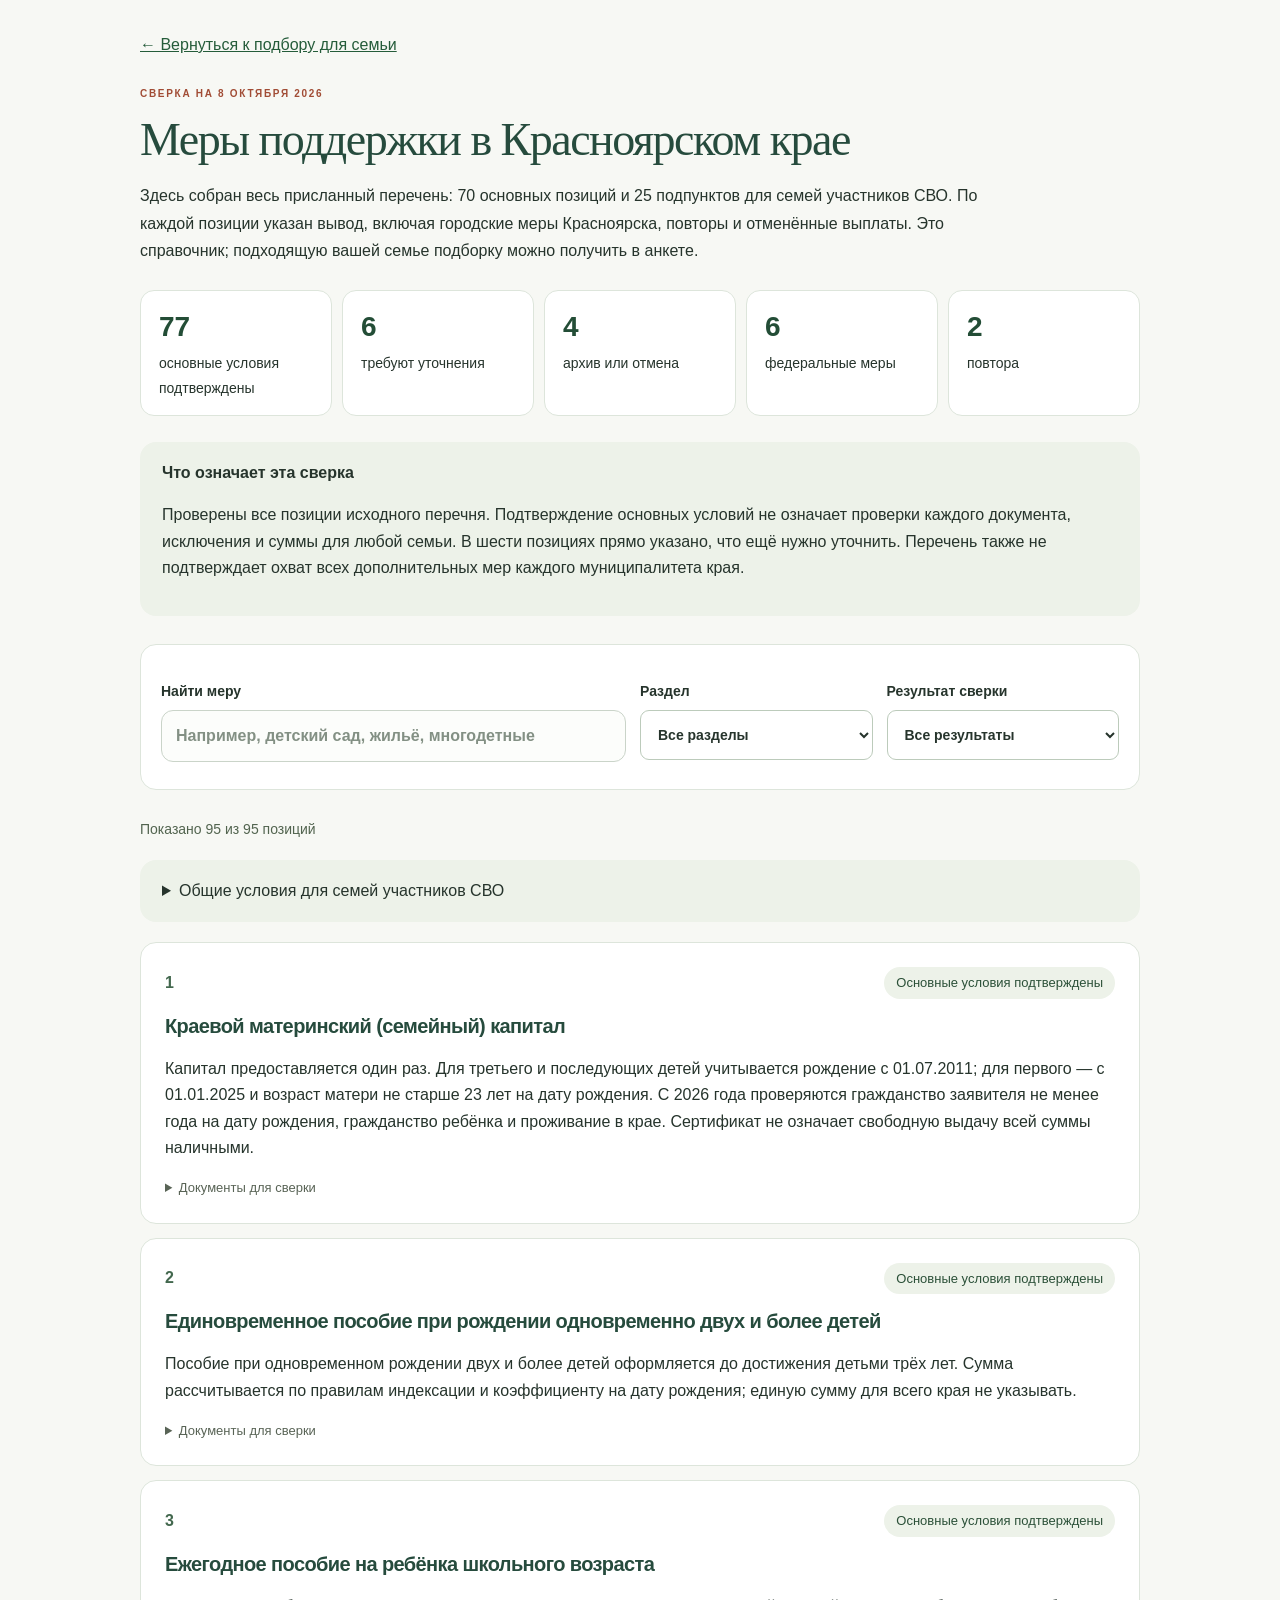
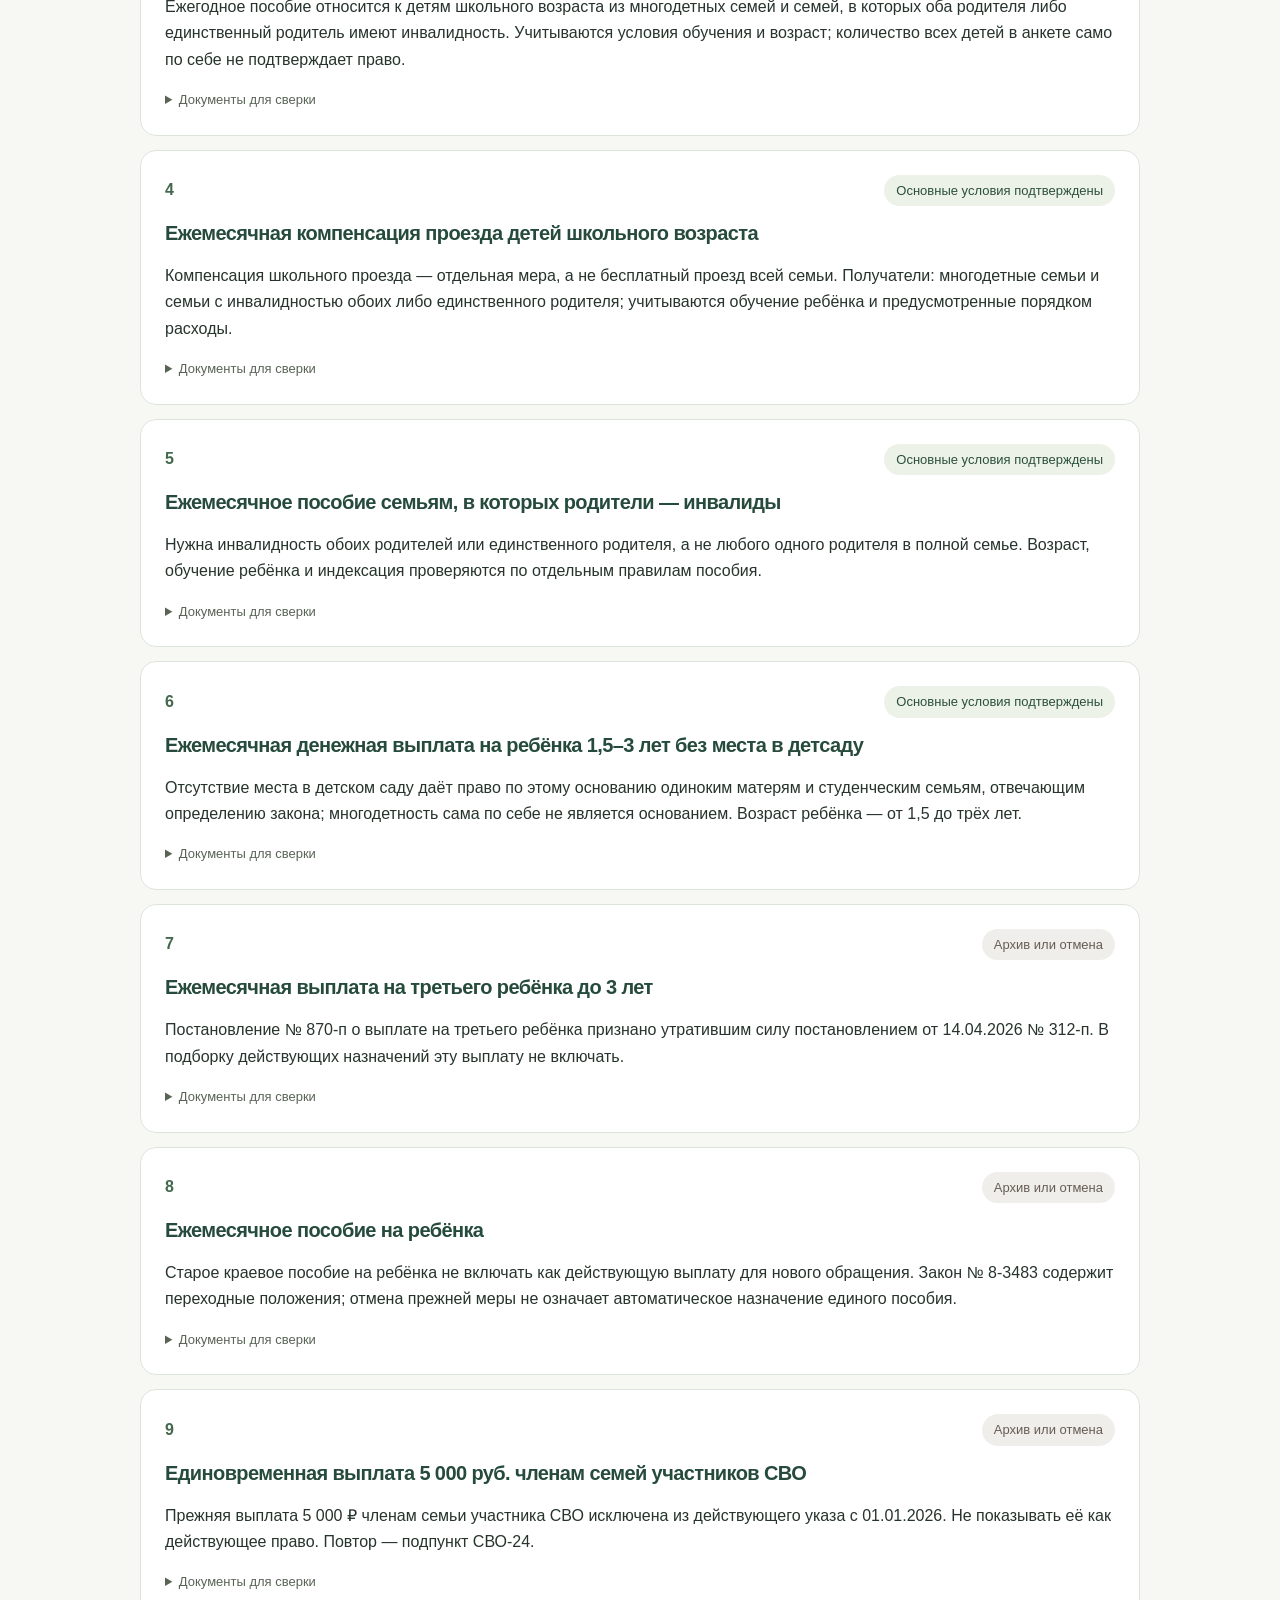
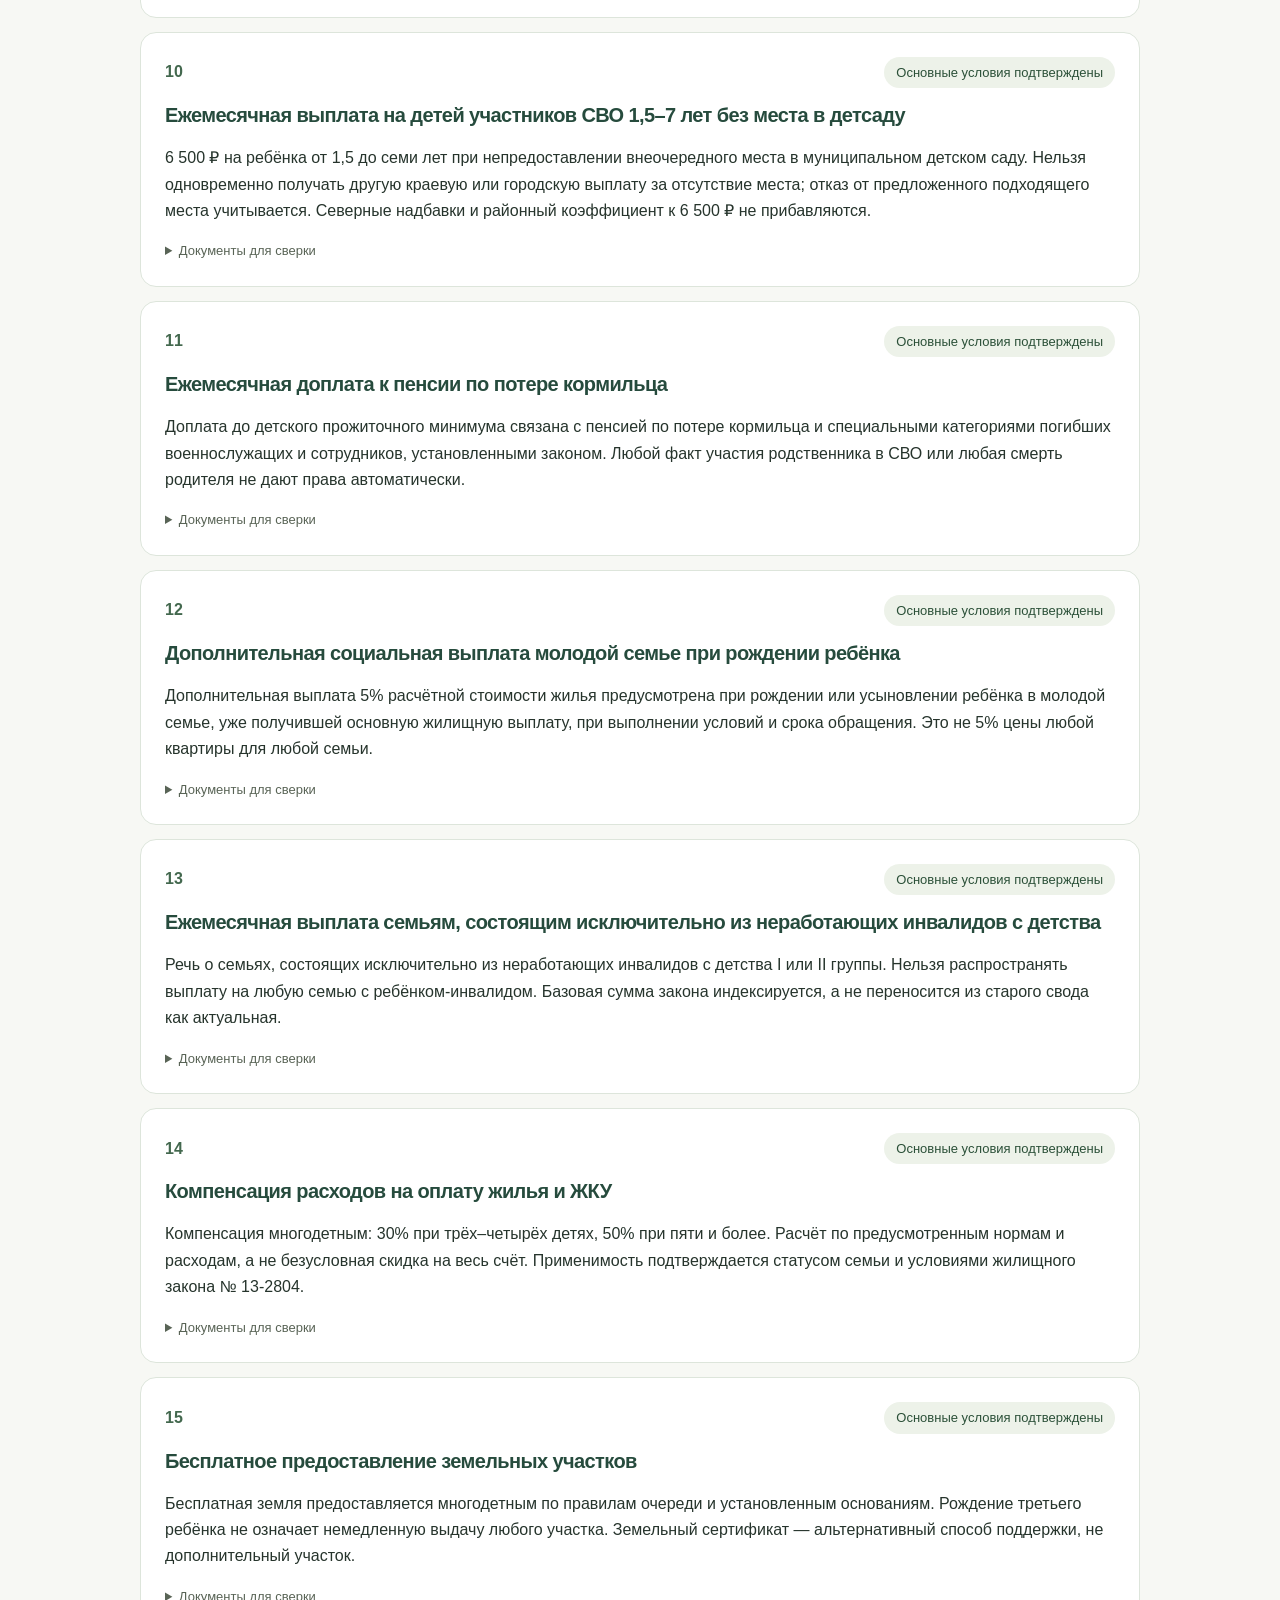
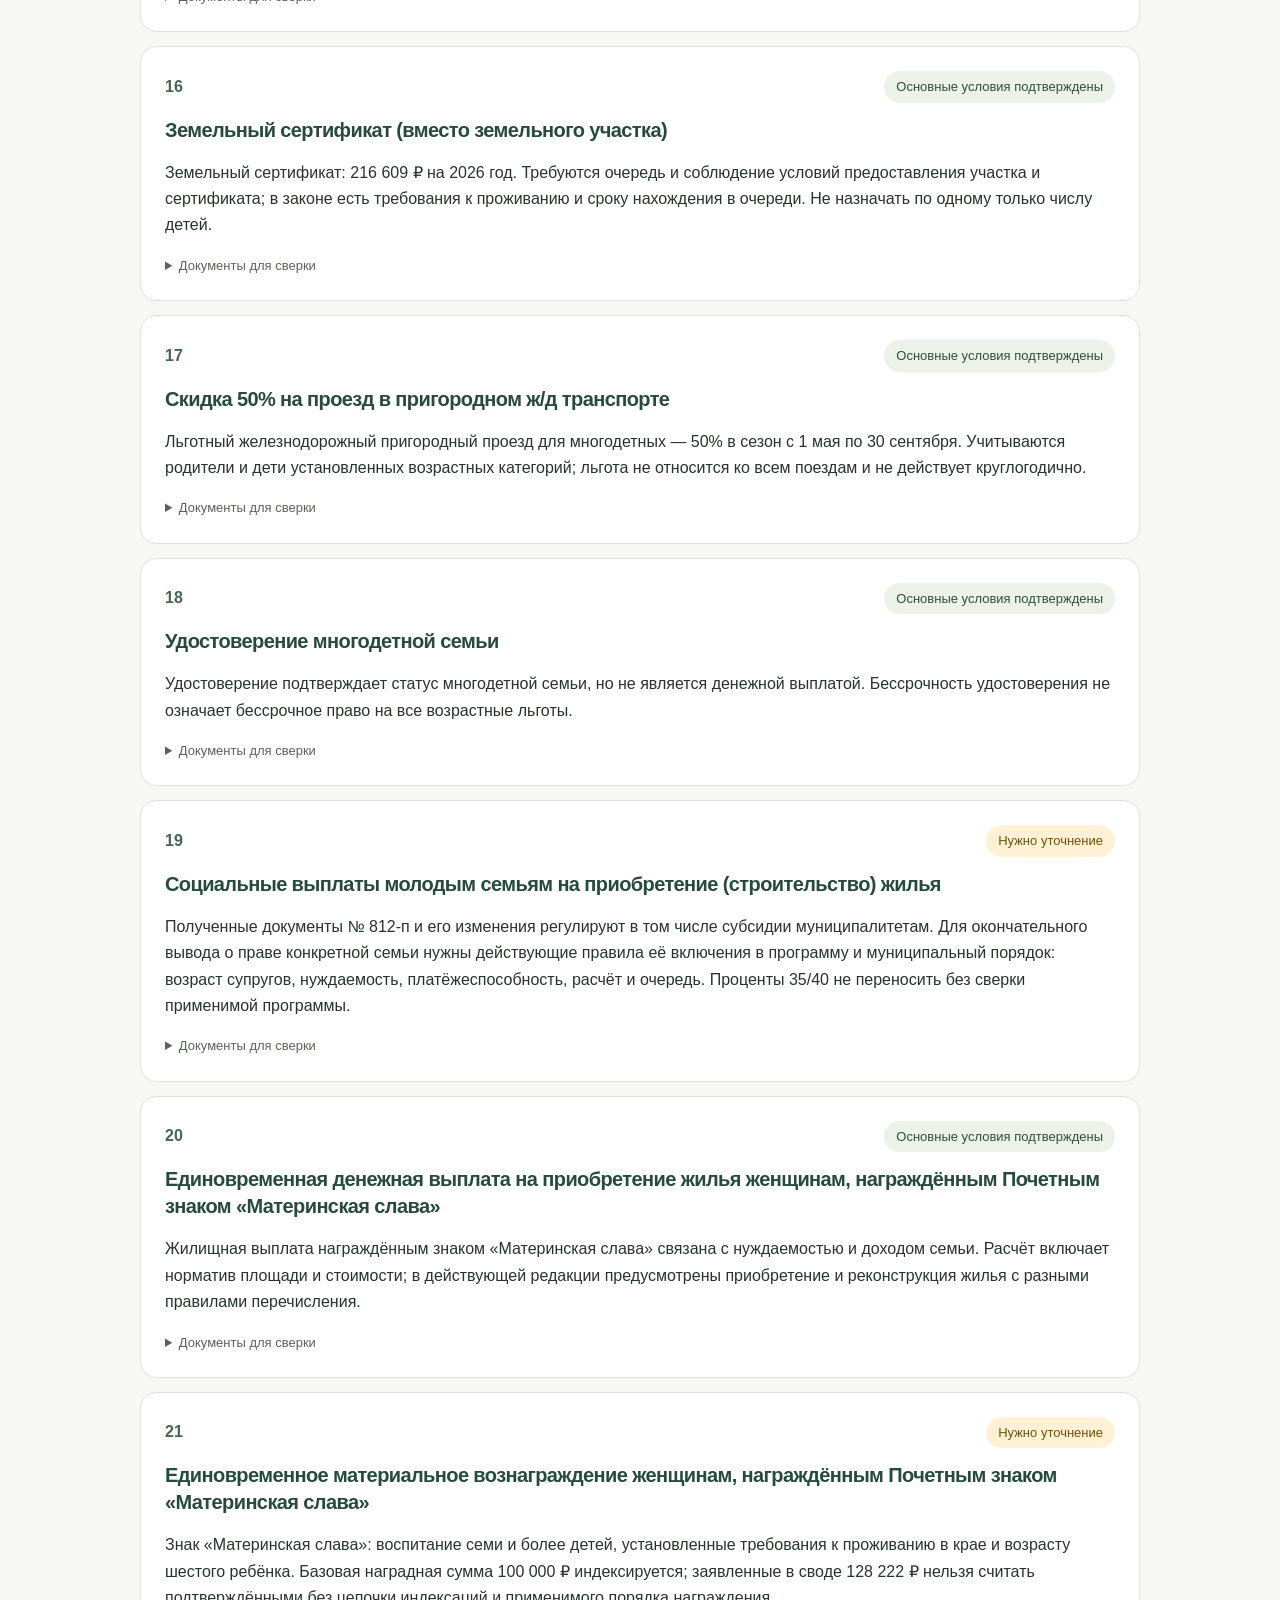
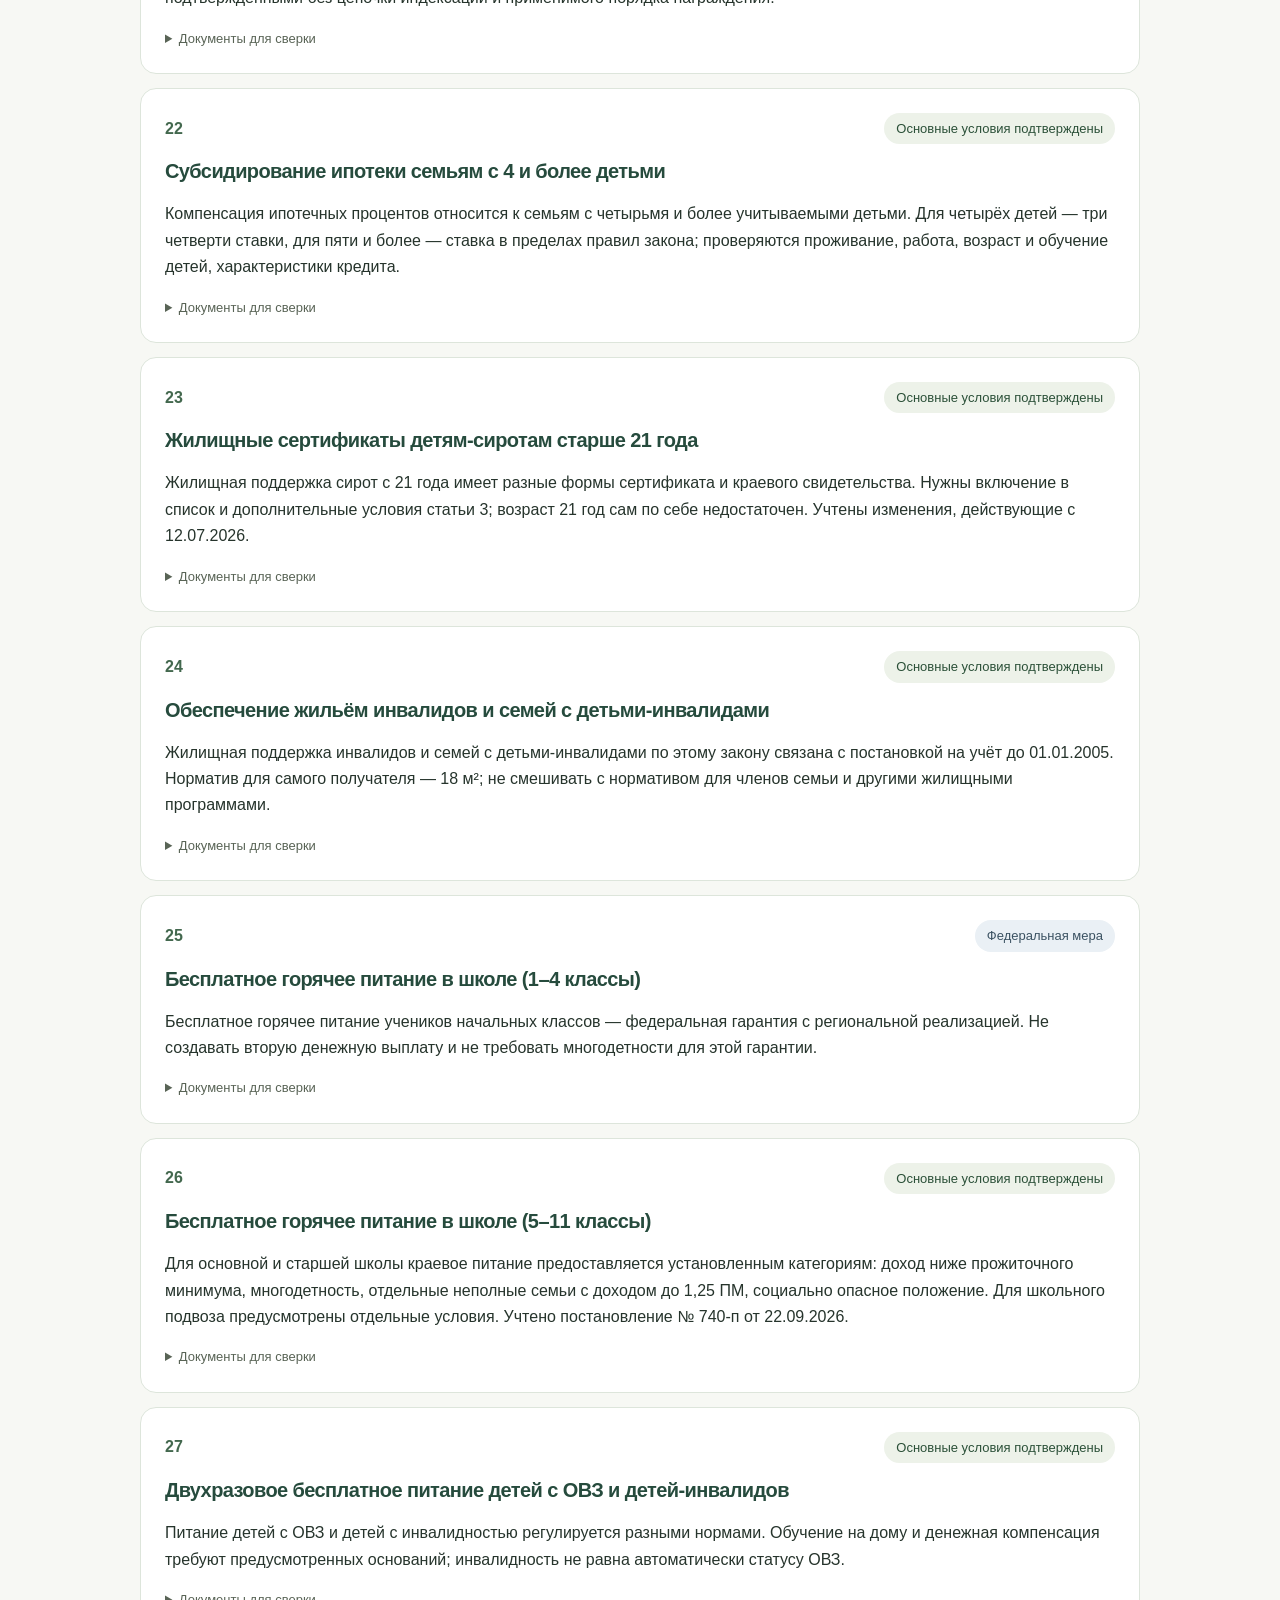
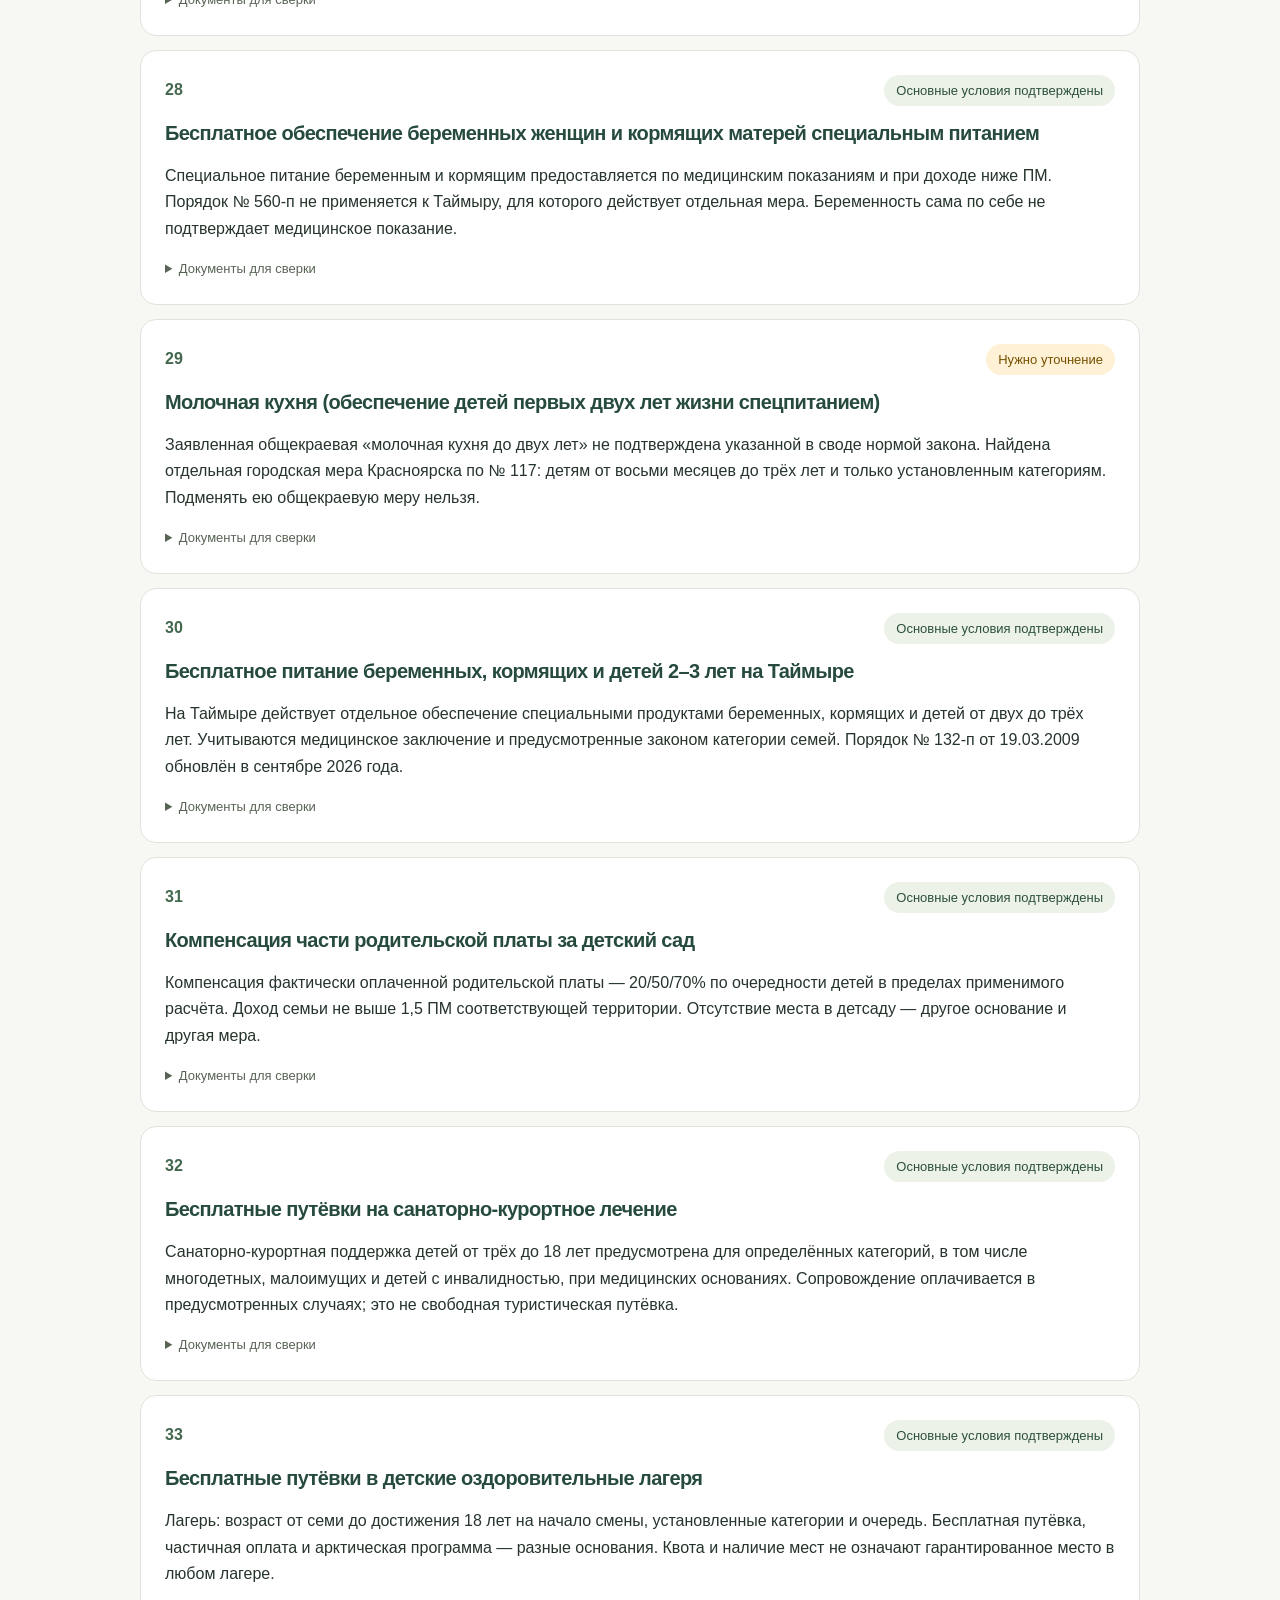
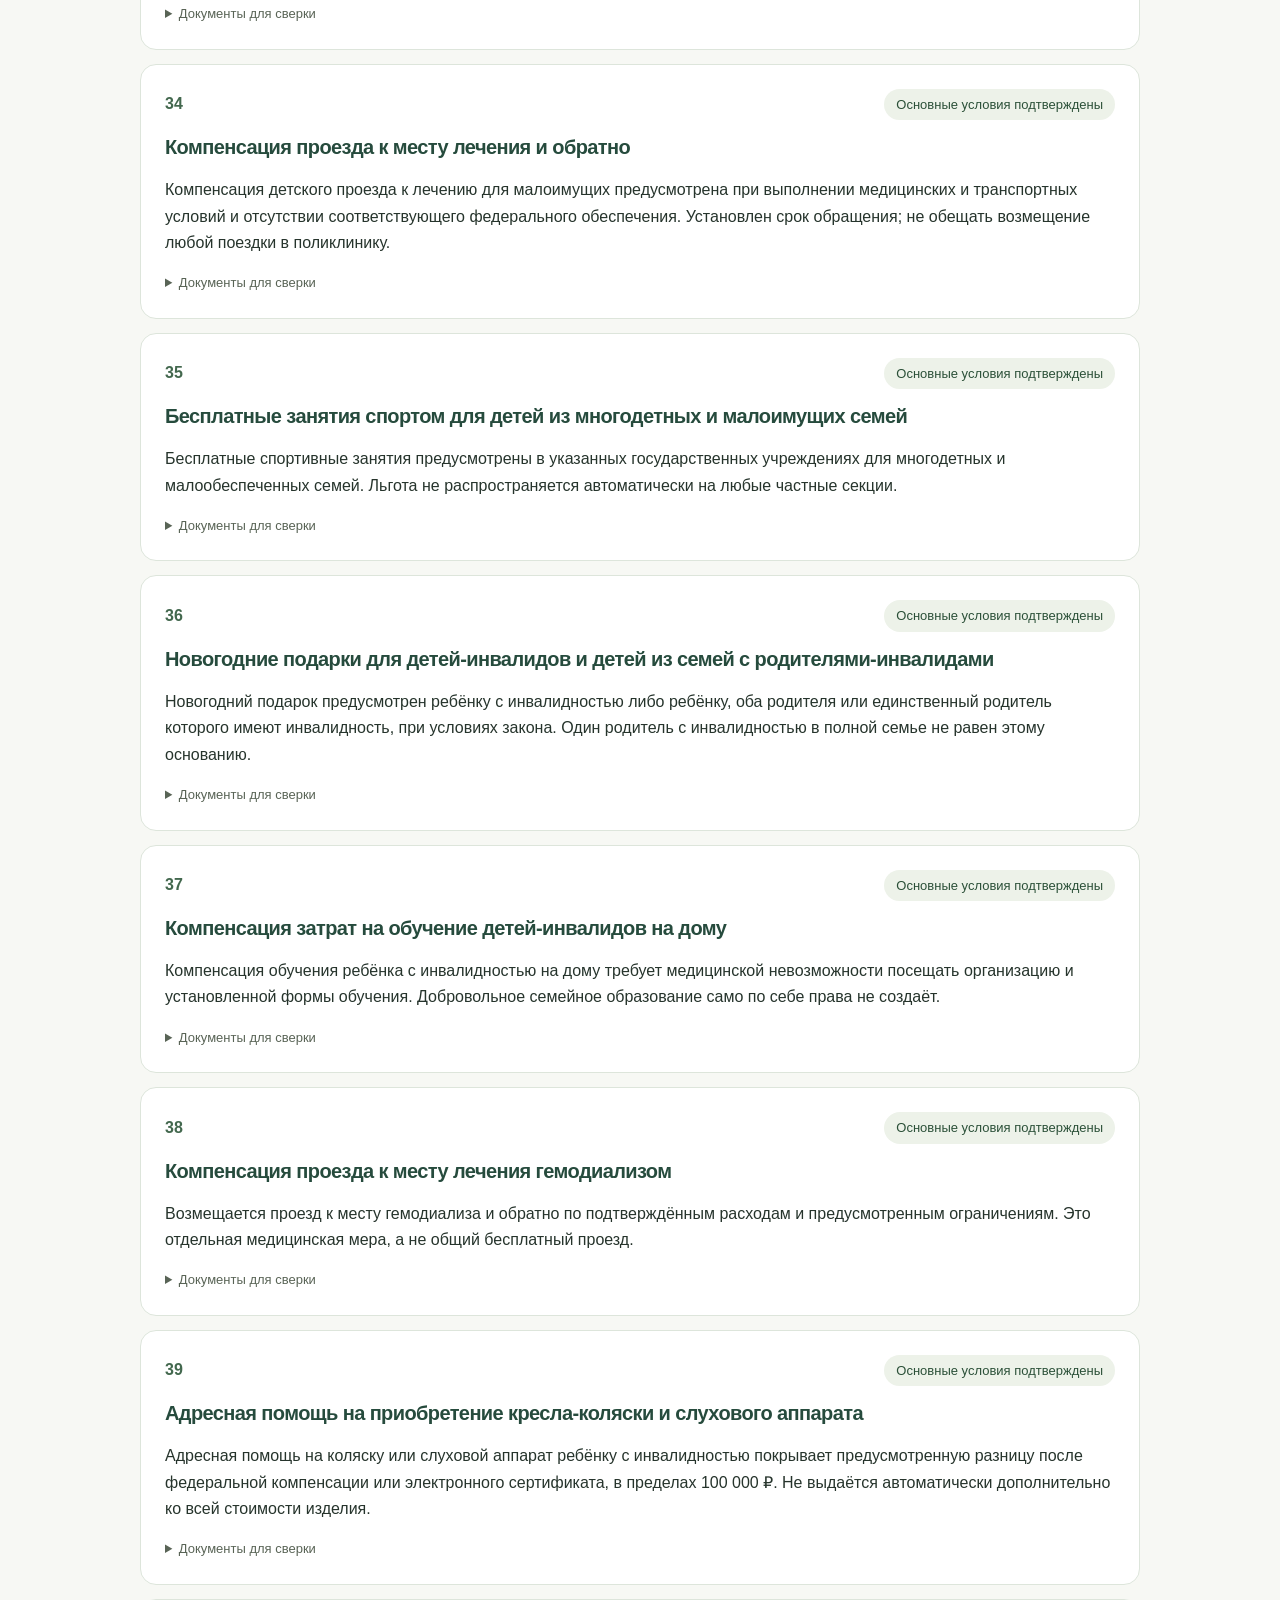
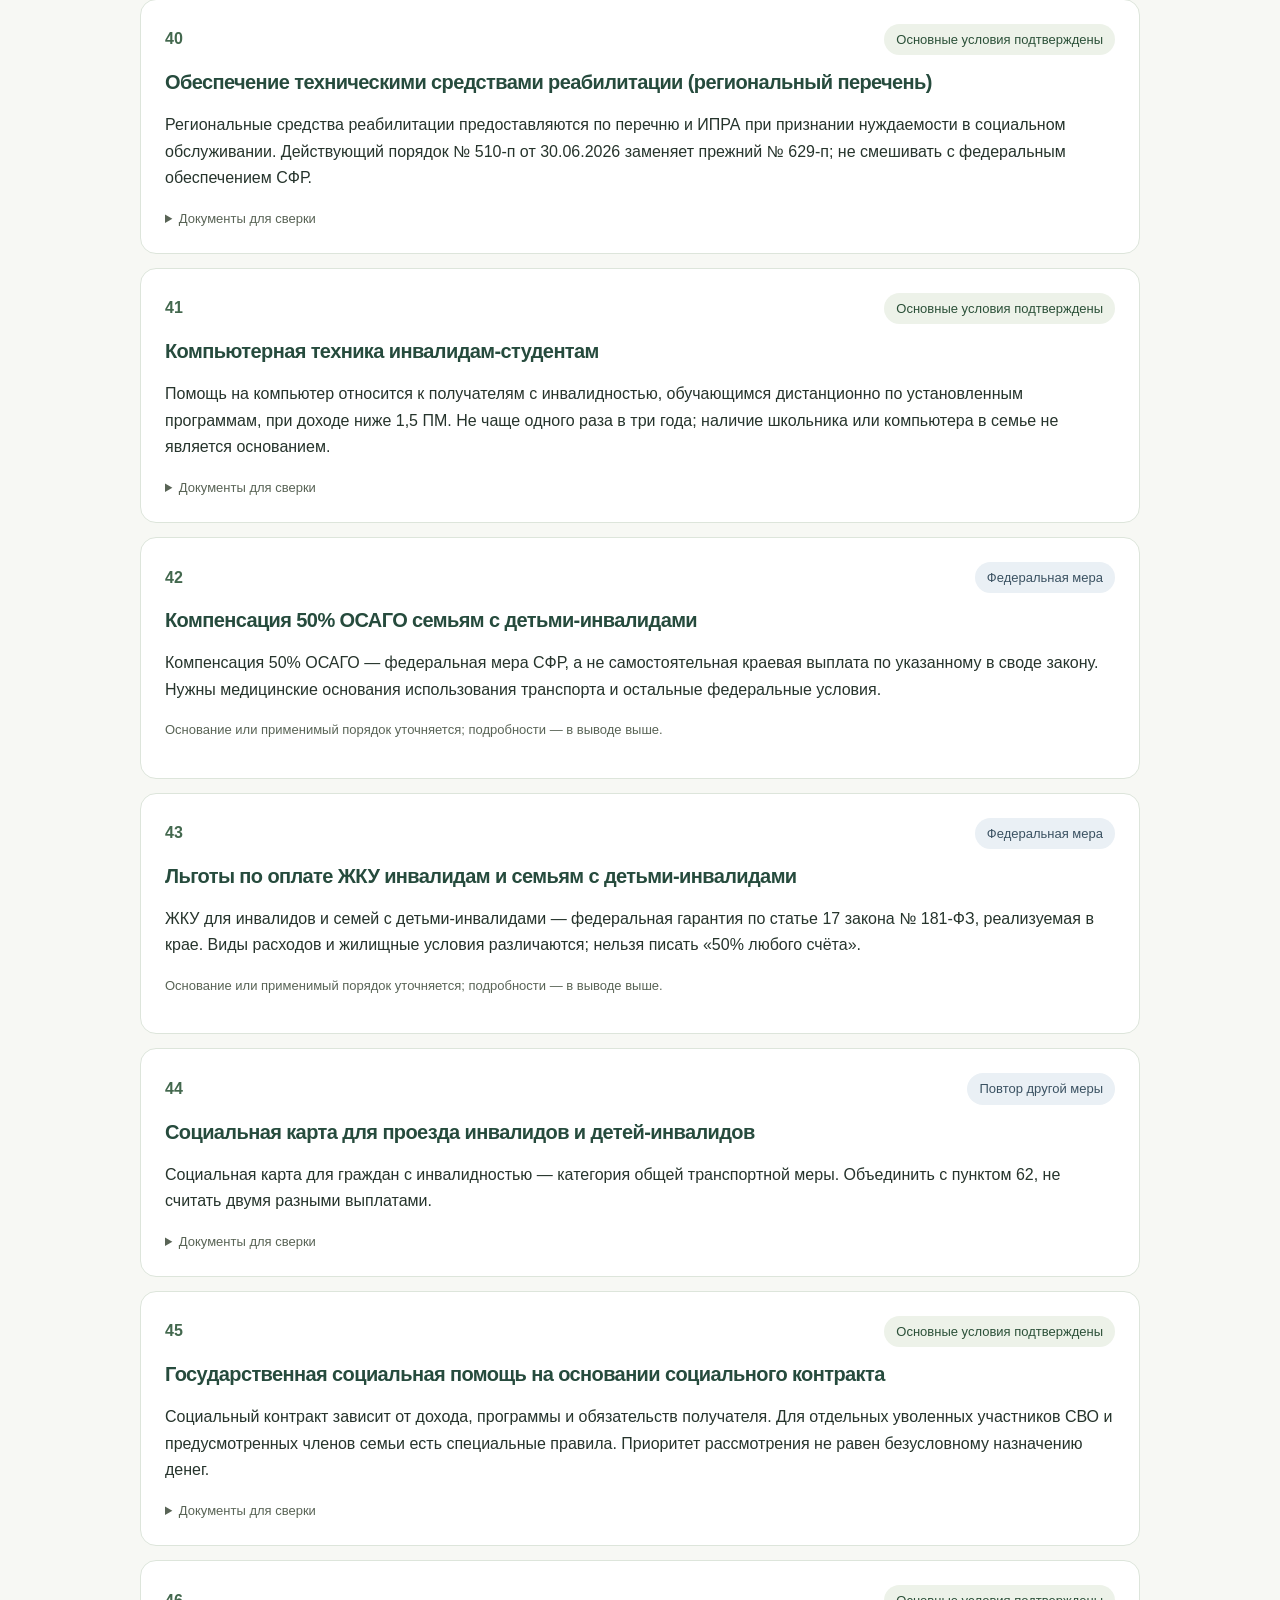
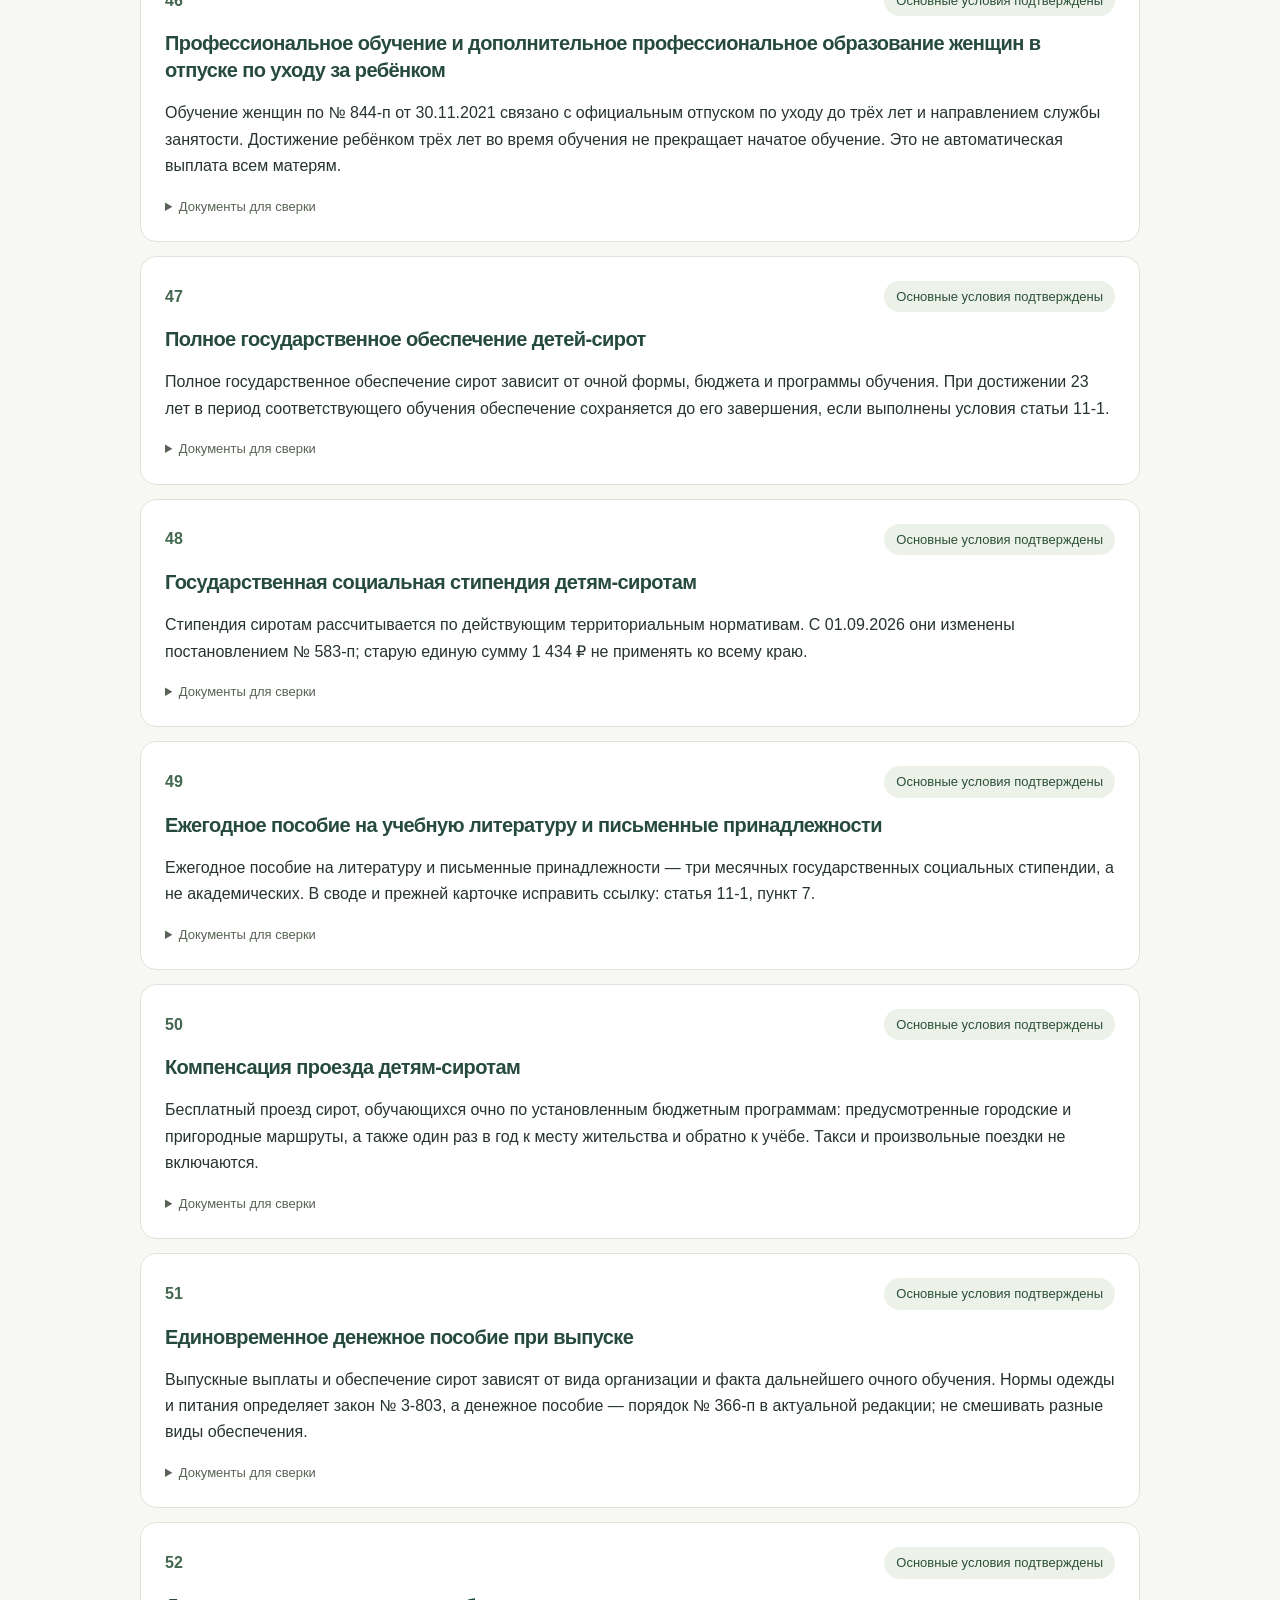
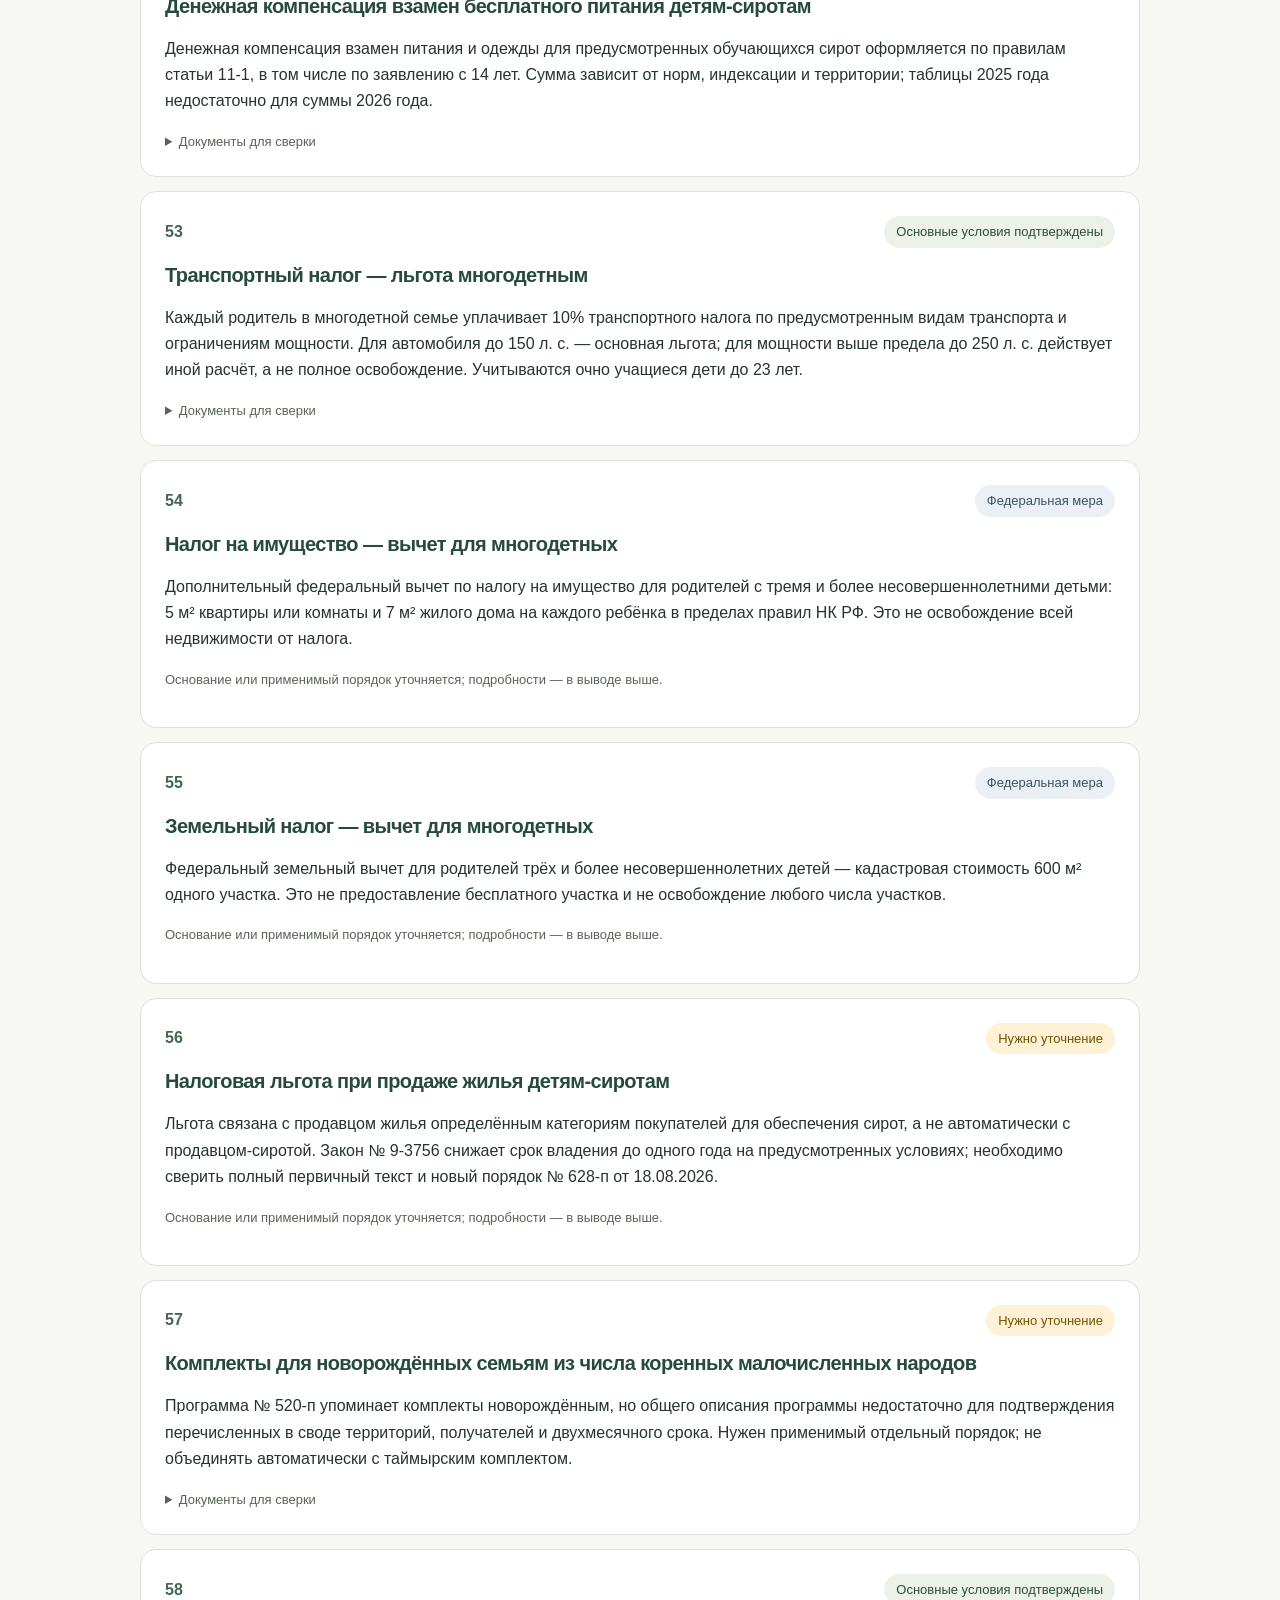
==== krasnoyarsk-audit.html @ ea5f0b70 "Audit all 95 Krasnoyarsk source entries and constrain municipal recommendations" ====
<!doctype html><html lang="ru"><head><meta charset="utf-8"><meta name="viewport" content="width=device-width,initial-scale=1"><title>Красноярский край — сверка перечня мер поддержки</title><link rel="stylesheet" href="./styles.css"><style>
.audit-shell{max-width:1040px;margin:0 auto;padding:32px 20px 64px}.audit-shell h1{font-size:clamp(28px,5vw,46px);line-height:1.15;max-width:800px}.audit-back{display:inline-block;margin-bottom:28px}.audit-intro{max-width:850px;line-height:1.7}.audit-stats{display:flex;gap:10px;flex-wrap:wrap;margin:26px 0}.audit-stats div{background:#fff;border:1px solid #dde5db;border-radius:14px;padding:14px 18px;flex:1;min-width:130px}.audit-stats strong{display:block;font-size:28px;color:#234d36}.audit-stats span{font-size:14px}.audit-note{padding:18px 22px;background:#edf2e9;border-radius:16px;margin:20px 0;line-height:1.65}.audit-controls{background:#fff;border:1px solid #dde5db;border-radius:16px;padding:20px;margin:28px 0;display:grid;grid-template-columns:2fr 1fr 1fr;gap:14px}.audit-controls label{font-size:14px;display:flex;flex-direction:column;gap:8px}.audit-controls input,.audit-controls select{width:100%;box-sizing:border-box;padding:13px;border:1px solid #bccbbb;border-radius:9px;background:#fff;font:inherit}.audit-item{background:#fff;border:1px solid #dde5db;border-radius:16px;padding:24px;margin:14px 0;line-height:1.65}.audit-item h2{font-size:20px;line-height:1.35;margin:14px 0}.item-top{display:flex;justify-content:space-between;align-items:center;gap:12px}.item-number{font-weight:700;color:#43684e}.status{font-size:13px;border-radius:20px;padding:5px 12px;background:#edf2e9;color:#2b5038}.status-Q{background:#fff1d5;color:#745200}.status-A{background:#f0eeea;color:#665d55}.status-F,.status-D{background:#eaf0f5;color:#3b5262}.audit-item details,.basis{font-size:13px;color:#596456;overflow-wrap:anywhere}.audit-item summary{cursor:pointer}.audit-item[hidden]{display:none}.audit-more{line-height:1.7}.audit-shell a{color:#255c3a}#auditCount{font-size:14px;color:#52644f}#auditEmpty{padding:20px;background:#fff;border-radius:12px}@media(max-width:650px){.audit-controls{grid-template-columns:1fr}.audit-shell{padding:24px 16px 48px}.audit-item{padding:18px}.item-top{align-items:flex-start}.status{max-width:220px;text-align:right}}
</style></head><body><main class="audit-shell"><a class="audit-back" href="./?region=Красноярский%20край">← Вернуться к подбору для семьи</a><p class="eyebrow">СВЕРКА НА 8 ОКТЯБРЯ 2026</p><h1>Меры поддержки в Красноярском крае</h1><p class="audit-intro">Здесь собран весь присланный перечень: 70 основных позиций и 25 подпунктов для семей участников СВО. По каждой позиции указан вывод, включая городские меры Красноярска, повторы и отменённые выплаты. Это справочник; подходящую вашей семье подборку можно получить в анкете.</p>
<div class="audit-stats"><div><strong>77</strong><span>основные условия подтверждены</span></div><div><strong>6</strong><span>требуют уточнения</span></div><div><strong>4</strong><span>архив или отмена</span></div><div><strong>6</strong><span>федеральные меры</span></div><div><strong>2</strong><span>повтора</span></div></div>
<div class="audit-note"><strong>Что означает эта сверка</strong><p>Проверены все позиции исходного перечня. Подтверждение основных условий не означает проверки каждого документа, исключения и суммы для любой семьи. В шести позициях прямо указано, что ещё нужно уточнить. Перечень также не подтверждает охват всех дополнительных мер каждого муниципалитета края.</p></div>
<div class="audit-controls"><label>Найти меру<input type="search" id="auditSearch" placeholder="Например, детский сад, жильё, многодетные"></label><label>Раздел<select id="auditGroup"><option value="">Все разделы</option><option value="main">Основной перечень</option><option value="svo">Семьи участников СВО</option></select></label><label>Результат сверки<select id="auditStatus"><option value="">Все результаты</option><option value="C">Основные условия подтверждены</option><option value="Q">Нужно уточнение</option><option value="A">Архив или отмена</option><option value="F">Федеральная мера</option><option value="D">Повтор</option></select></label></div><p id="auditCount" role="status" aria-live="polite">Показано 95 из 95 позиций</p>
<details class="audit-note"><summary>Общие условия для семей участников СВО</summary><p>Применять определения участников и членов семьи по пункту 7.3, проживание в крае по пункту 7.2 и отдельные сроки сохранения каждого права по пунктам 8 и 8.1 действующего Указа № 317-уг. Окончание участия не прекращает автоматически все меры одновременно.</p><p>В исходном своде использована собственная нумерация подпунктов. Она не всегда совпадает с нумерацией действующего указа.</p></details><section aria-label="Перечень мер"><article class="audit-item" data-status="C" data-group="main"><div class="item-top"><span class="item-number">1</span><span class="status status-C">Основные условия подтверждены</span></div><h2>Краевой материнский (семейный) капитал</h2><p>Капитал предоставляется один раз. Для третьего и последующих детей учитывается рождение с 01.07.2011; для первого — с 01.01.2025 и возраст матери не старше 23 лет на дату рождения. С 2026 года проверяются гражданство заявителя не менее года на дату рождения, гражданство ребёнка и проживание в крае. Сертификат не означает свободную выдачу всей суммы наличными.</p><details><summary>Документы для сверки</summary><ul><li>Закон Красноярского края от 9 июня 2011 г. N 12-5937 _О дополнительных мерах под ...</li><li>Постановление Правительства Красноярского края от 4 августа 2020 г. N 549-П _Об ...</li><li>2400202512230003.pdf</li></ul></details></article><article class="audit-item" data-status="C" data-group="main"><div class="item-top"><span class="item-number">2</span><span class="status status-C">Основные условия подтверждены</span></div><h2>Единовременное пособие при рождении одновременно двух и более детей</h2><p>Пособие при одновременном рождении двух и более детей оформляется до достижения детьми трёх лет. Сумма рассчитывается по правилам индексации и коэффициенту на дату рождения; единую сумму для всего края не указывать.</p><details><summary>Документы для сверки</summary><ul><li>Закон Красноярского края от 9 декабря 2010 г. N 11-5393 _О социальной поддержке ...</li><li>Постановление Правительства Красноярского края от 24 декабря 2019 г N 759 П Об у.pdf</li></ul></details></article><article class="audit-item" data-status="C" data-group="main"><div class="item-top"><span class="item-number">3</span><span class="status status-C">Основные условия подтверждены</span></div><h2>Ежегодное пособие на ребёнка школьного возраста</h2><p>Ежегодное пособие относится к детям школьного возраста из многодетных семей и семей, в которых оба родителя либо единственный родитель имеют инвалидность. Учитываются условия обучения и возраст; количество всех детей в анкете само по себе не подтверждает право.</p><details><summary>Документы для сверки</summary><ul><li>Закон Красноярского края от 9 декабря 2010 г. N 11-5393 _О социальной поддержке ...</li><li>Постановление Правительства Красноярского края от 24 декабря 2019 г N 759 П Об у.pdf</li><li>2400202512230003.pdf</li></ul></details></article><article class="audit-item" data-status="C" data-group="main"><div class="item-top"><span class="item-number">4</span><span class="status status-C">Основные условия подтверждены</span></div><h2>Ежемесячная компенсация проезда детей школьного возраста</h2><p>Компенсация школьного проезда — отдельная мера, а не бесплатный проезд всей семьи. Получатели: многодетные семьи и семьи с инвалидностью обоих либо единственного родителя; учитываются обучение ребёнка и предусмотренные порядком расходы.</p><details><summary>Документы для сверки</summary><ul><li>Закон Красноярского края от 9 декабря 2010 г. N 11-5393 _О социальной поддержке ...</li><li>Постановление Правительства Красноярского края от 24 декабря 2019 г N 759 П Об у.pdf</li></ul></details></article><article class="audit-item" data-status="C" data-group="main"><div class="item-top"><span class="item-number">5</span><span class="status status-C">Основные условия подтверждены</span></div><h2>Ежемесячное пособие семьям, в которых родители — инвалиды</h2><p>Нужна инвалидность обоих родителей или единственного родителя, а не любого одного родителя в полной семье. Возраст, обучение ребёнка и индексация проверяются по отдельным правилам пособия.</p><details><summary>Документы для сверки</summary><ul><li>Закон Красноярского края от 9 декабря 2010 г. N 11-5393 _О социальной поддержке ...</li><li>Постановление Правительства Красноярского края от 24 декабря 2019 г N 759 П Об у.pdf</li></ul></details></article><article class="audit-item" data-status="C" data-group="main"><div class="item-top"><span class="item-number">6</span><span class="status status-C">Основные условия подтверждены</span></div><h2>Ежемесячная денежная выплата на ребёнка 1,5–3 лет без места в детсаду</h2><p>Отсутствие места в детском саду даёт право по этому основанию одиноким матерям и студенческим семьям, отвечающим определению закона; многодетность сама по себе не является основанием. Возраст ребёнка — от 1,5 до трёх лет.</p><details><summary>Документы для сверки</summary><ul><li>Закон Красноярского края от 9 декабря 2010 г. N 11-5393 _О социальной поддержке ...</li></ul></details></article><article class="audit-item" data-status="A" data-group="main"><div class="item-top"><span class="item-number">7</span><span class="status status-A">Архив или отмена</span></div><h2>Ежемесячная выплата на третьего ребёнка до 3 лет</h2><p>Постановление № 870-п о выплате на третьего ребёнка признано утратившим силу постановлением от 14.04.2026 № 312-п. В подборку действующих назначений эту выплату не включать.</p><details><summary>Документы для сверки</summary><ul><li>Постановление Правительства Красноярского края от 14 апреля 2026 г. N 312-п _О п ...</li><li>Постановление Правительства Красноярского края от 7 ноября 2024 г. N 870-п _О до ...</li></ul></details></article><article class="audit-item" data-status="A" data-group="main"><div class="item-top"><span class="item-number">8</span><span class="status status-A">Архив или отмена</span></div><h2>Ежемесячное пособие на ребёнка</h2><p>Старое краевое пособие на ребёнка не включать как действующую выплату для нового обращения. Закон № 8-3483 содержит переходные положения; отмена прежней меры не означает автоматическое назначение единого пособия.</p><details><summary>Документы для сверки</summary><ul><li>Закон Красноярского края от 19 декабря 2024 г. N 8-3483 _О внесении изменения в ...</li></ul></details></article><article class="audit-item" data-status="A" data-group="main"><div class="item-top"><span class="item-number">9</span><span class="status status-A">Архив или отмена</span></div><h2>Единовременная выплата 5 000 руб. членам семей участников СВО</h2><p>Прежняя выплата 5 000 ₽ членам семьи участника СВО исключена из действующего указа с 01.01.2026. Не показывать её как действующее право. Повтор — подпункт СВО-24.</p><details><summary>Документы для сверки</summary><ul><li>Указ Губернатора Красноярского края от 25 октября 2022 г N 317 уг О социально эк.pdf</li></ul></details></article><article class="audit-item" data-status="C" data-group="main"><div class="item-top"><span class="item-number">10</span><span class="status status-C">Основные условия подтверждены</span></div><h2>Ежемесячная выплата на детей участников СВО 1,5–7 лет без места в детсаду</h2><p>6 500 ₽ на ребёнка от 1,5 до семи лет при непредоставлении внеочередного места в муниципальном детском саду. Нельзя одновременно получать другую краевую или городскую выплату за отсутствие места; отказ от предложенного подходящего места учитывается. Северные надбавки и районный коэффициент к 6 500 ₽ не прибавляются.</p><details><summary>Документы для сверки</summary><ul><li>2400202211160010.pdf</li><li>228630_632_p.pdf</li><li>Указ Губернатора Красноярского края от 25 октября 2022 г N 317 уг О социально эк.pdf</li></ul></details></article><article class="audit-item" data-status="C" data-group="main"><div class="item-top"><span class="item-number">11</span><span class="status status-C">Основные условия подтверждены</span></div><h2>Ежемесячная доплата к пенсии по потере кормильца</h2><p>Доплата до детского прожиточного минимума связана с пенсией по потере кормильца и специальными категориями погибших военнослужащих и сотрудников, установленными законом. Любой факт участия родственника в СВО или любая смерть родителя не дают права автоматически.</p><details><summary>Документы для сверки</summary><ul><li>Закон Красноярского края от 9 декабря 2010 г. N 11-5393 _О социальной поддержке ...</li><li>Постановление Правительства Красноярского края от 24 декабря 2019 г N 759 П Об у.pdf</li></ul></details></article><article class="audit-item" data-status="C" data-group="main"><div class="item-top"><span class="item-number">12</span><span class="status status-C">Основные условия подтверждены</span></div><h2>Дополнительная социальная выплата молодой семье при рождении ребёнка</h2><p>Дополнительная выплата 5% расчётной стоимости жилья предусмотрена при рождении или усыновлении ребёнка в молодой семье, уже получившей основную жилищную выплату, при выполнении условий и срока обращения. Это не 5% цены любой квартиры для любой семьи.</p><details><summary>Документы для сверки</summary><ul><li>198369_1068_p.pdf</li><li>229999_739_p.pdf</li></ul></details></article><article class="audit-item" data-status="C" data-group="main"><div class="item-top"><span class="item-number">13</span><span class="status status-C">Основные условия подтверждены</span></div><h2>Ежемесячная выплата семьям, состоящим исключительно из неработающих инвалидов с детства</h2><p>Речь о семьях, состоящих исключительно из неработающих инвалидов с детства I или II группы. Нельзя распространять выплату на любую семью с ребёнком-инвалидом. Базовая сумма закона индексируется, а не переносится из старого свода как актуальная.</p><details><summary>Документы для сверки</summary><ul><li>Закон Красноярского края от 10 декабря 2004 г N 12 2707 О социальной поддержке и.pdf</li><li>Постановление Правительства Красноярского края от 21 января 2020 г N 26 П Об утв.pdf</li></ul></details></article><article class="audit-item" data-status="C" data-group="main"><div class="item-top"><span class="item-number">14</span><span class="status status-C">Основные условия подтверждены</span></div><h2>Компенсация расходов на оплату жилья и ЖКУ</h2><p>Компенсация многодетным: 30% при трёх–четырёх детях, 50% при пяти и более. Расчёт по предусмотренным нормам и расходам, а не безусловная скидка на весь счёт. Применимость подтверждается статусом семьи и условиями жилищного закона № 13-2804.</p><details><summary>Документы для сверки</summary><ul><li>Документ Microsoft Word (2).docx</li></ul></details></article><article class="audit-item" data-status="C" data-group="main"><div class="item-top"><span class="item-number">15</span><span class="status status-C">Основные условия подтверждены</span></div><h2>Бесплатное предоставление земельных участков</h2><p>Бесплатная земля предоставляется многодетным по правилам очереди и установленным основаниям. Рождение третьего ребёнка не означает немедленную выдачу любого участка. Земельный сертификат — альтернативный способ поддержки, не дополнительный участок.</p><details><summary>Документы для сверки</summary><ul><li>Закон Красноярского края от 4 декабря 2008 г. N 7-2542 _О регулировании земельны ...</li></ul></details></article><article class="audit-item" data-status="C" data-group="main"><div class="item-top"><span class="item-number">16</span><span class="status status-C">Основные условия подтверждены</span></div><h2>Земельный сертификат (вместо земельного участка)</h2><p>Земельный сертификат: 216 609 ₽ на 2026 год. Требуются очередь и соблюдение условий предоставления участка и сертификата; в законе есть требования к проживанию и сроку нахождения в очереди. Не назначать по одному только числу детей.</p><details><summary>Документы для сверки</summary><ul><li>Закон Красноярского края от 4 декабря 2008 г. N 7-2542 _О регулировании земельны ...</li><li>Закон Красноярского края от 9 июля 2026 г. N 11-5409 _О внесении изменений в ста ...</li><li>2400202512230003.pdf</li></ul></details></article><article class="audit-item" data-status="C" data-group="main"><div class="item-top"><span class="item-number">17</span><span class="status status-C">Основные условия подтверждены</span></div><h2>Скидка 50% на проезд в пригородном ж/д транспорте</h2><p>Льготный железнодорожный пригородный проезд для многодетных — 50% в сезон с 1 мая по 30 сентября. Учитываются родители и дети установленных возрастных категорий; льгота не относится ко всем поездам и не действует круглогодично.</p><details><summary>Документы для сверки</summary><ul><li>Закон Красноярского края от 9 декабря 2010 г. N 11-5393 _О социальной поддержке ...</li></ul></details></article><article class="audit-item" data-status="C" data-group="main"><div class="item-top"><span class="item-number">18</span><span class="status status-C">Основные условия подтверждены</span></div><h2>Удостоверение многодетной семьи</h2><p>Удостоверение подтверждает статус многодетной семьи, но не является денежной выплатой. Бессрочность удостоверения не означает бессрочное право на все возрастные льготы.</p><details><summary>Документы для сверки</summary><ul><li>Указ Губернатора Красноярского края от 31 октября 2024 г N 322 уг Об утверждении.pdf</li><li>Указ Губернатора Красноярского края от 26 декабря 2025 г N 378 уг О внесении изм.pdf</li></ul></details></article><article class="audit-item" data-status="Q" data-group="main"><div class="item-top"><span class="item-number">19</span><span class="status status-Q">Нужно уточнение</span></div><h2>Социальные выплаты молодым семьям на приобретение (строительство) жилья</h2><p>Полученные документы № 812-п и его изменения регулируют в том числе субсидии муниципалитетам. Для окончательного вывода о праве конкретной семьи нужны действующие правила её включения в программу и муниципальный порядок: возраст супругов, нуждаемость, платёжеспособность, расчёт и очередь. Проценты 35/40 не переносить без сверки применимой программы.</p><details><summary>Документы для сверки</summary><ul><li>107457_812_p.pdf</li><li>208174_601_p.pdf</li><li>221043_187_p.pdf</li></ul></details></article><article class="audit-item" data-status="C" data-group="main"><div class="item-top"><span class="item-number">20</span><span class="status status-C">Основные условия подтверждены</span></div><h2>Единовременная денежная выплата на приобретение жилья женщинам, награждённым Почетным знаком «Материнская слава»</h2><p>Жилищная выплата награждённым знаком «Материнская слава» связана с нуждаемостью и доходом семьи. Расчёт включает норматив площади и стоимости; в действующей редакции предусмотрены приобретение и реконструкция жилья с разными правилами перечисления.</p><details><summary>Документы для сверки</summary><ul><li>Закон Красноярского края от 21 декабря 2010 г N 11 5514 О мерах социальной подде.pdf</li><li>Постановление Правительства Красноярского края от 2 сентября 2026 г N 659 п Об у.pdf</li></ul></details></article><article class="audit-item" data-status="Q" data-group="main"><div class="item-top"><span class="item-number">21</span><span class="status status-Q">Нужно уточнение</span></div><h2>Единовременное материальное вознаграждение женщинам, награждённым Почетным знаком «Материнская слава»</h2><p>Знак «Материнская слава»: воспитание семи и более детей, установленные требования к проживанию в крае и возрасту шестого ребёнка. Базовая наградная сумма 100 000 ₽ индексируется; заявленные в своде 128 222 ₽ нельзя считать подтверждёнными без цепочки индексаций и применимого порядка награждения.</p><details><summary>Документы для сверки</summary><ul><li>Закон Красноярского края от 9 декабря 2010 г N 11 5435 О системе наград Краснояр.pdf</li><li>2400202512230003.pdf</li></ul></details></article><article class="audit-item" data-status="C" data-group="main"><div class="item-top"><span class="item-number">22</span><span class="status status-C">Основные условия подтверждены</span></div><h2>Субсидирование ипотеки семьям с 4 и более детьми</h2><p>Компенсация ипотечных процентов относится к семьям с четырьмя и более учитываемыми детьми. Для четырёх детей — три четверти ставки, для пяти и более — ставка в пределах правил закона; проверяются проживание, работа, возраст и обучение детей, характеристики кредита.</p><details><summary>Документы для сверки</summary><ul><li>Закон Красноярского края от 2 октября 2008 г N 7 2176 О предоставлении социальны.pdf</li><li>Постановление Правительства Красноярского края от 8 июня 2009 г N 293 П Об утвер.pdf</li></ul></details></article><article class="audit-item" data-status="C" data-group="main"><div class="item-top"><span class="item-number">23</span><span class="status status-C">Основные условия подтверждены</span></div><h2>Жилищные сертификаты детям-сиротам старше 21 года</h2><p>Жилищная поддержка сирот с 21 года имеет разные формы сертификата и краевого свидетельства. Нужны включение в список и дополнительные условия статьи 3; возраст 21 год сам по себе недостаточен. Учтены изменения, действующие с 12.07.2026.</p><details><summary>Документы для сверки</summary><ul><li>Закон Красноярского края от 8 июля 2021 г N 11 5328 О мерах социальной поддержки.pdf</li></ul></details></article><article class="audit-item" data-status="C" data-group="main"><div class="item-top"><span class="item-number">24</span><span class="status status-C">Основные условия подтверждены</span></div><h2>Обеспечение жильём инвалидов и семей с детьми-инвалидами</h2><p>Жилищная поддержка инвалидов и семей с детьми-инвалидами по этому закону связана с постановкой на учёт до 01.01.2005. Норматив для самого получателя — 18 м²; не смешивать с нормативом для членов семьи и другими жилищными программами.</p><details><summary>Документы для сверки</summary><ul><li>Закон Красноярского края от 25 марта 2010 г N 10 4487 О порядке обеспечения жиль.pdf</li></ul></details></article><article class="audit-item" data-status="F" data-group="main"><div class="item-top"><span class="item-number">25</span><span class="status status-F">Федеральная мера</span></div><h2>Бесплатное горячее питание в школе (1–4 классы)</h2><p>Бесплатное горячее питание учеников начальных классов — федеральная гарантия с региональной реализацией. Не создавать вторую денежную выплату и не требовать многодетности для этой гарантии.</p><details><summary>Документы для сверки</summary><ul><li>Закон Красноярского края от 2 ноября 2000 г N 12 961 О защите прав ребенка с изм.pdf</li></ul></details></article><article class="audit-item" data-status="C" data-group="main"><div class="item-top"><span class="item-number">26</span><span class="status status-C">Основные условия подтверждены</span></div><h2>Бесплатное горячее питание в школе (5–11 классы)</h2><p>Для основной и старшей школы краевое питание предоставляется установленным категориям: доход ниже прожиточного минимума, многодетность, отдельные неполные семьи с доходом до 1,25 ПМ, социально опасное положение. Для школьного подвоза предусмотрены отдельные условия. Учтено постановление № 740-п от 22.09.2026.</p><details><summary>Документы для сверки</summary><ul><li>Закон Красноярского края от 2 ноября 2000 г N 12 961 О защите прав ребенка с изм.pdf</li><li>Постановление Правительства Красноярского края от 2 сентября 2025 г. N 724-п _Об ...</li><li>Постановление Правительства Красноярского края от 22 сентября 2026 г. N 740-п _О ...</li></ul></details></article><article class="audit-item" data-status="C" data-group="main"><div class="item-top"><span class="item-number">27</span><span class="status status-C">Основные условия подтверждены</span></div><h2>Двухразовое бесплатное питание детей с ОВЗ и детей-инвалидов</h2><p>Питание детей с ОВЗ и детей с инвалидностью регулируется разными нормами. Обучение на дому и денежная компенсация требуют предусмотренных оснований; инвалидность не равна автоматически статусу ОВЗ.</p><details><summary>Документы для сверки</summary><ul><li>Закон Красноярского края от 2 ноября 2000 г N 12 961 О защите прав ребенка с изм.pdf</li></ul></details></article><article class="audit-item" data-status="C" data-group="main"><div class="item-top"><span class="item-number">28</span><span class="status status-C">Основные условия подтверждены</span></div><h2>Бесплатное обеспечение беременных женщин и кормящих матерей специальным питанием</h2><p>Специальное питание беременным и кормящим предоставляется по медицинским показаниям и при доходе ниже ПМ. Порядок № 560-п не применяется к Таймыру, для которого действует отдельная мера. Беременность сама по себе не подтверждает медицинское показание.</p><details><summary>Документы для сверки</summary><ul><li>Постановление Правительства Красноярского края от 11 августа 2020 г N 560 П Об у.pdf</li></ul></details></article><article class="audit-item" data-status="Q" data-group="main"><div class="item-top"><span class="item-number">29</span><span class="status status-Q">Нужно уточнение</span></div><h2>Молочная кухня (обеспечение детей первых двух лет жизни спецпитанием)</h2><p>Заявленная общекраевая «молочная кухня до двух лет» не подтверждена указанной в своде нормой закона. Найдена отдельная городская мера Красноярска по № 117: детям от восьми месяцев до трёх лет и только установленным категориям. Подменять ею общекраевую меру нельзя.</p><details><summary>Документы для сверки</summary><ul><li>Закон Красноярского края от 2 ноября 2000 г N 12 961 О защите прав ребенка с изм.pdf</li></ul></details></article><article class="audit-item" data-status="C" data-group="main"><div class="item-top"><span class="item-number">30</span><span class="status status-C">Основные условия подтверждены</span></div><h2>Бесплатное питание беременных, кормящих и детей 2–3 лет на Таймыре</h2><p>На Таймыре действует отдельное обеспечение специальными продуктами беременных, кормящих и детей от двух до трёх лет. Учитываются медицинское заключение и предусмотренные законом категории семей. Порядок № 132-п от 19.03.2009 обновлён в сентябре 2026 года.</p><details><summary>Документы для сверки</summary><ul><li>Закон Красноярского края от 18 декабря 2008 г N 7 2660 О социальной поддержке гр.pdf</li><li>Постановление Правительства Красноярского края от 19 марта 2009 г N 132 П Об утв.pdf</li></ul></details></article><article class="audit-item" data-status="C" data-group="main"><div class="item-top"><span class="item-number">31</span><span class="status status-C">Основные условия подтверждены</span></div><h2>Компенсация части родительской платы за детский сад</h2><p>Компенсация фактически оплаченной родительской платы — 20/50/70% по очередности детей в пределах применимого расчёта. Доход семьи не выше 1,5 ПМ соответствующей территории. Отсутствие места в детсаду — другое основание и другая мера.</p><details><summary>Документы для сверки</summary><ul><li>Постановление Правительства Красноярского края от 25 ноября 2014 г N 561 П О пре.pdf</li><li>Постановление Правительства Красноярского края от 14 марта 2017 г N 132 П Об уст.pdf</li></ul></details></article><article class="audit-item" data-status="C" data-group="main"><div class="item-top"><span class="item-number">32</span><span class="status status-C">Основные условия подтверждены</span></div><h2>Бесплатные путёвки на санаторно-курортное лечение</h2><p>Санаторно-курортная поддержка детей от трёх до 18 лет предусмотрена для определённых категорий, в том числе многодетных, малоимущих и детей с инвалидностью, при медицинских основаниях. Сопровождение оплачивается в предусмотренных случаях; это не свободная туристическая путёвка.</p><details><summary>Документы для сверки</summary><ul><li>Постановление Правительства Красноярского края от 24 декабря 2019 г N 759 П Об у.pdf</li></ul></details></article><article class="audit-item" data-status="C" data-group="main"><div class="item-top"><span class="item-number">33</span><span class="status status-C">Основные условия подтверждены</span></div><h2>Бесплатные путёвки в детские оздоровительные лагеря</h2><p>Лагерь: возраст от семи до достижения 18 лет на начало смены, установленные категории и очередь. Бесплатная путёвка, частичная оплата и арктическая программа — разные основания. Квота и наличие мест не означают гарантированное место в любом лагере.</p><details><summary>Документы для сверки</summary><ul><li>Закон Красноярского края от 7 июля 2009 г N 8 3618 Об обеспечении прав детей на .pdf</li><li>Постановление Правительства Красноярского края от 12 февраля 2019 г N 72 П Об ут.pdf</li><li>Постановление Правительства Красноярского края от 11 октября 2022 г. N 875-п _Об ...</li><li>Постановление Правительства Красноярского края от 11 ноября 2025 г. N 1011-п _Об ...</li><li>Постановление Правительства Красноярского края от 17 февраля 2026 г. N 140-п _Об ...</li></ul></details></article><article class="audit-item" data-status="C" data-group="main"><div class="item-top"><span class="item-number">34</span><span class="status status-C">Основные условия подтверждены</span></div><h2>Компенсация проезда к месту лечения и обратно</h2><p>Компенсация детского проезда к лечению для малоимущих предусмотрена при выполнении медицинских и транспортных условий и отсутствии соответствующего федерального обеспечения. Установлен срок обращения; не обещать возмещение любой поездки в поликлинику.</p><details><summary>Документы для сверки</summary><ul><li>Постановление Правительства Красноярского края от 24 декабря 2019 г N 759 П Об у.pdf</li></ul></details></article><article class="audit-item" data-status="C" data-group="main"><div class="item-top"><span class="item-number">35</span><span class="status status-C">Основные условия подтверждены</span></div><h2>Бесплатные занятия спортом для детей из многодетных и малоимущих семей</h2><p>Бесплатные спортивные занятия предусмотрены в указанных государственных учреждениях для многодетных и малообеспеченных семей. Льгота не распространяется автоматически на любые частные секции.</p><details><summary>Документы для сверки</summary><ul><li>Закон Красноярского края от 21 декабря 2010 г. N 11-5566 _О физической культуре ...</li><li>Постановление Правительства Красноярского края от 24 декабря 2024 г. N 1046-п _О ...</li><li>Постановление Правительства Красноярского края от 25 ноября 2025 г. N 1065-п _О ...</li></ul></details></article><article class="audit-item" data-status="C" data-group="main"><div class="item-top"><span class="item-number">36</span><span class="status status-C">Основные условия подтверждены</span></div><h2>Новогодние подарки для детей-инвалидов и детей из семей с родителями-инвалидами</h2><p>Новогодний подарок предусмотрен ребёнку с инвалидностью либо ребёнку, оба родителя или единственный родитель которого имеют инвалидность, при условиях закона. Один родитель с инвалидностью в полной семье не равен этому основанию.</p><details><summary>Документы для сверки</summary><ul><li>Закон Красноярского края от 10 декабря 2004 г N 12 2707 О социальной поддержке и.pdf</li></ul></details></article><article class="audit-item" data-status="C" data-group="main"><div class="item-top"><span class="item-number">37</span><span class="status status-C">Основные условия подтверждены</span></div><h2>Компенсация затрат на обучение детей-инвалидов на дому</h2><p>Компенсация обучения ребёнка с инвалидностью на дому требует медицинской невозможности посещать организацию и установленной формы обучения. Добровольное семейное образование само по себе права не создаёт.</p><details><summary>Документы для сверки</summary><ul><li>Закон Красноярского края от 10 декабря 2004 г N 12 2707 О социальной поддержке и.pdf</li><li>Постановление Правительства Красноярского края от 21 января 2020 г N 26 П Об утв.pdf</li></ul></details></article><article class="audit-item" data-status="C" data-group="main"><div class="item-top"><span class="item-number">38</span><span class="status status-C">Основные условия подтверждены</span></div><h2>Компенсация проезда к месту лечения гемодиализом</h2><p>Возмещается проезд к месту гемодиализа и обратно по подтверждённым расходам и предусмотренным ограничениям. Это отдельная медицинская мера, а не общий бесплатный проезд.</p><details><summary>Документы для сверки</summary><ul><li>Закон Красноярского края от 10 декабря 2004 г N 12 2707 О социальной поддержке и.pdf</li><li>Постановление Правительства Красноярского края от 21 января 2020 г N 26 П Об утв.pdf</li></ul></details></article><article class="audit-item" data-status="C" data-group="main"><div class="item-top"><span class="item-number">39</span><span class="status status-C">Основные условия подтверждены</span></div><h2>Адресная помощь на приобретение кресла-коляски и слухового аппарата</h2><p>Адресная помощь на коляску или слуховой аппарат ребёнку с инвалидностью покрывает предусмотренную разницу после федеральной компенсации или электронного сертификата, в пределах 100 000 ₽. Не выдаётся автоматически дополнительно ко всей стоимости изделия.</p><details><summary>Документы для сверки</summary><ul><li>Постановление Правительства Красноярского края от 7 ноября 2024 г. N 860-п _О до ...</li><li>Постановление Правительства Красноярского края от 2 июня 2026 г. N 451-п _О внес ...</li></ul></details></article><article class="audit-item" data-status="C" data-group="main"><div class="item-top"><span class="item-number">40</span><span class="status status-C">Основные условия подтверждены</span></div><h2>Обеспечение техническими средствами реабилитации (региональный перечень)</h2><p>Региональные средства реабилитации предоставляются по перечню и ИПРА при признании нуждаемости в социальном обслуживании. Действующий порядок № 510-п от 30.06.2026 заменяет прежний № 629-п; не смешивать с федеральным обеспечением СФР.</p><details><summary>Документы для сверки</summary><ul><li>Постановление Правительства Красноярского края от 30 июня 2026 г. N 510-п _Об ус ...</li></ul></details></article><article class="audit-item" data-status="C" data-group="main"><div class="item-top"><span class="item-number">41</span><span class="status status-C">Основные условия подтверждены</span></div><h2>Компьютерная техника инвалидам-студентам</h2><p>Помощь на компьютер относится к получателям с инвалидностью, обучающимся дистанционно по установленным программам, при доходе ниже 1,5 ПМ. Не чаще одного раза в три года; наличие школьника или компьютера в семье не является основанием.</p><details><summary>Документы для сверки</summary><ul><li>Постановление Правительства Красноярского края от 7 ноября 2024 г. N 860-п _О до ...</li><li>Постановление Правительства Красноярского края от 2 июня 2026 г. N 451-п _О внес ...</li></ul></details></article><article class="audit-item" data-status="F" data-group="main"><div class="item-top"><span class="item-number">42</span><span class="status status-F">Федеральная мера</span></div><h2>Компенсация 50% ОСАГО семьям с детьми-инвалидами</h2><p>Компенсация 50% ОСАГО — федеральная мера СФР, а не самостоятельная краевая выплата по указанному в своде закону. Нужны медицинские основания использования транспорта и остальные федеральные условия.</p><p class="basis">Основание или применимый порядок уточняется; подробности — в выводе выше.</p></article><article class="audit-item" data-status="F" data-group="main"><div class="item-top"><span class="item-number">43</span><span class="status status-F">Федеральная мера</span></div><h2>Льготы по оплате ЖКУ инвалидам и семьям с детьми-инвалидами</h2><p>ЖКУ для инвалидов и семей с детьми-инвалидами — федеральная гарантия по статье 17 закона № 181-ФЗ, реализуемая в крае. Виды расходов и жилищные условия различаются; нельзя писать «50% любого счёта».</p><p class="basis">Основание или применимый порядок уточняется; подробности — в выводе выше.</p></article><article class="audit-item" data-status="D" data-group="main"><div class="item-top"><span class="item-number">44</span><span class="status status-D">Повтор другой меры</span></div><h2>Социальная карта для проезда инвалидов и детей-инвалидов</h2><p>Социальная карта для граждан с инвалидностью — категория общей транспортной меры. Объединить с пунктом 62, не считать двумя разными выплатами.</p><details><summary>Документы для сверки</summary><ul><li>Постановление Правительства Красноярского края от 27 апреля 2010 г. N 223-П _О л ...</li><li>Постановление Правительства Красноярского края от 18 августа 2026 г. N 631-п _О ...</li><li>Постановление Правительства Красноярского края от 28 октября 2025 г. N 966-п _О ...</li><li>Постановление Правительства Красноярского края от 11 ноября 2025 г. N 1007-п _О ...</li></ul></details></article><article class="audit-item" data-status="C" data-group="main"><div class="item-top"><span class="item-number">45</span><span class="status status-C">Основные условия подтверждены</span></div><h2>Государственная социальная помощь на основании социального контракта</h2><p>Социальный контракт зависит от дохода, программы и обязательств получателя. Для отдельных уволенных участников СВО и предусмотренных членов семьи есть специальные правила. Приоритет рассмотрения не равен безусловному назначению денег.</p><details><summary>Документы для сверки</summary><ul><li>Постановление Правительства Красноярского края от 10 декабря 2024 г. N 981-п _Об ...</li><li>Постановление Правительства Красноярского края от 2 июня 2026 г. N 450-п _О внес ...</li></ul></details></article><article class="audit-item" data-status="C" data-group="main"><div class="item-top"><span class="item-number">46</span><span class="status status-C">Основные условия подтверждены</span></div><h2>Профессиональное обучение и дополнительное профессиональное образование женщин в отпуске по уходу за ребёнком</h2><p>Обучение женщин по № 844-п от 30.11.2021 связано с официальным отпуском по уходу до трёх лет и направлением службы занятости. Достижение ребёнком трёх лет во время обучения не прекращает начатое обучение. Это не автоматическая выплата всем матерям.</p><details><summary>Документы для сверки</summary><ul><li>Постановление Правительства Красноярского края от 30 ноября 2021 г N 844 П Об ут.pdf</li></ul></details></article><article class="audit-item" data-status="C" data-group="main"><div class="item-top"><span class="item-number">47</span><span class="status status-C">Основные условия подтверждены</span></div><h2>Полное государственное обеспечение детей-сирот</h2><p>Полное государственное обеспечение сирот зависит от очной формы, бюджета и программы обучения. При достижении 23 лет в период соответствующего обучения обеспечение сохраняется до его завершения, если выполнены условия статьи 11-1.</p><details><summary>Документы для сверки</summary><ul><li>Закон Красноярского края от 2 ноября 2000 г N 12 961 О защите прав ребенка с изм.pdf</li></ul></details></article><article class="audit-item" data-status="C" data-group="main"><div class="item-top"><span class="item-number">48</span><span class="status status-C">Основные условия подтверждены</span></div><h2>Государственная социальная стипендия детям-сиротам</h2><p>Стипендия сиротам рассчитывается по действующим территориальным нормативам. С 01.09.2026 они изменены постановлением № 583-п; старую единую сумму 1 434 ₽ не применять ко всему краю.</p><details><summary>Документы для сверки</summary><ul><li>86763_691_p.pdf</li><li>227870_583_p.pdf</li></ul></details></article><article class="audit-item" data-status="C" data-group="main"><div class="item-top"><span class="item-number">49</span><span class="status status-C">Основные условия подтверждены</span></div><h2>Ежегодное пособие на учебную литературу и письменные принадлежности</h2><p>Ежегодное пособие на литературу и письменные принадлежности — три месячных государственных социальных стипендии, а не академических. В своде и прежней карточке исправить ссылку: статья 11-1, пункт 7.</p><details><summary>Документы для сверки</summary><ul><li>Закон Красноярского края от 2 ноября 2000 г N 12 961 О защите прав ребенка с изм.pdf</li></ul></details></article><article class="audit-item" data-status="C" data-group="main"><div class="item-top"><span class="item-number">50</span><span class="status status-C">Основные условия подтверждены</span></div><h2>Компенсация проезда детям-сиротам</h2><p>Бесплатный проезд сирот, обучающихся очно по установленным бюджетным программам: предусмотренные городские и пригородные маршруты, а также один раз в год к месту жительства и обратно к учёбе. Такси и произвольные поездки не включаются.</p><details><summary>Документы для сверки</summary><ul><li>Закон Красноярского края от 2 ноября 2000 г N 12 961 О защите прав ребенка с изм.pdf</li></ul></details></article><article class="audit-item" data-status="C" data-group="main"><div class="item-top"><span class="item-number">51</span><span class="status status-C">Основные условия подтверждены</span></div><h2>Единовременное денежное пособие при выпуске</h2><p>Выпускные выплаты и обеспечение сирот зависят от вида организации и факта дальнейшего очного обучения. Нормы одежды и питания определяет закон № 3-803, а денежное пособие — порядок № 366-п в актуальной редакции; не смешивать разные виды обеспечения.</p><details><summary>Документы для сверки</summary><ul><li>Закон Красноярского края от 2 ноября 2000 г N 12 961 О защите прав ребенка с изм.pdf</li><li>Постановление Правительства Красноярского края от 16 июля 2019 г. N 366-П</li></ul></details></article><article class="audit-item" data-status="C" data-group="main"><div class="item-top"><span class="item-number">52</span><span class="status status-C">Основные условия подтверждены</span></div><h2>Денежная компенсация взамен бесплатного питания детям-сиротам</h2><p>Денежная компенсация взамен питания и одежды для предусмотренных обучающихся сирот оформляется по правилам статьи 11-1, в том числе по заявлению с 14 лет. Сумма зависит от норм, индексации и территории; таблицы 2025 года недостаточно для суммы 2026 года.</p><details><summary>Документы для сверки</summary><ul><li>Закон Красноярского края от 2 ноября 2000 г N 12 961 О защите прав ребенка с изм.pdf</li></ul></details></article><article class="audit-item" data-status="C" data-group="main"><div class="item-top"><span class="item-number">53</span><span class="status status-C">Основные условия подтверждены</span></div><h2>Транспортный налог — льгота многодетным</h2><p>Каждый родитель в многодетной семье уплачивает 10% транспортного налога по предусмотренным видам транспорта и ограничениям мощности. Для автомобиля до 150 л. с. — основная льгота; для мощности выше предела до 250 л. с. действует иной расчёт, а не полное освобождение. Учитываются очно учащиеся дети до 23 лет.</p><details><summary>Документы для сверки</summary><ul><li>Закон Красноярского края от 8 ноября 2007 г N 3 676 О транспортном налоге с изме.pdf</li></ul></details></article><article class="audit-item" data-status="F" data-group="main"><div class="item-top"><span class="item-number">54</span><span class="status status-F">Федеральная мера</span></div><h2>Налог на имущество — вычет для многодетных</h2><p>Дополнительный федеральный вычет по налогу на имущество для родителей с тремя и более несовершеннолетними детьми: 5 м² квартиры или комнаты и 7 м² жилого дома на каждого ребёнка в пределах правил НК РФ. Это не освобождение всей недвижимости от налога.</p><p class="basis">Основание или применимый порядок уточняется; подробности — в выводе выше.</p></article><article class="audit-item" data-status="F" data-group="main"><div class="item-top"><span class="item-number">55</span><span class="status status-F">Федеральная мера</span></div><h2>Земельный налог — вычет для многодетных</h2><p>Федеральный земельный вычет для родителей трёх и более несовершеннолетних детей — кадастровая стоимость 600 м² одного участка. Это не предоставление бесплатного участка и не освобождение любого числа участков.</p><p class="basis">Основание или применимый порядок уточняется; подробности — в выводе выше.</p></article><article class="audit-item" data-status="Q" data-group="main"><div class="item-top"><span class="item-number">56</span><span class="status status-Q">Нужно уточнение</span></div><h2>Налоговая льгота при продаже жилья детям-сиротам</h2><p>Льгота связана с продавцом жилья определённым категориям покупателей для обеспечения сирот, а не автоматически с продавцом-сиротой. Закон № 9-3756 снижает срок владения до одного года на предусмотренных условиях; необходимо сверить полный первичный текст и новый порядок № 628-п от 18.08.2026.</p><p class="basis">Основание или применимый порядок уточняется; подробности — в выводе выше.</p></article><article class="audit-item" data-status="Q" data-group="main"><div class="item-top"><span class="item-number">57</span><span class="status status-Q">Нужно уточнение</span></div><h2>Комплекты для новорождённых семьям из числа коренных малочисленных народов</h2><p>Программа № 520-п упоминает комплекты новорождённым, но общего описания программы недостаточно для подтверждения перечисленных в своде территорий, получателей и двухмесячного срока. Нужен применимый отдельный порядок; не объединять автоматически с таймырским комплектом.</p><details><summary>Документы для сверки</summary><ul><li>Постановление Правительства Красноярского края от 30 сентября 2013 г. N 520-П _О ...</li><li>Постановление Правительства Красноярского края от 30 июня 2026 г. N 508-п _О вне ...</li></ul></details></article><article class="audit-item" data-status="C" data-group="main"><div class="item-top"><span class="item-number">58</span><span class="status status-C">Основные условия подтверждены</span></div><h2>Меры поддержки женщин КМН в связи с рождением детей (Таймыр)</h2><p>Таймырская мера для женщин из числа КМНС — комплект для новорождённого, а не свободная денежная выплата. В сельской местности учитывается отдельное основание без проверки дохода; в Дудинке и Диксоне — доход ниже ПМ. Применимы статья 47 и приложение 6 к № 76-п.</p><details><summary>Документы для сверки</summary><ul><li>Закон Красноярского края от 18 декабря 2008 г N 7 2660 О социальной поддержке гр.pdf</li><li>Постановление Правительства Красноярского края от 8 февраля 2011 г N 76 П Об утв.pdf</li></ul></details></article><article class="audit-item" data-status="C" data-group="main"><div class="item-top"><span class="item-number">59</span><span class="status status-C">Основные условия подтверждены</span></div><h2>Ежемесячная социальная выплата детям погибших защитников Отечества</h2><p>Ежемесячная выплата «детям погибших защитников Отечества» относится к исторической категории по закону № 7-3015, включая войны 1939–1940 и 1941–1945 годов. Это не детское пособие семьям современных участников СВО.</p><details><summary>Документы для сверки</summary><ul><li>Закон Красноярского края от 16 декабря 2014 г. N 7-3015 _О мерах социальной подд ...</li><li>Постановление Правительства Красноярского края от 17 декабря 2019 г. N 720-П _О ...</li></ul></details></article><article class="audit-item" data-status="C" data-group="main"><div class="item-top"><span class="item-number">60</span><span class="status status-C">Основные условия подтверждены</span></div><h2>Единовременная денежная выплата к годовщине Победы</h2><p>Ежегодная выплата ко Дню Победы для исторической категории — отдельная мера. Повышенный размер, установленный только на 2025 год, нельзя переносить на 2026; не смешивать с выплатами семьям СВО.</p><details><summary>Документы для сверки</summary><ul><li>Закон Красноярского края от 16 декабря 2014 г. N 7-3015 _О мерах социальной подд ...</li><li>Закон Красноярского края от 5 декабря 2024 г. N 8-3390 _О внесении изменения в З ...</li><li>Постановление Правительства Красноярского края от 17 декабря 2019 г. N 720-П _О ...</li></ul></details></article><article class="audit-item" data-status="C" data-group="main"><div class="item-top"><span class="item-number">61</span><span class="status status-C">Основные условия подтверждены</span></div><h2>Компенсация проезда к местам гибели и захоронения родителей</h2><p>Компенсация поездки к месту гибели или захоронения исторического защитника: до 25 000 ₽ один раз в два года при установленных условиях и сроке обращения. Не применять эту меру к любой современной военной утрате.</p><details><summary>Документы для сверки</summary><ul><li>Закон Красноярского края от 16 декабря 2014 г. N 7-3015 _О мерах социальной подд ...</li><li>Постановление Правительства Красноярского края от 17 декабря 2019 г. N 720-П _О ...</li><li>Постановление Правительства Красноярского края от 22 сентября 2026 г. N 732-п _О ...</li></ul></details></article><article class="audit-item" data-status="C" data-group="main"><div class="item-top"><span class="item-number">62</span><span class="status status-C">Основные условия подтверждены</span></div><h2>Социальная карта для проезда в общественном транспорте</h2><p>Социальная транспортная карта объединяет разные льготные категории. Проезд и пополнение регулируются актуальной редакцией № 223-п; карта не означает неограниченный бесплатный проезд. Пункт 44 — пересечение этого основания.</p><details><summary>Документы для сверки</summary><ul><li>Постановление Правительства Красноярского края от 27 апреля 2010 г. N 223-П _О л ...</li><li>Постановление Правительства Красноярского края от 18 августа 2026 г. N 631-п _О ...</li><li>Постановление Правительства Красноярского края от 28 октября 2025 г. N 966-п _О ...</li><li>Постановление Правительства Красноярского края от 11 ноября 2025 г. N 1007-п _О ...</li></ul></details></article><article class="audit-item" data-status="C" data-group="main"><div class="item-top"><span class="item-number">63</span><span class="status status-C">Основные условия подтверждены</span></div><h2>Доплата 100 000 руб. к земельному сертификату многодетным</h2><p>Город Красноярск: доплата 100 000 ₽ один раз семье по земельному сертификату, предоставленному начиная с 01.01.2026, при выполнении городских условий. Не показывать жителям остальных населённых пунктов края.</p><details><summary>Документы для сверки</summary><ul><li>Постановление администрации города Красноярска от 11 ноября 2025 г. N 935 _О доп ...</li></ul></details></article><article class="audit-item" data-status="C" data-group="main"><div class="item-top"><span class="item-number">64</span><span class="status status-C">Основные условия подтверждены</span></div><h2>Бесплатное горячее питание детей СВО в школах (г. Красноярск)</h2><p>Питание детей участников СВО в Красноярске реализуется городским порядком № 1186, изменённым № 552 в июне 2026. Связать с общей мерой СВО-3; две процедуры не означают две выплаты на одно питание.</p><details><summary>Документы для сверки</summary><ul><li>Постановление администрации города Красноярска от 30 декабря 2022 г. N 1186 _О д ...</li><li>Постановление администрации города Красноярска от 18 июня 2026 г. N 552 _О внесе ...</li><li>Указ Губернатора Красноярского края от 25 октября 2022 г N 317 уг О социально эк.pdf</li></ul></details></article><article class="audit-item" data-status="C" data-group="main"><div class="item-top"><span class="item-number">65</span><span class="status status-C">Основные условия подтверждены</span></div><h2>Бесплатное питание детей в группах продлённого дня (г. Красноярск)</h2><p>Питание в группе продлённого дня — городская мера для определённых категорий, а не универсальное питание для любого ученика. Бесплатный присмотр и уход в продлёнке по СВО — другое основание; эти услуги нельзя смешивать.</p><details><summary>Документы для сверки</summary><ul><li>Постановление администрации города Красноярска от 16 февраля 2023 г. N 103 _Об у ...</li></ul></details></article><article class="audit-item" data-status="C" data-group="main"><div class="item-top"><span class="item-number">66</span><span class="status status-C">Основные условия подтверждены</span></div><h2>Ежемесячная денежная выплата 6 000 руб. родителям детей, не получивших место в детсаду (г. Красноярск)</h2><p>Красноярск: 7 721 ₽, а не 6 000 ₽. Ребёнок поставлен в очередь не позднее 31.03.2024; на 1 сентября учитываются возраст от 1,5 до пяти лет и снятие с очереди по заявлению родителя. Нужна регистрация в городе; возвращение в очередь, достижение пяти лет и выезд учитываются как основания прекращения.</p><details><summary>Документы для сверки</summary><ul><li>Постановление администрации г.Красноярска от 5 августа 2015 г. N 520 _О предоста ...</li><li>Постановление администрации города Красноярска от 11 ноября 2025 г. N 941 _О вне ...</li><li>Решение Красноярского городского Совета депутатов от 9 июня 2015 г. N 8-112 _Об ...</li><li>Решение Красноярского городского Совета депутатов от 24 марта 2026 г. N 14-186 _ ...</li></ul></details></article><article class="audit-item" data-status="F" data-group="main"><div class="item-top"><span class="item-number">67</span><span class="status status-F">Федеральная мера</span></div><h2>Ежегодная семейная выплата (возврат части НДФЛ)</h2><p>Ежегодная семейная выплата по НДФЛ — федеральная мера по закону № 179-ФЗ, не отдельная краевая выплата. Не дублировать существующую федеральную карточку; доход, занятость и налоги проверяются по федеральным условиям.</p><p class="basis">Основание или применимый порядок уточняется; подробности — в выводе выше.</p></article><article class="audit-item" data-status="C" data-group="main"><div class="item-top"><span class="item-number">68</span><span class="status status-C">Основные условия подтверждены</span></div><h2>Компенсация расходов на проезд к месту отдыха и обратно</h2><p>Статья 6.1: неработающие инвалиды с детства — получатели социальной пенсии, проживающие на Севере, и предусмотренные сопровождающие инвалида I группы. Один раз в два года по документально подтверждённым расходам и ограничениям транспорта; учитывается использование федерального проезда к лечению. Не путать с отпускным проездом работников по статье 6.</p><details><summary>Документы для сверки</summary><ul><li>Закон Красноярского края от 3 декабря 2004 г. N 12-2668 _О гарантиях, компенсаци ...</li><li>Закон Красноярского края от 28 мая 2026 г. N 11-5073 _О внесении изменений в отд ...</li></ul></details></article><article class="audit-item" data-status="Q" data-group="main"><div class="item-top"><span class="item-number">69</span><span class="status status-Q">Нужно уточнение</span></div><h2>Адресная социальная помощь инвалидам вследствие военной травмы</h2><p>Госпрограмма № 507-п сама по себе не подтверждает выплату 15 000 ₽ раз в три года. Найден отдельный порядок № 858-п от 07.11.2024 для нескольких категорий; для публикации суммы и периодичности требуется его полный первичный текст. Не называть всех получателей инвалидами вследствие военной травмы.</p><p class="basis">Основание или применимый порядок уточняется; подробности — в выводе выше.</p></article><article class="audit-item" data-status="C" data-group="main"><div class="item-top"><span class="item-number">70</span><span class="status status-C">Основные условия подтверждены</span></div><h2>Компенсация продуктами питания для семей, временно принявших детей-сирот</h2><p>Временная передача сироты в семью на каникулы или выходные предусматривает продукты либо денежную компенсацию их стоимости, а не постоянное содержание приёмной семьи. Основание — статья 17-5 закона № 12-961; порядок № 368-п изложен заново постановлением № 418-п от 20.05.2025.</p><details><summary>Документы для сверки</summary><ul><li>Закон Красноярского края от 2 ноября 2000 г N 12 961 О защите прав ребенка с изм.pdf</li></ul></details></article><article class="audit-item" data-status="C" data-group="svo"><div class="item-top"><span class="item-number">СВО-1</span><span class="status status-C">Основные условия подтверждены</span></div><h2>1.1. Внеочередное предоставление места в детском саду детям участников СВО</h2><p>Внеочередное место в муниципальном детсаду — отдельное право. Если место не предоставлено, выплата 6 500 ₽ рассматривается по пункту 10 основного перечня, а не как вторая выплата.</p><details><summary>Документы для сверки</summary><ul><li>Указ Губернатора Красноярского края от 25 октября 2022 г N 317 уг О социально эк.pdf</li><li>Указ Губернатора Красноярского края от 31 августа 2026 г N 241 уг О внесении изм.pdf</li></ul></details></article><article class="audit-item" data-status="C" data-group="svo"><div class="item-top"><span class="item-number">СВО-2</span><span class="status status-C">Основные условия подтверждены</span></div><h2>1.2. Освобождение от платы за детсад</h2><p>Освобождение от родительской платы за присмотр и уход в предусмотренных детских садах. Не смешивать с компенсацией 20/50/70% уже оплаченной платы.</p><details><summary>Документы для сверки</summary><ul><li>Указ Губернатора Красноярского края от 25 октября 2022 г N 317 уг О социально эк.pdf</li><li>Указ Губернатора Красноярского края от 31 августа 2026 г N 241 уг О внесении изм.pdf</li></ul></details></article><article class="audit-item" data-status="C" data-group="svo"><div class="item-top"><span class="item-number">СВО-3</span><span class="status status-C">Основные условия подтверждены</span></div><h2>1.3. Бесплатное горячее питание детей 5–11 классов</h2><p>Бесплатное горячее питание школьников предусмотренных организаций. Городской порядок Красноярска — реализация того же права, см. основной пункт 64.</p><details><summary>Документы для сверки</summary><ul><li>Указ Губернатора Красноярского края от 25 октября 2022 г N 317 уг О социально эк.pdf</li><li>Указ Губернатора Красноярского края от 31 августа 2026 г N 241 уг О внесении изм.pdf</li></ul></details></article><article class="audit-item" data-status="C" data-group="svo"><div class="item-top"><span class="item-number">СВО-4</span><span class="status status-C">Основные условия подтверждены</span></div><h2>1.4. Внеочередное зачисление в группы продлённого дня</h2><p>Внеочередное зачисление в продлёнку и освобождение от платы за присмотр и уход. Питание в продлёнке регулируется отдельно; не считать его автоматически включённым.</p><details><summary>Документы для сверки</summary><ul><li>Указ Губернатора Красноярского края от 25 октября 2022 г N 317 уг О социально эк.pdf</li><li>Указ Губернатора Красноярского края от 31 августа 2026 г N 241 уг О внесении изм.pdf</li></ul></details></article><article class="audit-item" data-status="C" data-group="svo"><div class="item-top"><span class="item-number">СВО-5</span><span class="status status-C">Основные условия подтверждены</span></div><h2>1.5. Ежемесячная стипендия 2 000 руб. студентам-детям СВО</h2><p>Стипендия 2 000 ₽ по предусмотренным программам и учреждениям, при очной или очно-заочной форме. Не распространять автоматически на любые частные вузы или заочную форму.</p><details><summary>Документы для сверки</summary><ul><li>Указ Губернатора Красноярского края от 25 октября 2022 г N 317 уг О социально эк.pdf</li><li>Указ Губернатора Красноярского края от 31 августа 2026 г N 241 уг О внесении изм.pdf</li></ul></details></article><article class="audit-item" data-status="C" data-group="svo"><div class="item-top"><span class="item-number">СВО-6</span><span class="status status-C">Основные условия подтверждены</span></div><h2>1.6. Ежемесячная выплата 2 000 руб. слушателям программ проф. обучения</h2><p>Выплата 2 000 ₽ слушателям указанных программ профессионального обучения в предусмотренных учреждениях. Это отдельное основание, а не стипендия всем учащимся.</p><details><summary>Документы для сверки</summary><ul><li>Указ Губернатора Красноярского края от 25 октября 2022 г N 317 уг О социально эк.pdf</li><li>Указ Губернатора Красноярского края от 31 августа 2026 г N 241 уг О внесении изм.pdf</li></ul></details></article><article class="audit-item" data-status="C" data-group="svo"><div class="item-top"><span class="item-number">СВО-7</span><span class="status status-C">Основные условия подтверждены</span></div><h2>1.7. Освобождение от платы за содержание в кадетских корпусах, Мариинских гимназиях, Школе космонавтики</h2><p>Освобождение от платы за содержание в предусмотренных кадетских корпусах, Мариинских гимназиях и Школе космонавтики, а не во всех интернатах.</p><details><summary>Документы для сверки</summary><ul><li>Указ Губернатора Красноярского края от 25 октября 2022 г N 317 уг О социально эк.pdf</li><li>Указ Губернатора Красноярского края от 31 августа 2026 г N 241 уг О внесении изм.pdf</li></ul></details></article><article class="audit-item" data-status="C" data-group="svo"><div class="item-top"><span class="item-number">СВО-8</span><span class="status status-C">Основные условия подтверждены</span></div><h2>1.8. Бесплатные социальные услуги на дому и в полустационаре</h2><p>Социальные услуги на дому и в полустационарной форме предоставляются по правилам социального обслуживания при признании нуждаемости. Статус члена семьи сам по себе не заменяет это решение.</p><details><summary>Документы для сверки</summary><ul><li>Указ Губернатора Красноярского края от 25 октября 2022 г N 317 уг О социально эк.pdf</li><li>Указ Губернатора Красноярского края от 31 августа 2026 г N 241 уг О внесении изм.pdf</li></ul></details></article><article class="audit-item" data-status="C" data-group="svo"><div class="item-top"><span class="item-number">СВО-9</span><span class="status status-C">Основные условия подтверждены</span></div><h2>1.9. Первоочередное направление в стационарные учреждения соц. обслуживания</h2><p>Приоритет стационарного социального обслуживания при предусмотренных условиях. Для этого основания срок действия отличается от ряда детских мер; проверять пункт 8 указа.</p><details><summary>Документы для сверки</summary><ul><li>Указ Губернатора Красноярского края от 25 октября 2022 г N 317 уг О социально эк.pdf</li><li>Указ Губернатора Красноярского края от 31 августа 2026 г N 241 уг О внесении изм.pdf</li></ul></details></article><article class="audit-item" data-status="C" data-group="svo"><div class="item-top"><span class="item-number">СВО-10</span><span class="status status-C">Основные условия подтверждены</span></div><h2>1.10. Содействие в трудоустройстве членов семей СВО</h2><p>Содействие и приоритет в трудоустройстве членов семьи, ищущих работу. Это не гарантия любой должности и не самостоятельная денежная выплата.</p><details><summary>Документы для сверки</summary><ul><li>Указ Губернатора Красноярского края от 25 октября 2022 г N 317 уг О социально эк.pdf</li><li>Указ Губернатора Красноярского края от 31 августа 2026 г N 241 уг О внесении изм.pdf</li></ul></details></article><article class="audit-item" data-status="C" data-group="svo"><div class="item-top"><span class="item-number">СВО-11</span><span class="status status-C">Основные условия подтверждены</span></div><h2>1.11. Бесплатные занятия по дополнительным общеобразовательным программам</h2><p>Бесплатное дополнительное образование предусмотрено действующим пунктом 1.25 указа. Нумерация исходного свода не совпадает с действующим указом, в котором прежний пункт 1.11 отменён.</p><details><summary>Документы для сверки</summary><ul><li>Указ Губернатора Красноярского края от 25 октября 2022 г N 317 уг О социально эк.pdf</li><li>Указ Губернатора Красноярского края от 31 августа 2026 г N 241 уг О внесении изм.pdf</li></ul></details></article><article class="audit-item" data-status="C" data-group="svo"><div class="item-top"><span class="item-number">СВО-12</span><span class="status status-C">Основные условия подтверждены</span></div><h2>1.12. Содействие в оформлении социальных выплат</h2><p>Содействие в оформлении социальных выплат — организационная поддержка. Не считать её ещё одной самостоятельной выплатой.</p><details><summary>Документы для сверки</summary><ul><li>Указ Губернатора Красноярского края от 25 октября 2022 г N 317 уг О социально эк.pdf</li><li>Указ Губернатора Красноярского края от 31 августа 2026 г N 241 уг О внесении изм.pdf</li></ul></details></article><article class="audit-item" data-status="C" data-group="svo"><div class="item-top"><span class="item-number">СВО-13</span><span class="status status-C">Основные условия подтверждены</span></div><h2>1.13. Освобождение от пеней за ЖКУ и капремонт</h2><p>Освобождение от пеней по предусмотренным ЖКУ и капремонту действует в период участия. Основной долг не списывается этим пунктом.</p><details><summary>Документы для сверки</summary><ul><li>Указ Губернатора Красноярского края от 25 октября 2022 г N 317 уг О социально эк.pdf</li><li>Указ Губернатора Красноярского края от 31 августа 2026 г N 241 уг О внесении изм.pdf</li></ul></details></article><article class="audit-item" data-status="C" data-group="svo"><div class="item-top"><span class="item-number">СВО-14</span><span class="status status-C">Основные условия подтверждены</span></div><h2>1.14. Путёвки в оздоровительные лагеря с частичной оплатой (70%)</h2><p>Для предусмотренных уязвимых категорий — полная оплата путёвки; для других — 70% установленной средней стоимости, а не обязательно 70% фактической цены выбранного лагеря.</p><details><summary>Документы для сверки</summary><ul><li>Указ Губернатора Красноярского края от 25 октября 2022 г N 317 уг О социально эк.pdf</li><li>Указ Губернатора Красноярского края от 31 августа 2026 г N 241 уг О внесении изм.pdf</li></ul></details></article><article class="audit-item" data-status="C" data-group="svo"><div class="item-top"><span class="item-number">СВО-15</span><span class="status status-C">Основные условия подтверждены</span></div><h2>1.15. Сохранение мер поддержки многодетной семьи при гибели ребёнка — участника СВО</h2><p>Сохранение установленных мер многодетной семьи при гибели ребёнка — участника; проверяются основания закона и указа. Это не новая выплата всем семьям погибших.</p><details><summary>Документы для сверки</summary><ul><li>Указ Губернатора Красноярского края от 25 октября 2022 г N 317 уг О социально эк.pdf</li><li>Указ Губернатора Красноярского края от 31 августа 2026 г N 241 уг О внесении изм.pdf</li></ul></details></article><article class="audit-item" data-status="C" data-group="svo"><div class="item-top"><span class="item-number">СВО-16</span><span class="status status-C">Основные условия подтверждены</span></div><h2>1.16. Сохранение права на бесплатный земельный участок при гибели ребёнка — участника СВО</h2><p>Сохранение права многодетной семьи на земельный участок при установленной гибели ребёнка-участника. Не считать ещё одним участком сверх обычного права.</p><details><summary>Документы для сверки</summary><ul><li>Указ Губернатора Красноярского края от 25 октября 2022 г N 317 уг О социально эк.pdf</li><li>Указ Губернатора Красноярского края от 31 августа 2026 г N 241 уг О внесении изм.pdf</li></ul></details></article><article class="audit-item" data-status="C" data-group="svo"><div class="item-top"><span class="item-number">СВО-17</span><span class="status status-C">Основные условия подтверждены</span></div><h2>1.17. Сохранение мер соц. поддержки специалистов бюджетной сферы в сельской местности</h2><p>Сохранение предусмотренных жилищно-коммунальных мер для специалистов бюджетной сферы в сельской местности относится к указанным категориям и условиям, а не ко всем сельским жителям.</p><details><summary>Документы для сверки</summary><ul><li>Указ Губернатора Красноярского края от 25 октября 2022 г N 317 уг О социально эк.pdf</li><li>Указ Губернатора Красноярского края от 31 августа 2026 г N 241 уг О внесении изм.pdf</li></ul></details></article><article class="audit-item" data-status="C" data-group="svo"><div class="item-top"><span class="item-number">СВО-18</span><span class="status status-C">Основные условия подтверждены</span></div><h2>1.18. Освобождение от транспортного налога</h2><p>Закон № 3-676, статья 4, пункт 1, подпункт 12: освобождение предусмотренным мобилизованным, контрактникам, добровольцам и определённым законом членам семьи. Для этого основания транспорт должен быть зарегистрирован на получателя не позднее 25.10.2022; налоговые периоды — с 2021 года до года окончания службы включительно. Это не льгота на любой автомобиль, приобретённый позже.</p><details><summary>Документы для сверки</summary><ul><li>Указ Губернатора Красноярского края от 25 октября 2022 г N 317 уг О социально эк.pdf</li><li>Указ Губернатора Красноярского края от 31 августа 2026 г N 241 уг О внесении изм.pdf</li></ul></details></article><article class="audit-item" data-status="C" data-group="svo"><div class="item-top"><span class="item-number">СВО-19</span><span class="status status-C">Основные условия подтверждены</span></div><h2>1.19. Бесплатная юридическая помощь</h2><p>Бесплатная юридическая помощь предоставляется по краевому закону № 5-1990 и установленным категориям. Не означает оплату любого выбранного частного юриста.</p><details><summary>Документы для сверки</summary><ul><li>Указ Губернатора Красноярского края от 25 октября 2022 г N 317 уг О социально эк.pdf</li><li>Указ Губернатора Красноярского края от 31 августа 2026 г N 241 уг О внесении изм.pdf</li></ul></details></article><article class="audit-item" data-status="D" data-group="svo"><div class="item-top"><span class="item-number">СВО-20</span><span class="status status-D">Повтор другой меры</span></div><h2>1.20. Сокращённые сроки рассмотрения обращений</h2><p>Это процедурные сроки, а не самостоятельная выплата. Общий срок 15/3/15 дней из старого свода нельзя переносить на все обращения. Поправки № 632-п устанавливают конкретные межведомственные сроки для выплаты за отсутствие места: 48 часов через СМЭВ или пять рабочих дней без неё; другие процедуры проверяются отдельно.</p><details><summary>Документы для сверки</summary><ul><li>Указ Губернатора Красноярского края от 25 октября 2022 г N 317 уг О социально эк.pdf</li><li>Указ Губернатора Красноярского края от 31 августа 2026 г N 241 уг О внесении изм.pdf</li></ul></details></article><article class="audit-item" data-status="C" data-group="svo"><div class="item-top"><span class="item-number">СВО-21</span><span class="status status-C">Основные условия подтверждены</span></div><h2>1.21. Компенсация 50% стоимости обучения вождению супругам участников СВО</h2><p>Компенсация 50% обучения вождению предусмотрена супругам участников при условиях специального порядка. Не распространять на всех родственников или любые расходы на автомобиль.</p><details><summary>Документы для сверки</summary><ul><li>Указ Губернатора Красноярского края от 25 октября 2022 г N 317 уг О социально эк.pdf</li><li>Указ Губернатора Красноярского края от 31 августа 2026 г N 241 уг О внесении изм.pdf</li></ul></details></article><article class="audit-item" data-status="C" data-group="svo"><div class="item-top"><span class="item-number">СВО-22</span><span class="status status-C">Основные условия подтверждены</span></div><h2>1.22. Преимущественное право зачисления детей СВО в спортивные группы</h2><p>Преимущество при зачислении в спортивные группы не отменяет индивидуальный отбор там, где он предусмотрен. Предусмотренное обеспечение экипировкой проверяется по соответствующему основанию.</p><details><summary>Документы для сверки</summary><ul><li>Указ Губернатора Красноярского края от 25 октября 2022 г N 317 уг О социально эк.pdf</li><li>Указ Губернатора Красноярского края от 31 августа 2026 г N 241 уг О внесении изм.pdf</li></ul></details></article><article class="audit-item" data-status="C" data-group="svo"><div class="item-top"><span class="item-number">СВО-23</span><span class="status status-C">Основные условия подтверждены</span></div><h2>1.23. Бесплатное питание в СПО — компенсация взамен питания</h2><p>Питание и денежная компенсация в СПО зависят от программы, формы и организации обучения. Дневная сумма индексируется и зависит от территории; старые 120,26 ₽ нельзя указывать как единую действующую сумму.</p><details><summary>Документы для сверки</summary><ul><li>Указ Губернатора Красноярского края от 25 октября 2022 г N 317 уг О социально эк.pdf</li><li>Указ Губернатора Красноярского края от 31 августа 2026 г N 241 уг О внесении изм.pdf</li></ul></details></article><article class="audit-item" data-status="A" data-group="svo"><div class="item-top"><span class="item-number">СВО-24</span><span class="status status-A">Архив или отмена</span></div><h2>1.24. Единовременная выплата 5 000 руб. на члена семьи</h2><p>Прежняя единовременная выплата 5 000 ₽ исключена с 01.01.2026. Повтор основного пункта 9; не включать в действующую подборку.</p><details><summary>Документы для сверки</summary><ul><li>Указ Губернатора Красноярского края от 25 октября 2022 г N 317 уг О социально эк.pdf</li><li>Указ Губернатора Красноярского края от 31 августа 2026 г N 241 уг О внесении изм.pdf</li></ul></details></article><article class="audit-item" data-status="C" data-group="svo"><div class="item-top"><span class="item-number">СВО-25</span><span class="status status-C">Основные условия подтверждены</span></div><h2>1.25. Бесплатное предоставление земельного участка</h2><p>Закон № 7-2542 предусматривает однократную бесплатную землю для участников определённых категорий со званием Героя РФ или орденами РФ за заслуги в СВО, статусом ветерана боевых действий и проживанием в крае на окончание участия, а также установленных членов семьи погибших из этих категорий. Применяются ограничения территории и целей использования; это не право любой семьи участника.</p><details><summary>Документы для сверки</summary><ul><li>Указ Губернатора Красноярского края от 25 октября 2022 г N 317 уг О социально эк.pdf</li><li>Указ Губернатора Красноярского края от 31 августа 2026 г N 241 уг О внесении изм.pdf</li></ul></details></article></section><p id="auditEmpty" hidden>Ничего не найдено. Измените запрос или фильтры.</p><div class="audit-note audit-more"><strong>Дополнительные городские меры вне исходных 95 позиций</strong><p>На официальном сайте Красноярска найдены молочные продукты для отдельных категорий детей от восьми месяцев до трёх лет и адресная помощь многодетным, семьям с детьми-инвалидами и одиноким матерям на товары первой необходимости. Общекраевыми выплатами их считать нельзя.</p><p><a href="https://www.admkrsk.ru/administration/structure/socprotectupr/MKUsoc/Pages/merysoc.aspx" target="_blank" rel="noopener">Городской перечень мер ↗</a></p></div><p><a href="https://zakon.krskstate.ru/" target="_blank" rel="noopener">Официальный правовой портал края ↗</a> · <a href="./?region=Красноярский%20край">Подобрать меры для своей семьи →</a></p></main><script src="./krasnoyarsk-audit.js"></script></body></html>
---- styles.css ----
:root{--cream:#f7f8f4;--paper:#fff;--green:#264b3d;--terr:#a14c35;--gold:#af8135;--ink:#26342c;--muted:#647068;--line:#dfe5dd;--soft:#eef3ec;--radius:24px}
*{box-sizing:border-box}body{margin:0;background:var(--cream);color:var(--ink);font:16px/1.6 -apple-system,BlinkMacSystemFont,"Segoe UI",Arial,sans-serif}button,input,select{font:inherit}header{max-width:1120px;margin:auto;padding:26px 32px;display:flex;justify-content:space-between;align-items:center;gap:20px}.brand{display:flex;align-items:center;gap:12px;text-decoration:none;color:var(--green)}.brand b{font:italic 36px Georgia,serif;color:var(--terr)}.brand span{font-size:11px;font-weight:750;letter-spacing:2px;line-height:1.5}.badge{padding:7px 13px;border-radius:99px;background:#e9efe5;color:var(--green);font-size:12px;font-weight:650;white-space:nowrap}
main{max-width:980px;padding:0 28px 64px;margin:auto}.hero{text-align:center;max-width:760px;margin:24px auto 32px}.eyebrow{font-size:10px;font-weight:750;letter-spacing:1.7px;color:var(--terr);margin:0 0 12px}h1,h2,h3{margin:0;color:var(--green)}h1{font:500 clamp(34px,4.8vw,54px)/1.1 Georgia,serif;letter-spacing:-1.5px}h2{font-size:25px;line-height:1.3;letter-spacing:-.6px}h3{font-size:17px;line-height:1.45}.lead{max-width:600px;margin:18px auto 0;color:var(--muted);font-size:16px;line-height:1.65}.form-card{max-width:720px;margin:auto;background:var(--paper);border:1px solid var(--line);border-radius:var(--radius);padding:32px 36px;box-shadow:0 12px 40px #28463408}.form-intro{margin-bottom:28px}.muted{margin:8px 0 0;color:var(--muted);font-size:14px}.form-section+.form-section{border-top:1px solid var(--line);margin-top:25px;padding-top:25px}.step-title{display:flex;gap:11px;align-items:center;margin-bottom:17px}.step-title>span{width:27px;height:27px;display:grid;place-items:center;background:var(--soft);color:var(--green);border-radius:50%;font-size:12px;font-weight:750;flex-shrink:0}
label{display:block;margin:15px 0 7px;font-weight:650;font-size:14px}input:not([type=checkbox]):not([type=hidden]),select{width:100%;min-height:50px;border:1px solid #cad4c9;border-radius:12px;background:#fcfdfb;color:var(--ink);padding:12px 14px;font-size:16px}input::placeholder{color:#839084}#children{max-width:170px}.field-hint{font-size:12px;color:var(--muted);line-height:1.55;margin:8px 0 0}.grid2{display:grid;grid-template-columns:1fr 1fr;gap:14px}.age-grid{display:grid;grid-template-columns:repeat(3,minmax(0,1fr));gap:12px}#ages h3{font-size:14px;font-weight:650;margin-top:20px}#ages label{font-size:13px}.toggles{display:grid;grid-template-columns:1fr 1fr;gap:10px;margin-top:22px}.toggles label{display:flex;align-items:flex-start;gap:10px;background:#fafbf8;padding:14px;border:1px solid var(--line);border-radius:13px;margin:0;cursor:pointer}.check-card:has(input:checked){background:#eef4ea;border-color:#86a481}.check-card strong{display:block;font-size:13px;line-height:1.5}.check-card small{display:block;color:var(--muted);font-size:11px;line-height:1.5;margin-top:4px}input[type=checkbox]{width:18px;height:18px;accent-color:var(--green);flex:0 0 18px;margin:2px 0 0}
.optional{margin-top:24px;border:1px solid var(--line);border-radius:14px;overflow:hidden}.optional>summary{list-style:none;display:flex;gap:12px;align-items:center;justify-content:space-between;padding:16px;cursor:pointer;background:#fafbf8}.optional>summary::-webkit-details-marker{display:none}.optional summary strong{font-size:13px;display:block}.optional summary small{display:block;font-size:11px;color:var(--muted);margin-top:3px}.plus{font-size:23px;font-weight:400;color:var(--green)}.optional[open] .plus{transform:rotate(45deg)}.optional-body{padding:0 18px 16px}.optional-body label:has(input[type=checkbox]){display:flex;align-items:flex-start;gap:10px;font-weight:400;font-size:13px;padding:6px 0;line-height:1.5}.context-box{border:0;border-top:1px solid var(--line);padding:15px 0 0;margin:20px 0 0;min-width:0}.context-box legend{font-size:12px;font-weight:650;padding:0 8px 0 0;color:var(--muted)}
.form-action{margin-top:28px}button,.cta{border:0;border-radius:12px;background:var(--green);color:#fff;font-weight:650;font-size:15px;cursor:pointer;min-height:50px;padding:13px 20px;text-decoration:none;line-height:1.45}#showMeasures{width:100%;display:flex;align-items:center;justify-content:center;gap:20px}#showMeasures span{font-size:20px}button:hover,.cta:hover{filter:brightness(1.08)}button:disabled{opacity:.6;cursor:wait}.privacy-note{font-size:11px;color:var(--muted);text-align:center;margin:12px 0 0}a{color:var(--terr)}button:focus-visible,a:focus-visible,input:focus-visible,select:focus-visible,summary:focus-visible{outline:3px solid #b8955366;outline-offset:3px}.hidden{display:none!important}
#results{padding-top:46px;scroll-margin-top:20px}.result-head{display:flex;align-items:center;justify-content:space-between;gap:16px}.result-head .eyebrow{margin-bottom:7px}.ghost{background:#fff;color:var(--green);border:1px solid var(--line);font-size:12px;min-height:42px;padding:10px 14px;white-space:nowrap}.summary{font-size:13px;color:var(--muted);margin:12px 0 20px}.notice{padding:16px 18px;border:1px solid #e5dcca;border-radius:14px;background:#fcf8ee;margin:18px 0;font-size:13px;line-height:1.6}.notice strong{font-size:13px}.notice p{margin:6px 0 0;color:#6b665a}.notice summary{cursor:pointer}.group-title{font-size:18px;margin:30px 0 13px;display:flex;align-items:center;gap:10px}.count{display:inline-grid;place-items:center;min-width:23px;height:23px;padding:0 6px;font-size:11px;border-radius:99px;background:#e8eee4;font-weight:650}.measure{background:#fff;border:1px solid var(--line);border-radius:15px;margin:10px 0;overflow:hidden}.measure.compact summary{list-style:none;display:flex;align-items:center;gap:15px;justify-content:space-between;cursor:pointer;padding:20px}.measure.compact summary::-webkit-details-marker{display:none}.measure-label{min-width:0}.measure-name{display:block;font-size:15px;font-weight:650;line-height:1.5;color:var(--green)}.measure-teaser{display:block;margin-top:5px;font-size:12px;font-weight:500;color:var(--terr);line-height:1.5}.chev{font-size:11px;color:var(--muted);flex-shrink:0;max-width:100px;text-align:right;line-height:1.45}.measure details[open]>summary{background:#fafbf8}.measure-details{padding:4px 20px 20px;border-top:1px solid var(--line);font-size:14px}.measure-details p{line-height:1.65}.small{font-size:12px;line-height:1.6;color:var(--muted)}.conditions{margin:15px 0;padding:15px;background:#f4f6f0;border-radius:10px;font-size:13px}.conditions ul,.legal-list ul{padding-left:20px;margin:8px 0 0}.conditions li,.legal-list li{margin:6px 0}.source-disclosure{margin-top:15px;border-top:1px solid var(--line);padding-top:12px}.measure .source-disclosure summary{display:block;padding:0;background:transparent;font-size:12px;color:var(--muted)}.source-disclosure a{font-size:12px}.legal-list{font-size:12px;margin-top:12px}.preliminary{margin-top:32px;padding-top:3px;border-top:1px solid var(--line)}.preliminary .measure{background:#fdfcf8}.preliminary .group-title{margin-top:23px}
.help{margin-top:44px;padding:28px;border:1px solid var(--line);border-radius:var(--radius);background:#eef2e9}.help h2{font-size:23px}.services{display:grid;grid-template-columns:repeat(3,minmax(0,1fr));gap:12px;margin-top:24px}.services article{display:flex;flex-direction:column;padding:20px;border:1px solid var(--line);border-radius:14px;background:#fff}.services h3{font-size:15px;margin:0 0 10px}.services strong{font-size:24px;font-weight:650;color:var(--green)}.services p{font-size:12px;color:var(--muted);line-height:1.6;margin:10px 0 20px}.services .cta{display:grid;place-items:center;text-align:center;margin-top:auto;font-size:12px;min-height:44px;padding:10px}.services .featured{border-color:#b5c4af}.featured>span{font-size:9px;letter-spacing:1px;color:var(--terr);margin-bottom:8px}.contact{font-size:12px;margin:18px 0 0;color:var(--muted)}
footer{border-top:1px solid var(--line);padding:28px;max-width:980px;margin:auto;display:flex;gap:30px;justify-content:space-between;align-items:flex-start;font-size:11px;color:var(--muted)}footer b{font-size:12px;color:var(--green);white-space:nowrap}footer p{max-width:570px;margin:0}
@media(max-width:700px){header{padding:18px 20px}.brand{gap:8px}.brand b{font-size:30px}.brand span{font-size:9px;letter-spacing:1.3px}.badge{font-size:10px;padding:6px 9px}main{padding:0 16px 40px}.hero{margin:16px auto 24px}.hero .eyebrow{font-size:9px;letter-spacing:1.2px}h1{font-size:38px;letter-spacing:-1px}.lead{font-size:14px;padding:0 9px;margin-top:15px}.form-card{padding:23px 20px;border-radius:20px}.form-intro{margin-bottom:24px}h2{font-size:21px}.form-intro .muted{font-size:12px}.step-title h3{font-size:15px}.toggles{grid-template-columns:1fr}.check-card small{font-size:12px}.check-card strong{font-size:14px}.optional>summary{padding:14px}.optional summary small{font-size:11px}.age-grid{grid-template-columns:repeat(2,minmax(0,1fr))}.grid2{grid-template-columns:1fr}#results{padding-top:36px}.result-head{align-items:flex-start}.result-head h2{font-size:23px}.ghost{font-size:11px;padding:8px 10px;min-height:38px}.measure.compact summary{padding:16px;gap:12px}.measure-name{font-size:14px}.measure-details{padding:0 16px 16px}.preliminary .chev{font-size:10px;max-width:80px}.help{padding:22px 18px}.services{grid-template-columns:1fr}.services article{padding:19px}.services h3{font-size:17px}.services p{font-size:13px}.services .cta{font-size:14px}.contact{font-size:12px}footer{display:block;padding:24px 20px}footer p{margin-top:9px}}
@media(max-width:360px){h1{font-size:33px}.badge{font-size:9px}.brand span{font-size:8px}.form-card{padding:20px 16px}.result-head{flex-wrap:wrap}.age-grid{grid-template-columns:1fr}}
@media(prefers-reduced-motion:reduce){*{scroll-behavior:auto!important;transition:none!important}}
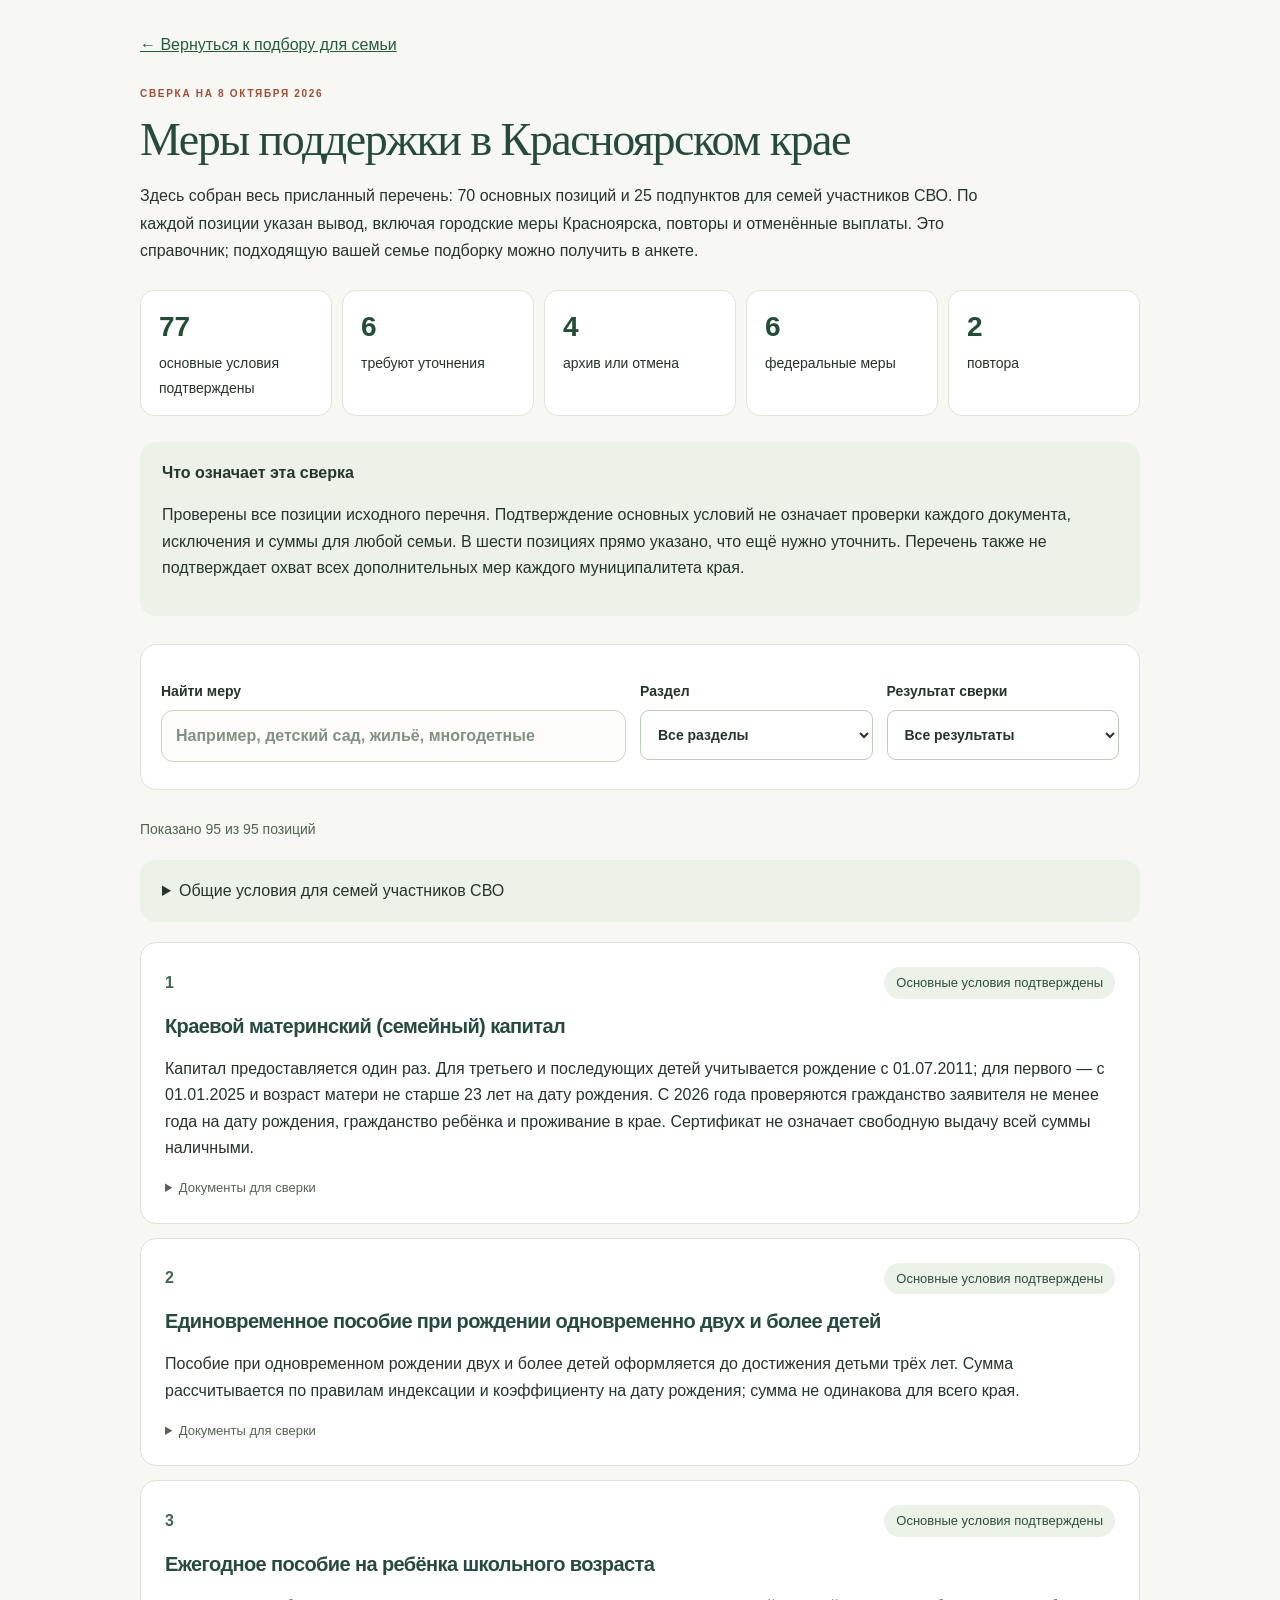
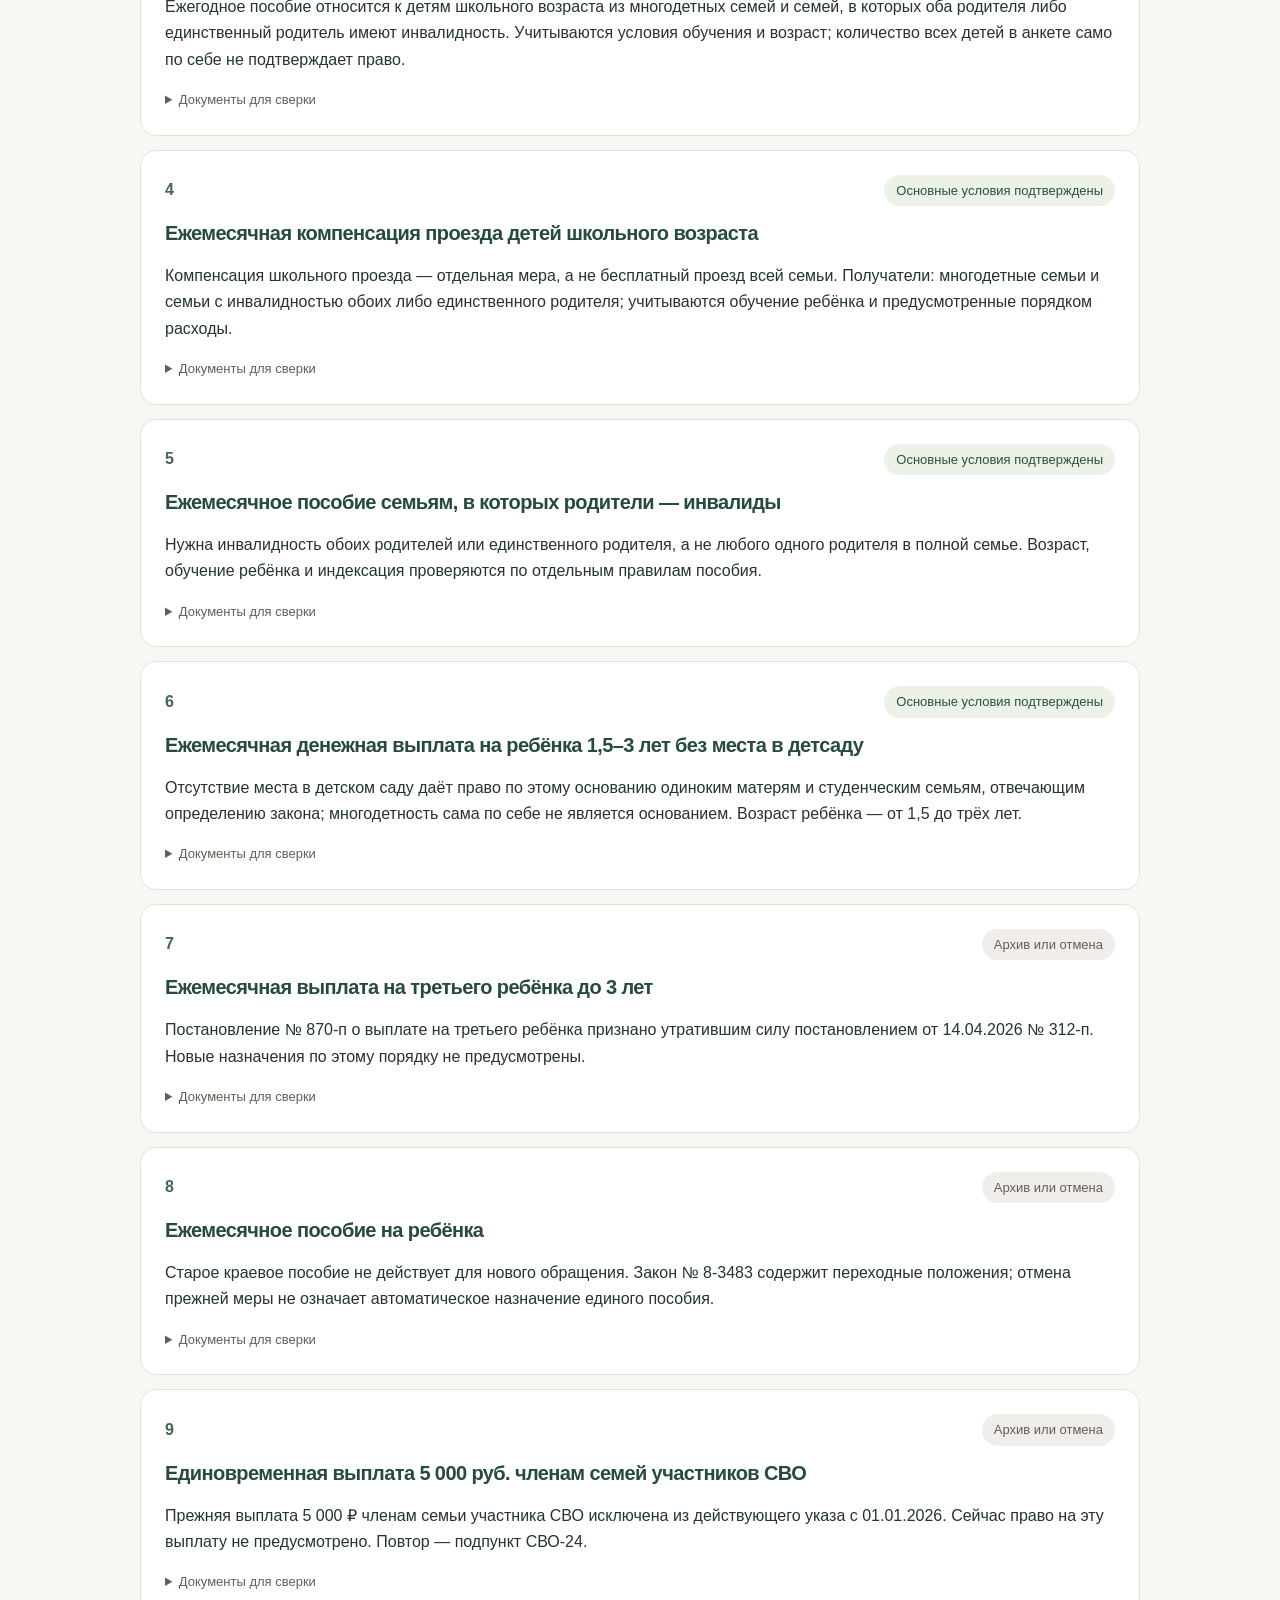
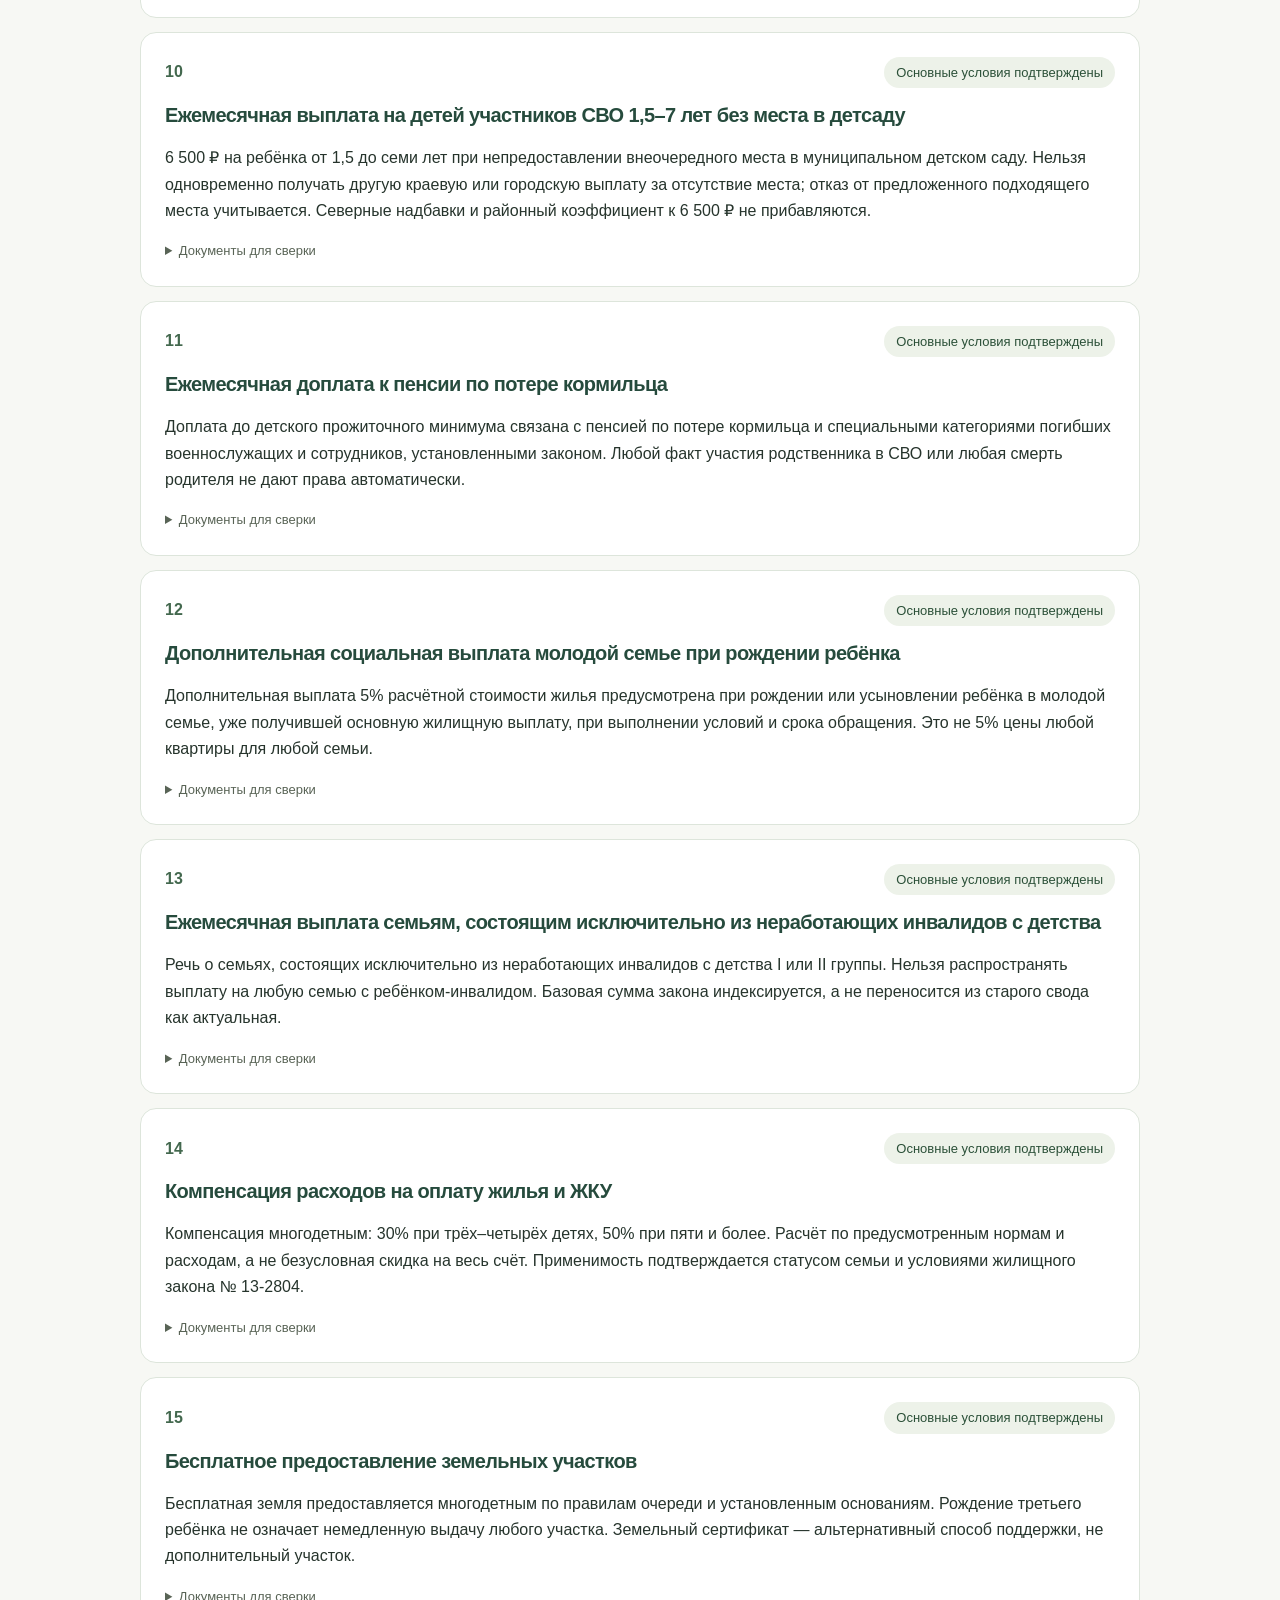
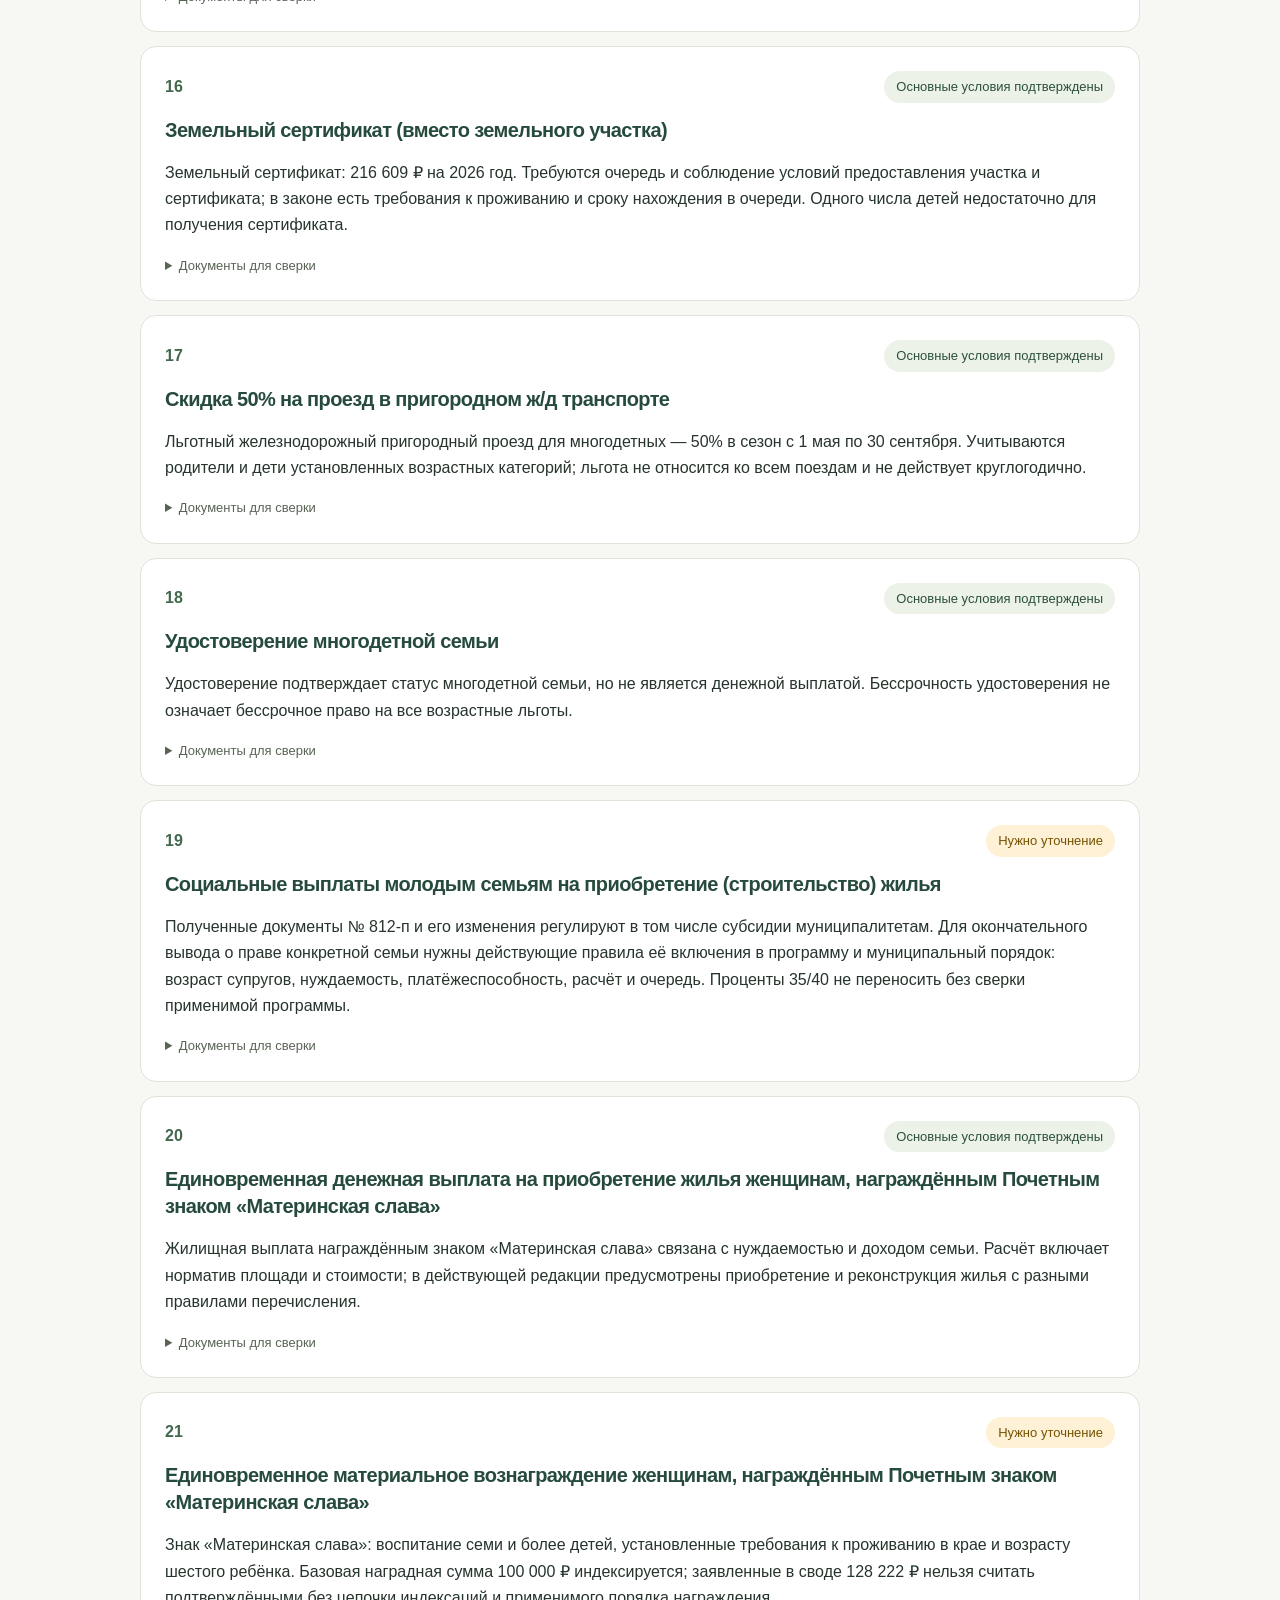
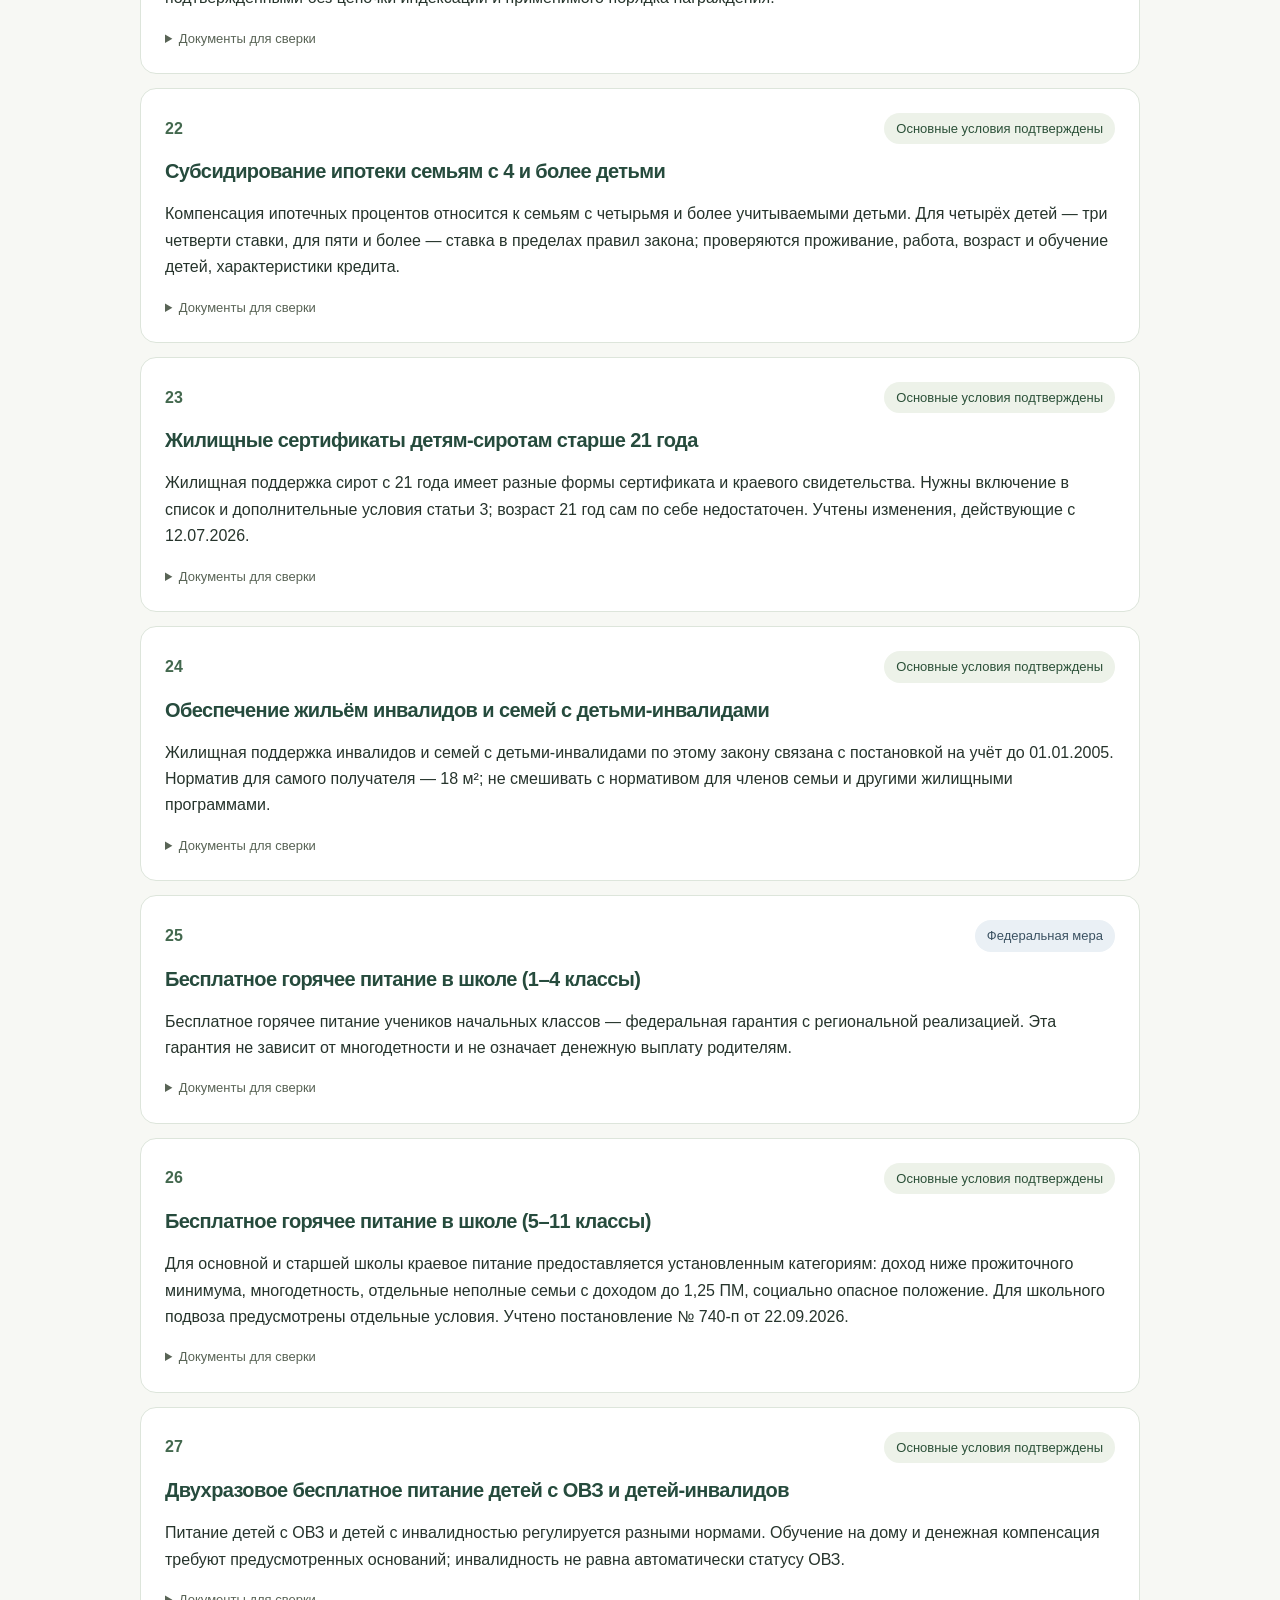
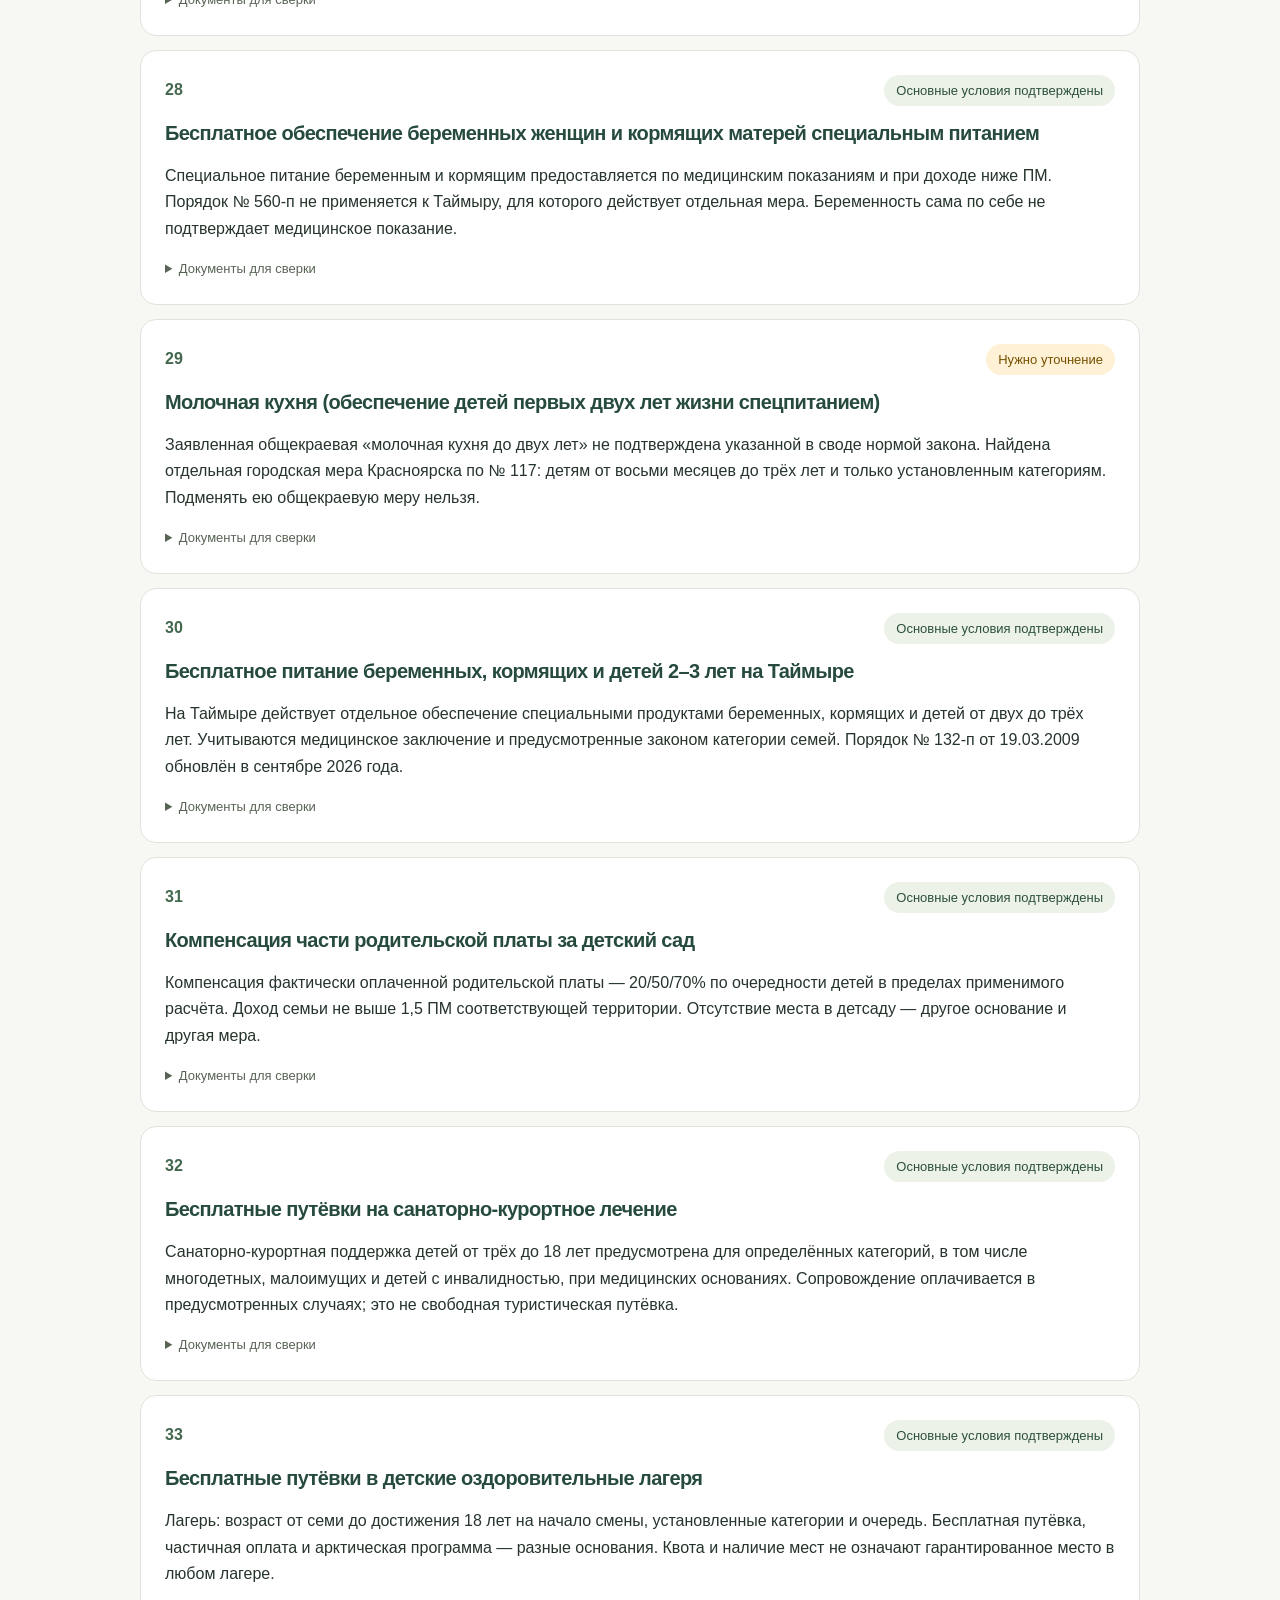
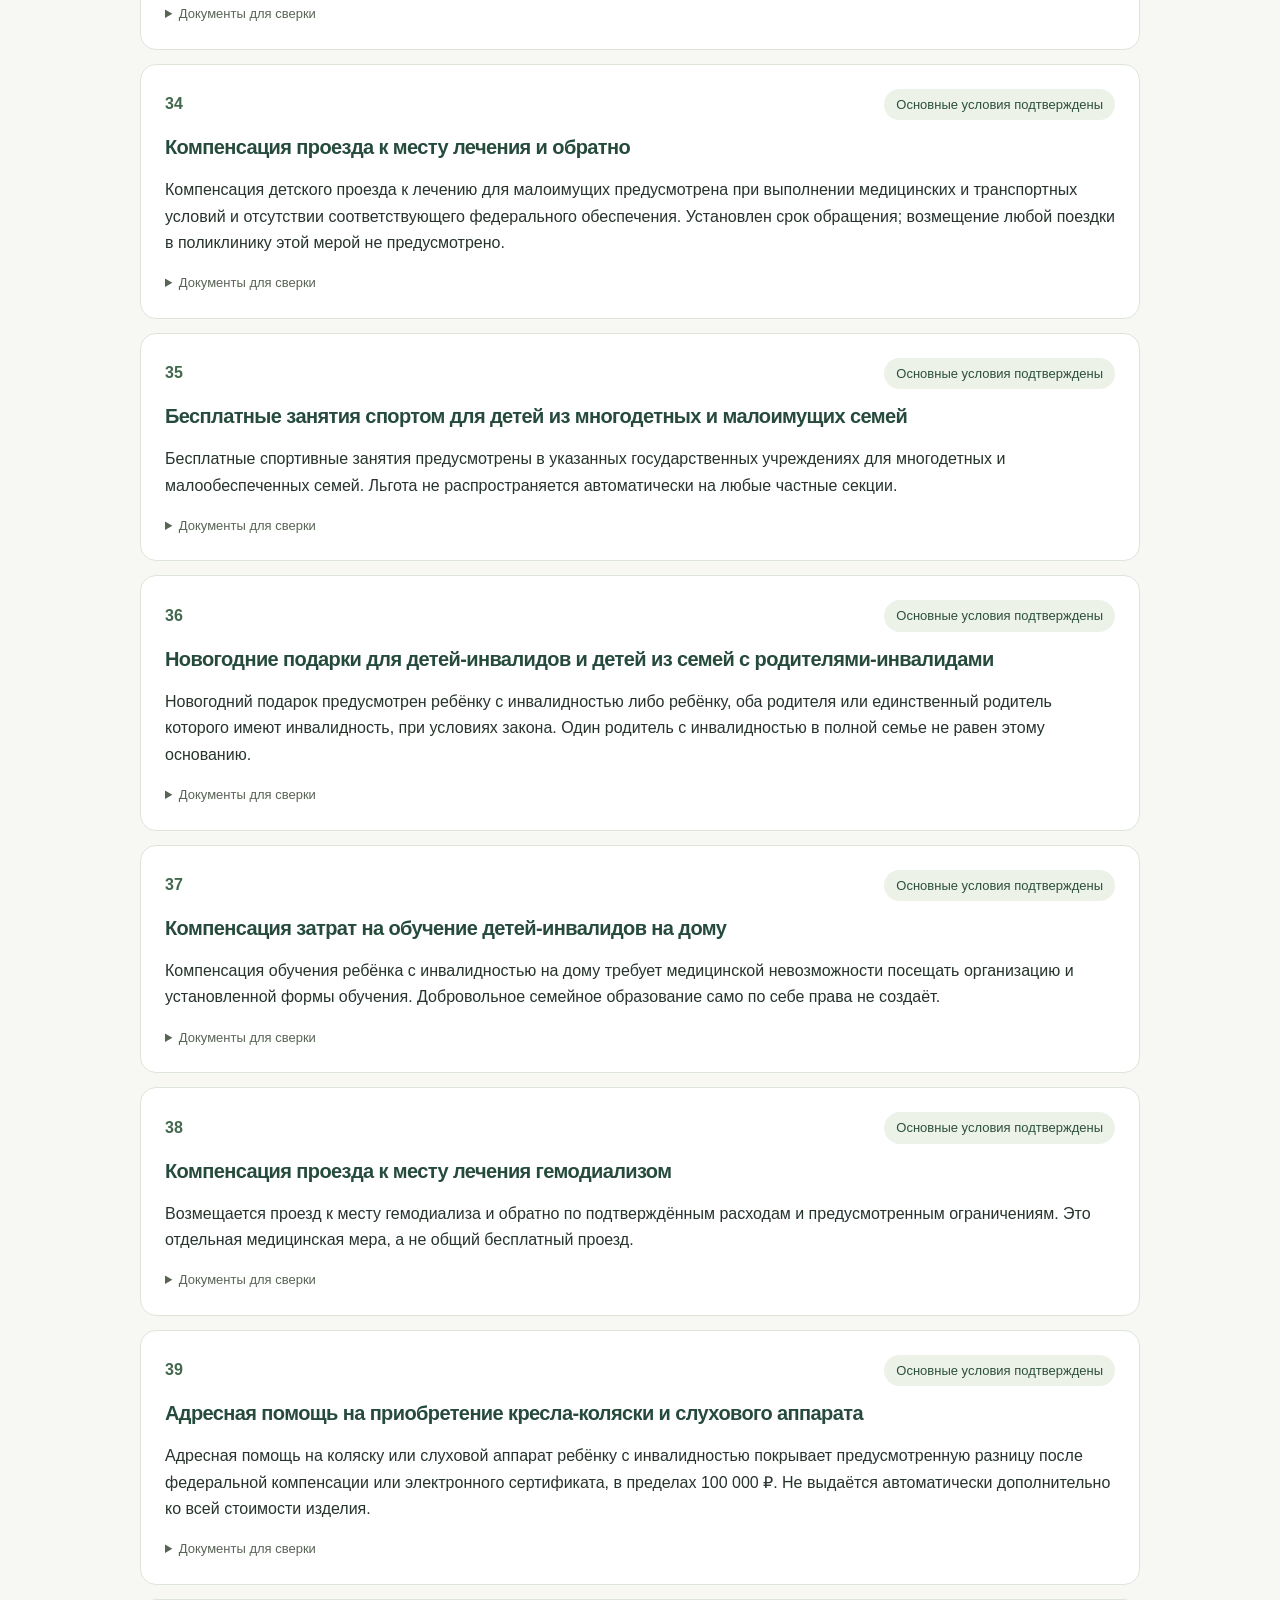
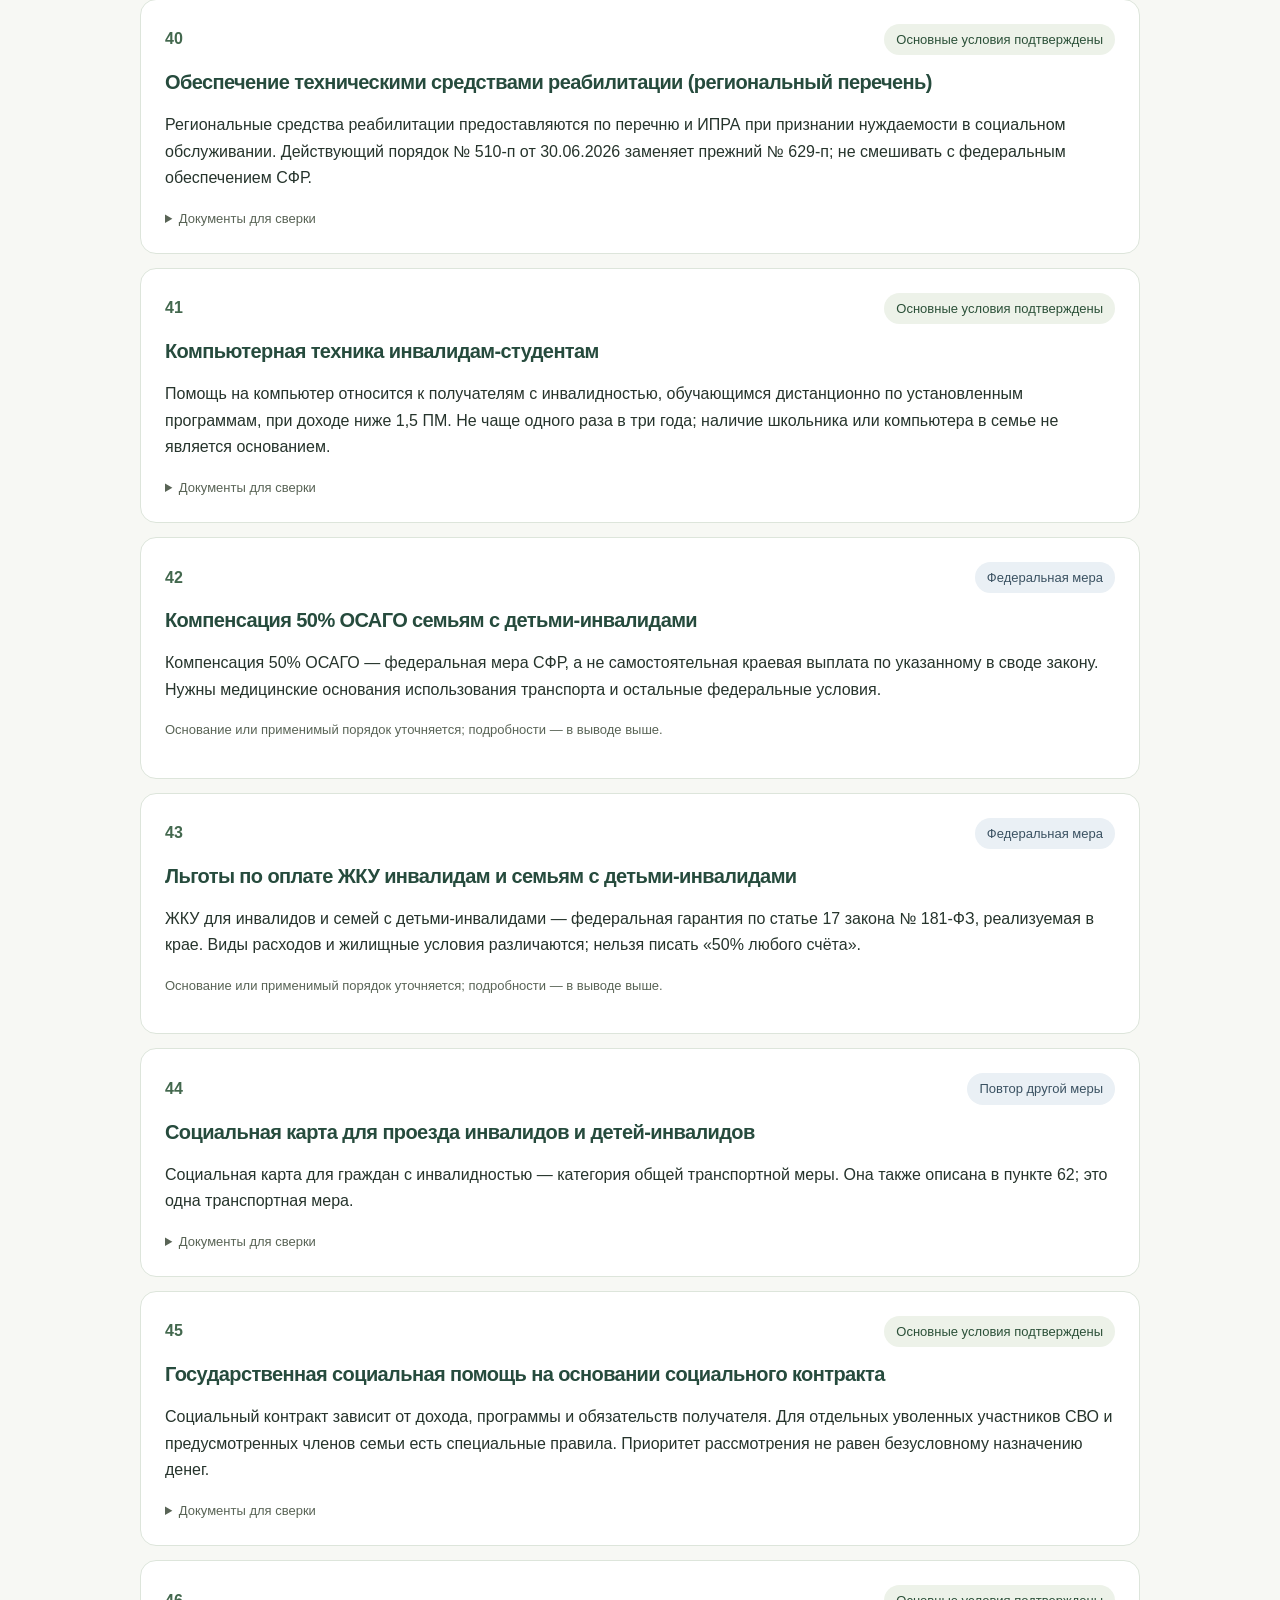
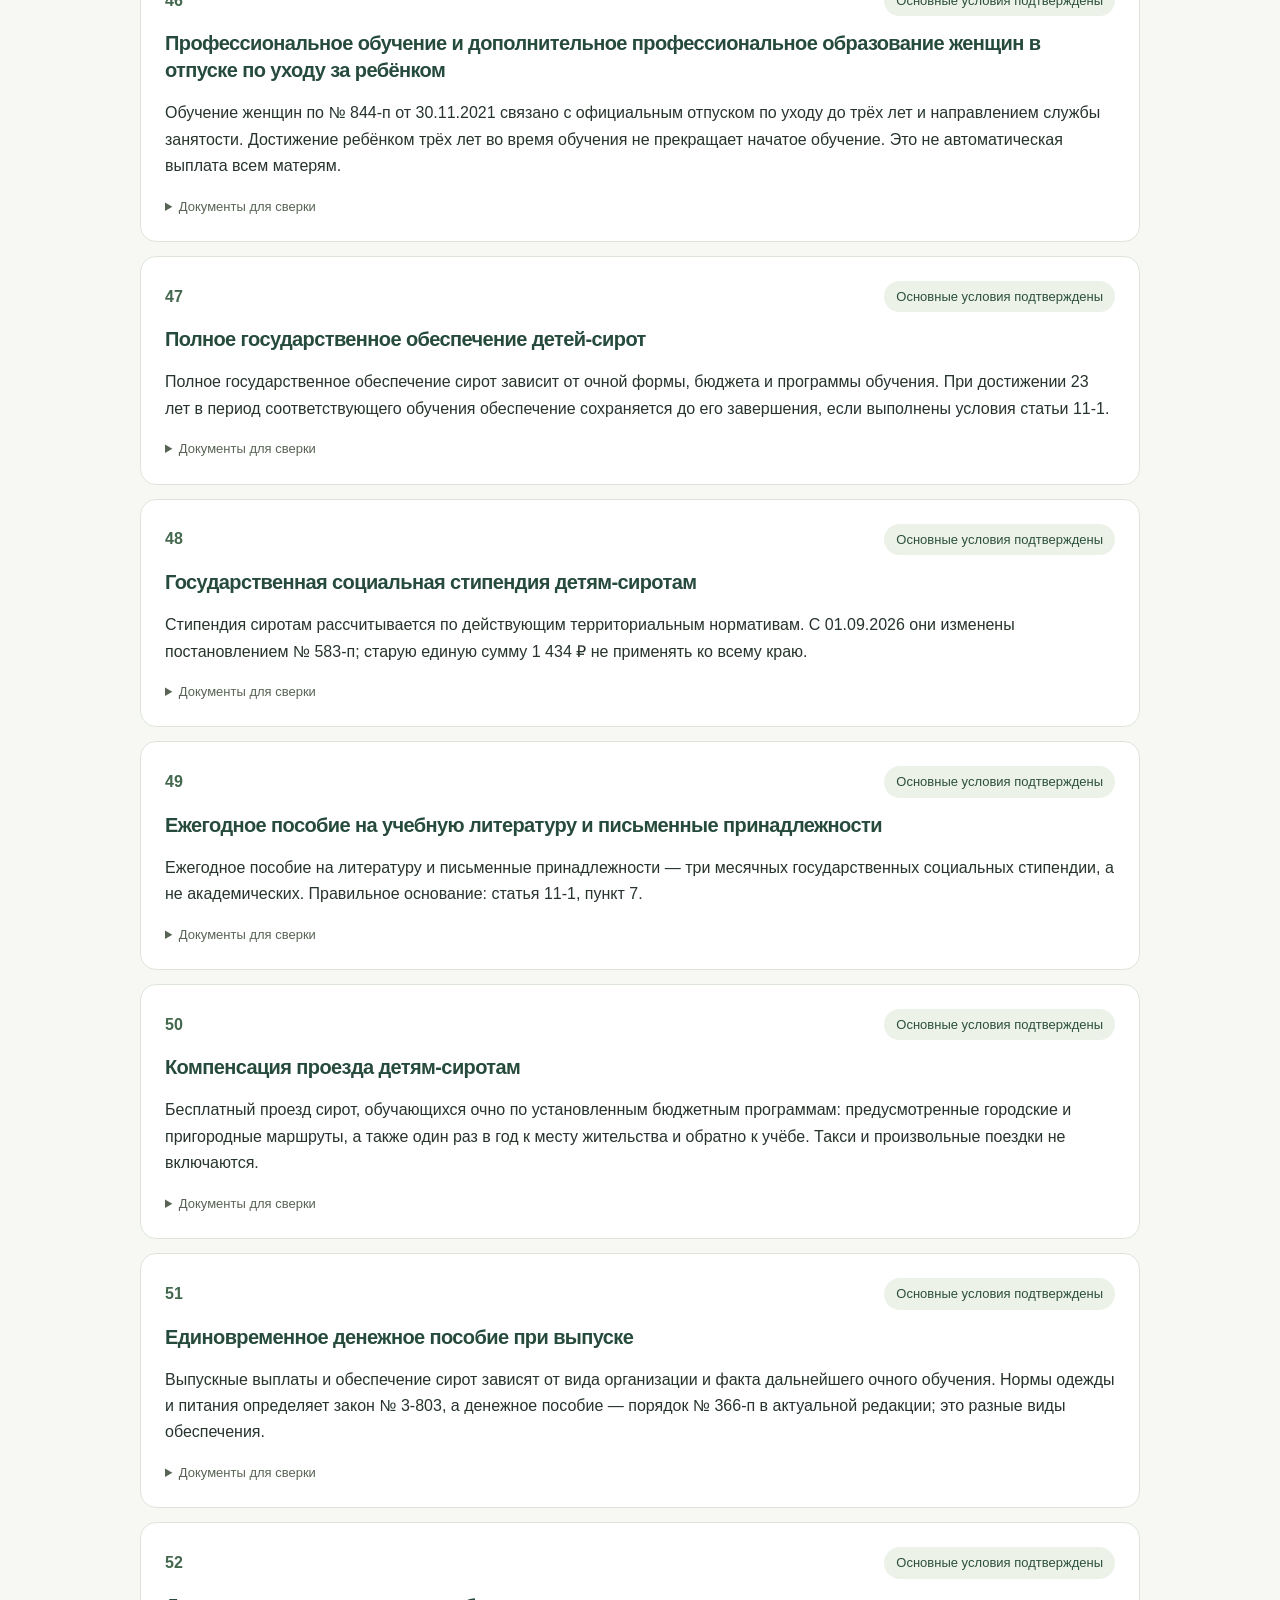
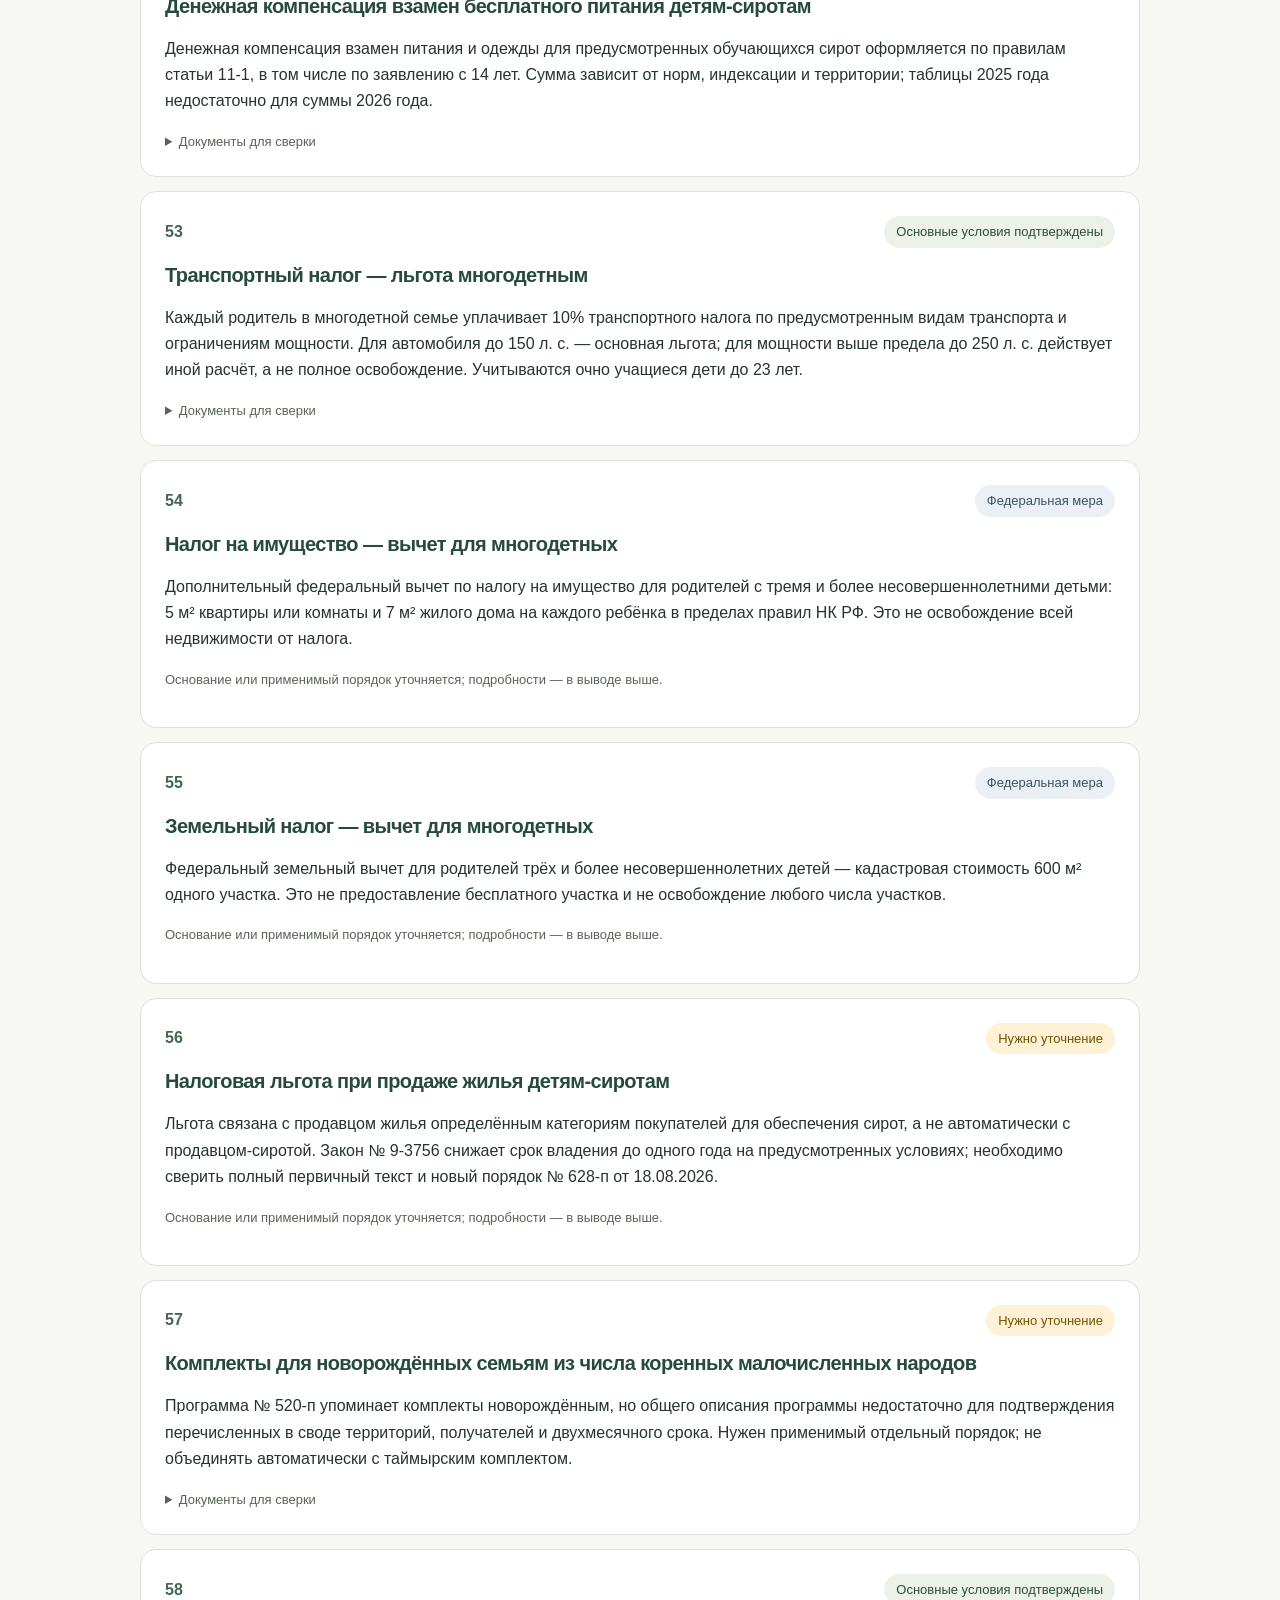
==== commit 4a7bb5f4: "Use reader-facing audit wording and correct Krasnoyarsk city payment title" ====
--- a/krasnoyarsk-audit.html
+++ b/krasnoyarsk-audit.html
@@ -4,4 +4,4 @@
 <div class="audit-stats"><div><strong>77</strong><span>основные условия подтверждены</span></div><div><strong>6</strong><span>требуют уточнения</span></div><div><strong>4</strong><span>архив или отмена</span></div><div><strong>6</strong><span>федеральные меры</span></div><div><strong>2</strong><span>повтора</span></div></div>
 <div class="audit-note"><strong>Что означает эта сверка</strong><p>Проверены все позиции исходного перечня. Подтверждение основных условий не означает проверки каждого документа, исключения и суммы для любой семьи. В шести позициях прямо указано, что ещё нужно уточнить. Перечень также не подтверждает охват всех дополнительных мер каждого муниципалитета края.</p></div>
 <div class="audit-controls"><label>Найти меру<input type="search" id="auditSearch" placeholder="Например, детский сад, жильё, многодетные"></label><label>Раздел<select id="auditGroup"><option value="">Все разделы</option><option value="main">Основной перечень</option><option value="svo">Семьи участников СВО</option></select></label><label>Результат сверки<select id="auditStatus"><option value="">Все результаты</option><option value="C">Основные условия подтверждены</option><option value="Q">Нужно уточнение</option><option value="A">Архив или отмена</option><option value="F">Федеральная мера</option><option value="D">Повтор</option></select></label></div><p id="auditCount" role="status" aria-live="polite">Показано 95 из 95 позиций</p>
-<details class="audit-note"><summary>Общие условия для семей участников СВО</summary><p>Применять определения участников и членов семьи по пункту 7.3, проживание в крае по пункту 7.2 и отдельные сроки сохранения каждого права по пунктам 8 и 8.1 действующего Указа № 317-уг. Окончание участия не прекращает автоматически все меры одновременно.</p><p>В исходном своде использована собственная нумерация подпунктов. Она не всегда совпадает с нумерацией действующего указа.</p></details><section aria-label="Перечень мер"><article class="audit-item" data-status="C" data-group="main"><div class="item-top"><span class="item-number">1</span><span class="status status-C">Основные условия подтверждены</span></div><h2>Краевой материнский (семейный) капитал</h2><p>Капитал предоставляется один раз. Для третьего и последующих детей учитывается рождение с 01.07.2011; для первого — с 01.01.2025 и возраст матери не старше 23 лет на дату рождения. С 2026 года проверяются гражданство заявителя не менее года на дату рождения, гражданство ребёнка и проживание в крае. Сертификат не означает свободную выдачу всей суммы наличными.</p><details><summary>Документы для сверки</summary><ul><li>Закон Красноярского края от 9 июня 2011 г. N 12-5937 _О дополнительных мерах под ...</li><li>Постановление Правительства Красноярского края от 4 августа 2020 г. N 549-П _Об ...</li><li>2400202512230003.pdf</li></ul></details></article><article class="audit-item" data-status="C" data-group="main"><div class="item-top"><span class="item-number">2</span><span class="status status-C">Основные условия подтверждены</span></div><h2>Единовременное пособие при рождении одновременно двух и более детей</h2><p>Пособие при одновременном рождении двух и более детей оформляется до достижения детьми трёх лет. Сумма рассчитывается по правилам индексации и коэффициенту на дату рождения; единую сумму для всего края не указывать.</p><details><summary>Документы для сверки</summary><ul><li>Закон Красноярского края от 9 декабря 2010 г. N 11-5393 _О социальной поддержке ...</li><li>Постановление Правительства Красноярского края от 24 декабря 2019 г N 759 П Об у.pdf</li></ul></details></article><article class="audit-item" data-status="C" data-group="main"><div class="item-top"><span class="item-number">3</span><span class="status status-C">Основные условия подтверждены</span></div><h2>Ежегодное пособие на ребёнка школьного возраста</h2><p>Ежегодное пособие относится к детям школьного возраста из многодетных семей и семей, в которых оба родителя либо единственный родитель имеют инвалидность. Учитываются условия обучения и возраст; количество всех детей в анкете само по себе не подтверждает право.</p><details><summary>Документы для сверки</summary><ul><li>Закон Красноярского края от 9 декабря 2010 г. N 11-5393 _О социальной поддержке ...</li><li>Постановление Правительства Красноярского края от 24 декабря 2019 г N 759 П Об у.pdf</li><li>2400202512230003.pdf</li></ul></details></article><article class="audit-item" data-status="C" data-group="main"><div class="item-top"><span class="item-number">4</span><span class="status status-C">Основные условия подтверждены</span></div><h2>Ежемесячная компенсация проезда детей школьного возраста</h2><p>Компенсация школьного проезда — отдельная мера, а не бесплатный проезд всей семьи. Получатели: многодетные семьи и семьи с инвалидностью обоих либо единственного родителя; учитываются обучение ребёнка и предусмотренные порядком расходы.</p><details><summary>Документы для сверки</summary><ul><li>Закон Красноярского края от 9 декабря 2010 г. N 11-5393 _О социальной поддержке ...</li><li>Постановление Правительства Красноярского края от 24 декабря 2019 г N 759 П Об у.pdf</li></ul></details></article><article class="audit-item" data-status="C" data-group="main"><div class="item-top"><span class="item-number">5</span><span class="status status-C">Основные условия подтверждены</span></div><h2>Ежемесячное пособие семьям, в которых родители — инвалиды</h2><p>Нужна инвалидность обоих родителей или единственного родителя, а не любого одного родителя в полной семье. Возраст, обучение ребёнка и индексация проверяются по отдельным правилам пособия.</p><details><summary>Документы для сверки</summary><ul><li>Закон Красноярского края от 9 декабря 2010 г. N 11-5393 _О социальной поддержке ...</li><li>Постановление Правительства Красноярского края от 24 декабря 2019 г N 759 П Об у.pdf</li></ul></details></article><article class="audit-item" data-status="C" data-group="main"><div class="item-top"><span class="item-number">6</span><span class="status status-C">Основные условия подтверждены</span></div><h2>Ежемесячная денежная выплата на ребёнка 1,5–3 лет без места в детсаду</h2><p>Отсутствие места в детском саду даёт право по этому основанию одиноким матерям и студенческим семьям, отвечающим определению закона; многодетность сама по себе не является основанием. Возраст ребёнка — от 1,5 до трёх лет.</p><details><summary>Документы для сверки</summary><ul><li>Закон Красноярского края от 9 декабря 2010 г. N 11-5393 _О социальной поддержке ...</li></ul></details></article><article class="audit-item" data-status="A" data-group="main"><div class="item-top"><span class="item-number">7</span><span class="status status-A">Архив или отмена</span></div><h2>Ежемесячная выплата на третьего ребёнка до 3 лет</h2><p>Постановление № 870-п о выплате на третьего ребёнка признано утратившим силу постановлением от 14.04.2026 № 312-п. В подборку действующих назначений эту выплату не включать.</p><details><summary>Документы для сверки</summary><ul><li>Постановление Правительства Красноярского края от 14 апреля 2026 г. N 312-п _О п ...</li><li>Постановление Правительства Красноярского края от 7 ноября 2024 г. N 870-п _О до ...</li></ul></details></article><article class="audit-item" data-status="A" data-group="main"><div class="item-top"><span class="item-number">8</span><span class="status status-A">Архив или отмена</span></div><h2>Ежемесячное пособие на ребёнка</h2><p>Старое краевое пособие на ребёнка не включать как действующую выплату для нового обращения. Закон № 8-3483 содержит переходные положения; отмена прежней меры не означает автоматическое назначение единого пособия.</p><details><summary>Документы для сверки</summary><ul><li>Закон Красноярского края от 19 декабря 2024 г. N 8-3483 _О внесении изменения в ...</li></ul></details></article><article class="audit-item" data-status="A" data-group="main"><div class="item-top"><span class="item-number">9</span><span class="status status-A">Архив или отмена</span></div><h2>Единовременная выплата 5 000 руб. членам семей участников СВО</h2><p>Прежняя выплата 5 000 ₽ членам семьи участника СВО исключена из действующего указа с 01.01.2026. Не показывать её как действующее право. Повтор — подпункт СВО-24.</p><details><summary>Документы для сверки</summary><ul><li>Указ Губернатора Красноярского края от 25 октября 2022 г N 317 уг О социально эк.pdf</li></ul></details></article><article class="audit-item" data-status="C" data-group="main"><div class="item-top"><span class="item-number">10</span><span class="status status-C">Основные условия подтверждены</span></div><h2>Ежемесячная выплата на детей участников СВО 1,5–7 лет без места в детсаду</h2><p>6 500 ₽ на ребёнка от 1,5 до семи лет при непредоставлении внеочередного места в муниципальном детском саду. Нельзя одновременно получать другую краевую или городскую выплату за отсутствие места; отказ от предложенного подходящего места учитывается. Северные надбавки и районный коэффициент к 6 500 ₽ не прибавляются.</p><details><summary>Документы для сверки</summary><ul><li>2400202211160010.pdf</li><li>228630_632_p.pdf</li><li>Указ Губернатора Красноярского края от 25 октября 2022 г N 317 уг О социально эк.pdf</li></ul></details></article><article class="audit-item" data-status="C" data-group="main"><div class="item-top"><span class="item-number">11</span><span class="status status-C">Основные условия подтверждены</span></div><h2>Ежемесячная доплата к пенсии по потере кормильца</h2><p>Доплата до детского прожиточного минимума связана с пенсией по потере кормильца и специальными категориями погибших военнослужащих и сотрудников, установленными законом. Любой факт участия родственника в СВО или любая смерть родителя не дают права автоматически.</p><details><summary>Документы для сверки</summary><ul><li>Закон Красноярского края от 9 декабря 2010 г. N 11-5393 _О социальной поддержке ...</li><li>Постановление Правительства Красноярского края от 24 декабря 2019 г N 759 П Об у.pdf</li></ul></details></article><article class="audit-item" data-status="C" data-group="main"><div class="item-top"><span class="item-number">12</span><span class="status status-C">Основные условия подтверждены</span></div><h2>Дополнительная социальная выплата молодой семье при рождении ребёнка</h2><p>Дополнительная выплата 5% расчётной стоимости жилья предусмотрена при рождении или усыновлении ребёнка в молодой семье, уже получившей основную жилищную выплату, при выполнении условий и срока обращения. Это не 5% цены любой квартиры для любой семьи.</p><details><summary>Документы для сверки</summary><ul><li>198369_1068_p.pdf</li><li>229999_739_p.pdf</li></ul></details></article><article class="audit-item" data-status="C" data-group="main"><div class="item-top"><span class="item-number">13</span><span class="status status-C">Основные условия подтверждены</span></div><h2>Ежемесячная выплата семьям, состоящим исключительно из неработающих инвалидов с детства</h2><p>Речь о семьях, состоящих исключительно из неработающих инвалидов с детства I или II группы. Нельзя распространять выплату на любую семью с ребёнком-инвалидом. Базовая сумма закона индексируется, а не переносится из старого свода как актуальная.</p><details><summary>Документы для сверки</summary><ul><li>Закон Красноярского края от 10 декабря 2004 г N 12 2707 О социальной поддержке и.pdf</li><li>Постановление Правительства Красноярского края от 21 января 2020 г N 26 П Об утв.pdf</li></ul></details></article><article class="audit-item" data-status="C" data-group="main"><div class="item-top"><span class="item-number">14</span><span class="status status-C">Основные условия подтверждены</span></div><h2>Компенсация расходов на оплату жилья и ЖКУ</h2><p>Компенсация многодетным: 30% при трёх–четырёх детях, 50% при пяти и более. Расчёт по предусмотренным нормам и расходам, а не безусловная скидка на весь счёт. Применимость подтверждается статусом семьи и условиями жилищного закона № 13-2804.</p><details><summary>Документы для сверки</summary><ul><li>Документ Microsoft Word (2).docx</li></ul></details></article><article class="audit-item" data-status="C" data-group="main"><div class="item-top"><span class="item-number">15</span><span class="status status-C">Основные условия подтверждены</span></div><h2>Бесплатное предоставление земельных участков</h2><p>Бесплатная земля предоставляется многодетным по правилам очереди и установленным основаниям. Рождение третьего ребёнка не означает немедленную выдачу любого участка. Земельный сертификат — альтернативный способ поддержки, не дополнительный участок.</p><details><summary>Документы для сверки</summary><ul><li>Закон Красноярского края от 4 декабря 2008 г. N 7-2542 _О регулировании земельны ...</li></ul></details></article><article class="audit-item" data-status="C" data-group="main"><div class="item-top"><span class="item-number">16</span><span class="status status-C">Основные условия подтверждены</span></div><h2>Земельный сертификат (вместо земельного участка)</h2><p>Земельный сертификат: 216 609 ₽ на 2026 год. Требуются очередь и соблюдение условий предоставления участка и сертификата; в законе есть требования к проживанию и сроку нахождения в очереди. Не назначать по одному только числу детей.</p><details><summary>Документы для сверки</summary><ul><li>Закон Красноярского края от 4 декабря 2008 г. N 7-2542 _О регулировании земельны ...</li><li>Закон Красноярского края от 9 июля 2026 г. N 11-5409 _О внесении изменений в ста ...</li><li>2400202512230003.pdf</li></ul></details></article><article class="audit-item" data-status="C" data-group="main"><div class="item-top"><span class="item-number">17</span><span class="status status-C">Основные условия подтверждены</span></div><h2>Скидка 50% на проезд в пригородном ж/д транспорте</h2><p>Льготный железнодорожный пригородный проезд для многодетных — 50% в сезон с 1 мая по 30 сентября. Учитываются родители и дети установленных возрастных категорий; льгота не относится ко всем поездам и не действует круглогодично.</p><details><summary>Документы для сверки</summary><ul><li>Закон Красноярского края от 9 декабря 2010 г. N 11-5393 _О социальной поддержке ...</li></ul></details></article><article class="audit-item" data-status="C" data-group="main"><div class="item-top"><span class="item-number">18</span><span class="status status-C">Основные условия подтверждены</span></div><h2>Удостоверение многодетной семьи</h2><p>Удостоверение подтверждает статус многодетной семьи, но не является денежной выплатой. Бессрочность удостоверения не означает бессрочное право на все возрастные льготы.</p><details><summary>Документы для сверки</summary><ul><li>Указ Губернатора Красноярского края от 31 октября 2024 г N 322 уг Об утверждении.pdf</li><li>Указ Губернатора Красноярского края от 26 декабря 2025 г N 378 уг О внесении изм.pdf</li></ul></details></article><article class="audit-item" data-status="Q" data-group="main"><div class="item-top"><span class="item-number">19</span><span class="status status-Q">Нужно уточнение</span></div><h2>Социальные выплаты молодым семьям на приобретение (строительство) жилья</h2><p>Полученные документы № 812-п и его изменения регулируют в том числе субсидии муниципалитетам. Для окончательного вывода о праве конкретной семьи нужны действующие правила её включения в программу и муниципальный порядок: возраст супругов, нуждаемость, платёжеспособность, расчёт и очередь. Проценты 35/40 не переносить без сверки применимой программы.</p><details><summary>Документы для сверки</summary><ul><li>107457_812_p.pdf</li><li>208174_601_p.pdf</li><li>221043_187_p.pdf</li></ul></details></article><article class="audit-item" data-status="C" data-group="main"><div class="item-top"><span class="item-number">20</span><span class="status status-C">Основные условия подтверждены</span></div><h2>Единовременная денежная выплата на приобретение жилья женщинам, награждённым Почетным знаком «Материнская слава»</h2><p>Жилищная выплата награждённым знаком «Материнская слава» связана с нуждаемостью и доходом семьи. Расчёт включает норматив площади и стоимости; в действующей редакции предусмотрены приобретение и реконструкция жилья с разными правилами перечисления.</p><details><summary>Документы для сверки</summary><ul><li>Закон Красноярского края от 21 декабря 2010 г N 11 5514 О мерах социальной подде.pdf</li><li>Постановление Правительства Красноярского края от 2 сентября 2026 г N 659 п Об у.pdf</li></ul></details></article><article class="audit-item" data-status="Q" data-group="main"><div class="item-top"><span class="item-number">21</span><span class="status status-Q">Нужно уточнение</span></div><h2>Единовременное материальное вознаграждение женщинам, награждённым Почетным знаком «Материнская слава»</h2><p>Знак «Материнская слава»: воспитание семи и более детей, установленные требования к проживанию в крае и возрасту шестого ребёнка. Базовая наградная сумма 100 000 ₽ индексируется; заявленные в своде 128 222 ₽ нельзя считать подтверждёнными без цепочки индексаций и применимого порядка награждения.</p><details><summary>Документы для сверки</summary><ul><li>Закон Красноярского края от 9 декабря 2010 г N 11 5435 О системе наград Краснояр.pdf</li><li>2400202512230003.pdf</li></ul></details></article><article class="audit-item" data-status="C" data-group="main"><div class="item-top"><span class="item-number">22</span><span class="status status-C">Основные условия подтверждены</span></div><h2>Субсидирование ипотеки семьям с 4 и более детьми</h2><p>Компенсация ипотечных процентов относится к семьям с четырьмя и более учитываемыми детьми. Для четырёх детей — три четверти ставки, для пяти и более — ставка в пределах правил закона; проверяются проживание, работа, возраст и обучение детей, характеристики кредита.</p><details><summary>Документы для сверки</summary><ul><li>Закон Красноярского края от 2 октября 2008 г N 7 2176 О предоставлении социальны.pdf</li><li>Постановление Правительства Красноярского края от 8 июня 2009 г N 293 П Об утвер.pdf</li></ul></details></article><article class="audit-item" data-status="C" data-group="main"><div class="item-top"><span class="item-number">23</span><span class="status status-C">Основные условия подтверждены</span></div><h2>Жилищные сертификаты детям-сиротам старше 21 года</h2><p>Жилищная поддержка сирот с 21 года имеет разные формы сертификата и краевого свидетельства. Нужны включение в список и дополнительные условия статьи 3; возраст 21 год сам по себе недостаточен. Учтены изменения, действующие с 12.07.2026.</p><details><summary>Документы для сверки</summary><ul><li>Закон Красноярского края от 8 июля 2021 г N 11 5328 О мерах социальной поддержки.pdf</li></ul></details></article><article class="audit-item" data-status="C" data-group="main"><div class="item-top"><span class="item-number">24</span><span class="status status-C">Основные условия подтверждены</span></div><h2>Обеспечение жильём инвалидов и семей с детьми-инвалидами</h2><p>Жилищная поддержка инвалидов и семей с детьми-инвалидами по этому закону связана с постановкой на учёт до 01.01.2005. Норматив для самого получателя — 18 м²; не смешивать с нормативом для членов семьи и другими жилищными программами.</p><details><summary>Документы для сверки</summary><ul><li>Закон Красноярского края от 25 марта 2010 г N 10 4487 О порядке обеспечения жиль.pdf</li></ul></details></article><article class="audit-item" data-status="F" data-group="main"><div class="item-top"><span class="item-number">25</span><span class="status status-F">Федеральная мера</span></div><h2>Бесплатное горячее питание в школе (1–4 классы)</h2><p>Бесплатное горячее питание учеников начальных классов — федеральная гарантия с региональной реализацией. Не создавать вторую денежную выплату и не требовать многодетности для этой гарантии.</p><details><summary>Документы для сверки</summary><ul><li>Закон Красноярского края от 2 ноября 2000 г N 12 961 О защите прав ребенка с изм.pdf</li></ul></details></article><article class="audit-item" data-status="C" data-group="main"><div class="item-top"><span class="item-number">26</span><span class="status status-C">Основные условия подтверждены</span></div><h2>Бесплатное горячее питание в школе (5–11 классы)</h2><p>Для основной и старшей школы краевое питание предоставляется установленным категориям: доход ниже прожиточного минимума, многодетность, отдельные неполные семьи с доходом до 1,25 ПМ, социально опасное положение. Для школьного подвоза предусмотрены отдельные условия. Учтено постановление № 740-п от 22.09.2026.</p><details><summary>Документы для сверки</summary><ul><li>Закон Красноярского края от 2 ноября 2000 г N 12 961 О защите прав ребенка с изм.pdf</li><li>Постановление Правительства Красноярского края от 2 сентября 2025 г. N 724-п _Об ...</li><li>Постановление Правительства Красноярского края от 22 сентября 2026 г. N 740-п _О ...</li></ul></details></article><article class="audit-item" data-status="C" data-group="main"><div class="item-top"><span class="item-number">27</span><span class="status status-C">Основные условия подтверждены</span></div><h2>Двухразовое бесплатное питание детей с ОВЗ и детей-инвалидов</h2><p>Питание детей с ОВЗ и детей с инвалидностью регулируется разными нормами. Обучение на дому и денежная компенсация требуют предусмотренных оснований; инвалидность не равна автоматически статусу ОВЗ.</p><details><summary>Документы для сверки</summary><ul><li>Закон Красноярского края от 2 ноября 2000 г N 12 961 О защите прав ребенка с изм.pdf</li></ul></details></article><article class="audit-item" data-status="C" data-group="main"><div class="item-top"><span class="item-number">28</span><span class="status status-C">Основные условия подтверждены</span></div><h2>Бесплатное обеспечение беременных женщин и кормящих матерей специальным питанием</h2><p>Специальное питание беременным и кормящим предоставляется по медицинским показаниям и при доходе ниже ПМ. Порядок № 560-п не применяется к Таймыру, для которого действует отдельная мера. Беременность сама по себе не подтверждает медицинское показание.</p><details><summary>Документы для сверки</summary><ul><li>Постановление Правительства Красноярского края от 11 августа 2020 г N 560 П Об у.pdf</li></ul></details></article><article class="audit-item" data-status="Q" data-group="main"><div class="item-top"><span class="item-number">29</span><span class="status status-Q">Нужно уточнение</span></div><h2>Молочная кухня (обеспечение детей первых двух лет жизни спецпитанием)</h2><p>Заявленная общекраевая «молочная кухня до двух лет» не подтверждена указанной в своде нормой закона. Найдена отдельная городская мера Красноярска по № 117: детям от восьми месяцев до трёх лет и только установленным категориям. Подменять ею общекраевую меру нельзя.</p><details><summary>Документы для сверки</summary><ul><li>Закон Красноярского края от 2 ноября 2000 г N 12 961 О защите прав ребенка с изм.pdf</li></ul></details></article><article class="audit-item" data-status="C" data-group="main"><div class="item-top"><span class="item-number">30</span><span class="status status-C">Основные условия подтверждены</span></div><h2>Бесплатное питание беременных, кормящих и детей 2–3 лет на Таймыре</h2><p>На Таймыре действует отдельное обеспечение специальными продуктами беременных, кормящих и детей от двух до трёх лет. Учитываются медицинское заключение и предусмотренные законом категории семей. Порядок № 132-п от 19.03.2009 обновлён в сентябре 2026 года.</p><details><summary>Документы для сверки</summary><ul><li>Закон Красноярского края от 18 декабря 2008 г N 7 2660 О социальной поддержке гр.pdf</li><li>Постановление Правительства Красноярского края от 19 марта 2009 г N 132 П Об утв.pdf</li></ul></details></article><article class="audit-item" data-status="C" data-group="main"><div class="item-top"><span class="item-number">31</span><span class="status status-C">Основные условия подтверждены</span></div><h2>Компенсация части родительской платы за детский сад</h2><p>Компенсация фактически оплаченной родительской платы — 20/50/70% по очередности детей в пределах применимого расчёта. Доход семьи не выше 1,5 ПМ соответствующей территории. Отсутствие места в детсаду — другое основание и другая мера.</p><details><summary>Документы для сверки</summary><ul><li>Постановление Правительства Красноярского края от 25 ноября 2014 г N 561 П О пре.pdf</li><li>Постановление Правительства Красноярского края от 14 марта 2017 г N 132 П Об уст.pdf</li></ul></details></article><article class="audit-item" data-status="C" data-group="main"><div class="item-top"><span class="item-number">32</span><span class="status status-C">Основные условия подтверждены</span></div><h2>Бесплатные путёвки на санаторно-курортное лечение</h2><p>Санаторно-курортная поддержка детей от трёх до 18 лет предусмотрена для определённых категорий, в том числе многодетных, малоимущих и детей с инвалидностью, при медицинских основаниях. Сопровождение оплачивается в предусмотренных случаях; это не свободная туристическая путёвка.</p><details><summary>Документы для сверки</summary><ul><li>Постановление Правительства Красноярского края от 24 декабря 2019 г N 759 П Об у.pdf</li></ul></details></article><article class="audit-item" data-status="C" data-group="main"><div class="item-top"><span class="item-number">33</span><span class="status status-C">Основные условия подтверждены</span></div><h2>Бесплатные путёвки в детские оздоровительные лагеря</h2><p>Лагерь: возраст от семи до достижения 18 лет на начало смены, установленные категории и очередь. Бесплатная путёвка, частичная оплата и арктическая программа — разные основания. Квота и наличие мест не означают гарантированное место в любом лагере.</p><details><summary>Документы для сверки</summary><ul><li>Закон Красноярского края от 7 июля 2009 г N 8 3618 Об обеспечении прав детей на .pdf</li><li>Постановление Правительства Красноярского края от 12 февраля 2019 г N 72 П Об ут.pdf</li><li>Постановление Правительства Красноярского края от 11 октября 2022 г. N 875-п _Об ...</li><li>Постановление Правительства Красноярского края от 11 ноября 2025 г. N 1011-п _Об ...</li><li>Постановление Правительства Красноярского края от 17 февраля 2026 г. N 140-п _Об ...</li></ul></details></article><article class="audit-item" data-status="C" data-group="main"><div class="item-top"><span class="item-number">34</span><span class="status status-C">Основные условия подтверждены</span></div><h2>Компенсация проезда к месту лечения и обратно</h2><p>Компенсация детского проезда к лечению для малоимущих предусмотрена при выполнении медицинских и транспортных условий и отсутствии соответствующего федерального обеспечения. Установлен срок обращения; не обещать возмещение любой поездки в поликлинику.</p><details><summary>Документы для сверки</summary><ul><li>Постановление Правительства Красноярского края от 24 декабря 2019 г N 759 П Об у.pdf</li></ul></details></article><article class="audit-item" data-status="C" data-group="main"><div class="item-top"><span class="item-number">35</span><span class="status status-C">Основные условия подтверждены</span></div><h2>Бесплатные занятия спортом для детей из многодетных и малоимущих семей</h2><p>Бесплатные спортивные занятия предусмотрены в указанных государственных учреждениях для многодетных и малообеспеченных семей. Льгота не распространяется автоматически на любые частные секции.</p><details><summary>Документы для сверки</summary><ul><li>Закон Красноярского края от 21 декабря 2010 г. N 11-5566 _О физической культуре ...</li><li>Постановление Правительства Красноярского края от 24 декабря 2024 г. N 1046-п _О ...</li><li>Постановление Правительства Красноярского края от 25 ноября 2025 г. N 1065-п _О ...</li></ul></details></article><article class="audit-item" data-status="C" data-group="main"><div class="item-top"><span class="item-number">36</span><span class="status status-C">Основные условия подтверждены</span></div><h2>Новогодние подарки для детей-инвалидов и детей из семей с родителями-инвалидами</h2><p>Новогодний подарок предусмотрен ребёнку с инвалидностью либо ребёнку, оба родителя или единственный родитель которого имеют инвалидность, при условиях закона. Один родитель с инвалидностью в полной семье не равен этому основанию.</p><details><summary>Документы для сверки</summary><ul><li>Закон Красноярского края от 10 декабря 2004 г N 12 2707 О социальной поддержке и.pdf</li></ul></details></article><article class="audit-item" data-status="C" data-group="main"><div class="item-top"><span class="item-number">37</span><span class="status status-C">Основные условия подтверждены</span></div><h2>Компенсация затрат на обучение детей-инвалидов на дому</h2><p>Компенсация обучения ребёнка с инвалидностью на дому требует медицинской невозможности посещать организацию и установленной формы обучения. Добровольное семейное образование само по себе права не создаёт.</p><details><summary>Документы для сверки</summary><ul><li>Закон Красноярского края от 10 декабря 2004 г N 12 2707 О социальной поддержке и.pdf</li><li>Постановление Правительства Красноярского края от 21 января 2020 г N 26 П Об утв.pdf</li></ul></details></article><article class="audit-item" data-status="C" data-group="main"><div class="item-top"><span class="item-number">38</span><span class="status status-C">Основные условия подтверждены</span></div><h2>Компенсация проезда к месту лечения гемодиализом</h2><p>Возмещается проезд к месту гемодиализа и обратно по подтверждённым расходам и предусмотренным ограничениям. Это отдельная медицинская мера, а не общий бесплатный проезд.</p><details><summary>Документы для сверки</summary><ul><li>Закон Красноярского края от 10 декабря 2004 г N 12 2707 О социальной поддержке и.pdf</li><li>Постановление Правительства Красноярского края от 21 января 2020 г N 26 П Об утв.pdf</li></ul></details></article><article class="audit-item" data-status="C" data-group="main"><div class="item-top"><span class="item-number">39</span><span class="status status-C">Основные условия подтверждены</span></div><h2>Адресная помощь на приобретение кресла-коляски и слухового аппарата</h2><p>Адресная помощь на коляску или слуховой аппарат ребёнку с инвалидностью покрывает предусмотренную разницу после федеральной компенсации или электронного сертификата, в пределах 100 000 ₽. Не выдаётся автоматически дополнительно ко всей стоимости изделия.</p><details><summary>Документы для сверки</summary><ul><li>Постановление Правительства Красноярского края от 7 ноября 2024 г. N 860-п _О до ...</li><li>Постановление Правительства Красноярского края от 2 июня 2026 г. N 451-п _О внес ...</li></ul></details></article><article class="audit-item" data-status="C" data-group="main"><div class="item-top"><span class="item-number">40</span><span class="status status-C">Основные условия подтверждены</span></div><h2>Обеспечение техническими средствами реабилитации (региональный перечень)</h2><p>Региональные средства реабилитации предоставляются по перечню и ИПРА при признании нуждаемости в социальном обслуживании. Действующий порядок № 510-п от 30.06.2026 заменяет прежний № 629-п; не смешивать с федеральным обеспечением СФР.</p><details><summary>Документы для сверки</summary><ul><li>Постановление Правительства Красноярского края от 30 июня 2026 г. N 510-п _Об ус ...</li></ul></details></article><article class="audit-item" data-status="C" data-group="main"><div class="item-top"><span class="item-number">41</span><span class="status status-C">Основные условия подтверждены</span></div><h2>Компьютерная техника инвалидам-студентам</h2><p>Помощь на компьютер относится к получателям с инвалидностью, обучающимся дистанционно по установленным программам, при доходе ниже 1,5 ПМ. Не чаще одного раза в три года; наличие школьника или компьютера в семье не является основанием.</p><details><summary>Документы для сверки</summary><ul><li>Постановление Правительства Красноярского края от 7 ноября 2024 г. N 860-п _О до ...</li><li>Постановление Правительства Красноярского края от 2 июня 2026 г. N 451-п _О внес ...</li></ul></details></article><article class="audit-item" data-status="F" data-group="main"><div class="item-top"><span class="item-number">42</span><span class="status status-F">Федеральная мера</span></div><h2>Компенсация 50% ОСАГО семьям с детьми-инвалидами</h2><p>Компенсация 50% ОСАГО — федеральная мера СФР, а не самостоятельная краевая выплата по указанному в своде закону. Нужны медицинские основания использования транспорта и остальные федеральные условия.</p><p class="basis">Основание или применимый порядок уточняется; подробности — в выводе выше.</p></article><article class="audit-item" data-status="F" data-group="main"><div class="item-top"><span class="item-number">43</span><span class="status status-F">Федеральная мера</span></div><h2>Льготы по оплате ЖКУ инвалидам и семьям с детьми-инвалидами</h2><p>ЖКУ для инвалидов и семей с детьми-инвалидами — федеральная гарантия по статье 17 закона № 181-ФЗ, реализуемая в крае. Виды расходов и жилищные условия различаются; нельзя писать «50% любого счёта».</p><p class="basis">Основание или применимый порядок уточняется; подробности — в выводе выше.</p></article><article class="audit-item" data-status="D" data-group="main"><div class="item-top"><span class="item-number">44</span><span class="status status-D">Повтор другой меры</span></div><h2>Социальная карта для проезда инвалидов и детей-инвалидов</h2><p>Социальная карта для граждан с инвалидностью — категория общей транспортной меры. Объединить с пунктом 62, не считать двумя разными выплатами.</p><details><summary>Документы для сверки</summary><ul><li>Постановление Правительства Красноярского края от 27 апреля 2010 г. N 223-П _О л ...</li><li>Постановление Правительства Красноярского края от 18 августа 2026 г. N 631-п _О ...</li><li>Постановление Правительства Красноярского края от 28 октября 2025 г. N 966-п _О ...</li><li>Постановление Правительства Красноярского края от 11 ноября 2025 г. N 1007-п _О ...</li></ul></details></article><article class="audit-item" data-status="C" data-group="main"><div class="item-top"><span class="item-number">45</span><span class="status status-C">Основные условия подтверждены</span></div><h2>Государственная социальная помощь на основании социального контракта</h2><p>Социальный контракт зависит от дохода, программы и обязательств получателя. Для отдельных уволенных участников СВО и предусмотренных членов семьи есть специальные правила. Приоритет рассмотрения не равен безусловному назначению денег.</p><details><summary>Документы для сверки</summary><ul><li>Постановление Правительства Красноярского края от 10 декабря 2024 г. N 981-п _Об ...</li><li>Постановление Правительства Красноярского края от 2 июня 2026 г. N 450-п _О внес ...</li></ul></details></article><article class="audit-item" data-status="C" data-group="main"><div class="item-top"><span class="item-number">46</span><span class="status status-C">Основные условия подтверждены</span></div><h2>Профессиональное обучение и дополнительное профессиональное образование женщин в отпуске по уходу за ребёнком</h2><p>Обучение женщин по № 844-п от 30.11.2021 связано с официальным отпуском по уходу до трёх лет и направлением службы занятости. Достижение ребёнком трёх лет во время обучения не прекращает начатое обучение. Это не автоматическая выплата всем матерям.</p><details><summary>Документы для сверки</summary><ul><li>Постановление Правительства Красноярского края от 30 ноября 2021 г N 844 П Об ут.pdf</li></ul></details></article><article class="audit-item" data-status="C" data-group="main"><div class="item-top"><span class="item-number">47</span><span class="status status-C">Основные условия подтверждены</span></div><h2>Полное государственное обеспечение детей-сирот</h2><p>Полное государственное обеспечение сирот зависит от очной формы, бюджета и программы обучения. При достижении 23 лет в период соответствующего обучения обеспечение сохраняется до его завершения, если выполнены условия статьи 11-1.</p><details><summary>Документы для сверки</summary><ul><li>Закон Красноярского края от 2 ноября 2000 г N 12 961 О защите прав ребенка с изм.pdf</li></ul></details></article><article class="audit-item" data-status="C" data-group="main"><div class="item-top"><span class="item-number">48</span><span class="status status-C">Основные условия подтверждены</span></div><h2>Государственная социальная стипендия детям-сиротам</h2><p>Стипендия сиротам рассчитывается по действующим территориальным нормативам. С 01.09.2026 они изменены постановлением № 583-п; старую единую сумму 1 434 ₽ не применять ко всему краю.</p><details><summary>Документы для сверки</summary><ul><li>86763_691_p.pdf</li><li>227870_583_p.pdf</li></ul></details></article><article class="audit-item" data-status="C" data-group="main"><div class="item-top"><span class="item-number">49</span><span class="status status-C">Основные условия подтверждены</span></div><h2>Ежегодное пособие на учебную литературу и письменные принадлежности</h2><p>Ежегодное пособие на литературу и письменные принадлежности — три месячных государственных социальных стипендии, а не академических. В своде и прежней карточке исправить ссылку: статья 11-1, пункт 7.</p><details><summary>Документы для сверки</summary><ul><li>Закон Красноярского края от 2 ноября 2000 г N 12 961 О защите прав ребенка с изм.pdf</li></ul></details></article><article class="audit-item" data-status="C" data-group="main"><div class="item-top"><span class="item-number">50</span><span class="status status-C">Основные условия подтверждены</span></div><h2>Компенсация проезда детям-сиротам</h2><p>Бесплатный проезд сирот, обучающихся очно по установленным бюджетным программам: предусмотренные городские и пригородные маршруты, а также один раз в год к месту жительства и обратно к учёбе. Такси и произвольные поездки не включаются.</p><details><summary>Документы для сверки</summary><ul><li>Закон Красноярского края от 2 ноября 2000 г N 12 961 О защите прав ребенка с изм.pdf</li></ul></details></article><article class="audit-item" data-status="C" data-group="main"><div class="item-top"><span class="item-number">51</span><span class="status status-C">Основные условия подтверждены</span></div><h2>Единовременное денежное пособие при выпуске</h2><p>Выпускные выплаты и обеспечение сирот зависят от вида организации и факта дальнейшего очного обучения. Нормы одежды и питания определяет закон № 3-803, а денежное пособие — порядок № 366-п в актуальной редакции; не смешивать разные виды обеспечения.</p><details><summary>Документы для сверки</summary><ul><li>Закон Красноярского края от 2 ноября 2000 г N 12 961 О защите прав ребенка с изм.pdf</li><li>Постановление Правительства Красноярского края от 16 июля 2019 г. N 366-П</li></ul></details></article><article class="audit-item" data-status="C" data-group="main"><div class="item-top"><span class="item-number">52</span><span class="status status-C">Основные условия подтверждены</span></div><h2>Денежная компенсация взамен бесплатного питания детям-сиротам</h2><p>Денежная компенсация взамен питания и одежды для предусмотренных обучающихся сирот оформляется по правилам статьи 11-1, в том числе по заявлению с 14 лет. Сумма зависит от норм, индексации и территории; таблицы 2025 года недостаточно для суммы 2026 года.</p><details><summary>Документы для сверки</summary><ul><li>Закон Красноярского края от 2 ноября 2000 г N 12 961 О защите прав ребенка с изм.pdf</li></ul></details></article><article class="audit-item" data-status="C" data-group="main"><div class="item-top"><span class="item-number">53</span><span class="status status-C">Основные условия подтверждены</span></div><h2>Транспортный налог — льгота многодетным</h2><p>Каждый родитель в многодетной семье уплачивает 10% транспортного налога по предусмотренным видам транспорта и ограничениям мощности. Для автомобиля до 150 л. с. — основная льгота; для мощности выше предела до 250 л. с. действует иной расчёт, а не полное освобождение. Учитываются очно учащиеся дети до 23 лет.</p><details><summary>Документы для сверки</summary><ul><li>Закон Красноярского края от 8 ноября 2007 г N 3 676 О транспортном налоге с изме.pdf</li></ul></details></article><article class="audit-item" data-status="F" data-group="main"><div class="item-top"><span class="item-number">54</span><span class="status status-F">Федеральная мера</span></div><h2>Налог на имущество — вычет для многодетных</h2><p>Дополнительный федеральный вычет по налогу на имущество для родителей с тремя и более несовершеннолетними детьми: 5 м² квартиры или комнаты и 7 м² жилого дома на каждого ребёнка в пределах правил НК РФ. Это не освобождение всей недвижимости от налога.</p><p class="basis">Основание или применимый порядок уточняется; подробности — в выводе выше.</p></article><article class="audit-item" data-status="F" data-group="main"><div class="item-top"><span class="item-number">55</span><span class="status status-F">Федеральная мера</span></div><h2>Земельный налог — вычет для многодетных</h2><p>Федеральный земельный вычет для родителей трёх и более несовершеннолетних детей — кадастровая стоимость 600 м² одного участка. Это не предоставление бесплатного участка и не освобождение любого числа участков.</p><p class="basis">Основание или применимый порядок уточняется; подробности — в выводе выше.</p></article><article class="audit-item" data-status="Q" data-group="main"><div class="item-top"><span class="item-number">56</span><span class="status status-Q">Нужно уточнение</span></div><h2>Налоговая льгота при продаже жилья детям-сиротам</h2><p>Льгота связана с продавцом жилья определённым категориям покупателей для обеспечения сирот, а не автоматически с продавцом-сиротой. Закон № 9-3756 снижает срок владения до одного года на предусмотренных условиях; необходимо сверить полный первичный текст и новый порядок № 628-п от 18.08.2026.</p><p class="basis">Основание или применимый порядок уточняется; подробности — в выводе выше.</p></article><article class="audit-item" data-status="Q" data-group="main"><div class="item-top"><span class="item-number">57</span><span class="status status-Q">Нужно уточнение</span></div><h2>Комплекты для новорождённых семьям из числа коренных малочисленных народов</h2><p>Программа № 520-п упоминает комплекты новорождённым, но общего описания программы недостаточно для подтверждения перечисленных в своде территорий, получателей и двухмесячного срока. Нужен применимый отдельный порядок; не объединять автоматически с таймырским комплектом.</p><details><summary>Документы для сверки</summary><ul><li>Постановление Правительства Красноярского края от 30 сентября 2013 г. N 520-П _О ...</li><li>Постановление Правительства Красноярского края от 30 июня 2026 г. N 508-п _О вне ...</li></ul></details></article><article class="audit-item" data-status="C" data-group="main"><div class="item-top"><span class="item-number">58</span><span class="status status-C">Основные условия подтверждены</span></div><h2>Меры поддержки женщин КМН в связи с рождением детей (Таймыр)</h2><p>Таймырская мера для женщин из числа КМНС — комплект для новорождённого, а не свободная денежная выплата. В сельской местности учитывается отдельное основание без проверки дохода; в Дудинке и Диксоне — доход ниже ПМ. Применимы статья 47 и приложение 6 к № 76-п.</p><details><summary>Документы для сверки</summary><ul><li>Закон Красноярского края от 18 декабря 2008 г N 7 2660 О социальной поддержке гр.pdf</li><li>Постановление Правительства Красноярского края от 8 февраля 2011 г N 76 П Об утв.pdf</li></ul></details></article><article class="audit-item" data-status="C" data-group="main"><div class="item-top"><span class="item-number">59</span><span class="status status-C">Основные условия подтверждены</span></div><h2>Ежемесячная социальная выплата детям погибших защитников Отечества</h2><p>Ежемесячная выплата «детям погибших защитников Отечества» относится к исторической категории по закону № 7-3015, включая войны 1939–1940 и 1941–1945 годов. Это не детское пособие семьям современных участников СВО.</p><details><summary>Документы для сверки</summary><ul><li>Закон Красноярского края от 16 декабря 2014 г. N 7-3015 _О мерах социальной подд ...</li><li>Постановление Правительства Красноярского края от 17 декабря 2019 г. N 720-П _О ...</li></ul></details></article><article class="audit-item" data-status="C" data-group="main"><div class="item-top"><span class="item-number">60</span><span class="status status-C">Основные условия подтверждены</span></div><h2>Единовременная денежная выплата к годовщине Победы</h2><p>Ежегодная выплата ко Дню Победы для исторической категории — отдельная мера. Повышенный размер, установленный только на 2025 год, нельзя переносить на 2026; не смешивать с выплатами семьям СВО.</p><details><summary>Документы для сверки</summary><ul><li>Закон Красноярского края от 16 декабря 2014 г. N 7-3015 _О мерах социальной подд ...</li><li>Закон Красноярского края от 5 декабря 2024 г. N 8-3390 _О внесении изменения в З ...</li><li>Постановление Правительства Красноярского края от 17 декабря 2019 г. N 720-П _О ...</li></ul></details></article><article class="audit-item" data-status="C" data-group="main"><div class="item-top"><span class="item-number">61</span><span class="status status-C">Основные условия подтверждены</span></div><h2>Компенсация проезда к местам гибели и захоронения родителей</h2><p>Компенсация поездки к месту гибели или захоронения исторического защитника: до 25 000 ₽ один раз в два года при установленных условиях и сроке обращения. Не применять эту меру к любой современной военной утрате.</p><details><summary>Документы для сверки</summary><ul><li>Закон Красноярского края от 16 декабря 2014 г. N 7-3015 _О мерах социальной подд ...</li><li>Постановление Правительства Красноярского края от 17 декабря 2019 г. N 720-П _О ...</li><li>Постановление Правительства Красноярского края от 22 сентября 2026 г. N 732-п _О ...</li></ul></details></article><article class="audit-item" data-status="C" data-group="main"><div class="item-top"><span class="item-number">62</span><span class="status status-C">Основные условия подтверждены</span></div><h2>Социальная карта для проезда в общественном транспорте</h2><p>Социальная транспортная карта объединяет разные льготные категории. Проезд и пополнение регулируются актуальной редакцией № 223-п; карта не означает неограниченный бесплатный проезд. Пункт 44 — пересечение этого основания.</p><details><summary>Документы для сверки</summary><ul><li>Постановление Правительства Красноярского края от 27 апреля 2010 г. N 223-П _О л ...</li><li>Постановление Правительства Красноярского края от 18 августа 2026 г. N 631-п _О ...</li><li>Постановление Правительства Красноярского края от 28 октября 2025 г. N 966-п _О ...</li><li>Постановление Правительства Красноярского края от 11 ноября 2025 г. N 1007-п _О ...</li></ul></details></article><article class="audit-item" data-status="C" data-group="main"><div class="item-top"><span class="item-number">63</span><span class="status status-C">Основные условия подтверждены</span></div><h2>Доплата 100 000 руб. к земельному сертификату многодетным</h2><p>Город Красноярск: доплата 100 000 ₽ один раз семье по земельному сертификату, предоставленному начиная с 01.01.2026, при выполнении городских условий. Не показывать жителям остальных населённых пунктов края.</p><details><summary>Документы для сверки</summary><ul><li>Постановление администрации города Красноярска от 11 ноября 2025 г. N 935 _О доп ...</li></ul></details></article><article class="audit-item" data-status="C" data-group="main"><div class="item-top"><span class="item-number">64</span><span class="status status-C">Основные условия подтверждены</span></div><h2>Бесплатное горячее питание детей СВО в школах (г. Красноярск)</h2><p>Питание детей участников СВО в Красноярске реализуется городским порядком № 1186, изменённым № 552 в июне 2026. Связать с общей мерой СВО-3; две процедуры не означают две выплаты на одно питание.</p><details><summary>Документы для сверки</summary><ul><li>Постановление администрации города Красноярска от 30 декабря 2022 г. N 1186 _О д ...</li><li>Постановление администрации города Красноярска от 18 июня 2026 г. N 552 _О внесе ...</li><li>Указ Губернатора Красноярского края от 25 октября 2022 г N 317 уг О социально эк.pdf</li></ul></details></article><article class="audit-item" data-status="C" data-group="main"><div class="item-top"><span class="item-number">65</span><span class="status status-C">Основные условия подтверждены</span></div><h2>Бесплатное питание детей в группах продлённого дня (г. Красноярск)</h2><p>Питание в группе продлённого дня — городская мера для определённых категорий, а не универсальное питание для любого ученика. Бесплатный присмотр и уход в продлёнке по СВО — другое основание; эти услуги нельзя смешивать.</p><details><summary>Документы для сверки</summary><ul><li>Постановление администрации города Красноярска от 16 февраля 2023 г. N 103 _Об у ...</li></ul></details></article><article class="audit-item" data-status="C" data-group="main"><div class="item-top"><span class="item-number">66</span><span class="status status-C">Основные условия подтверждены</span></div><h2>Ежемесячная денежная выплата 6 000 руб. родителям детей, не получивших место в детсаду (г. Красноярск)</h2><p>Красноярск: 7 721 ₽, а не 6 000 ₽. Ребёнок поставлен в очередь не позднее 31.03.2024; на 1 сентября учитываются возраст от 1,5 до пяти лет и снятие с очереди по заявлению родителя. Нужна регистрация в городе; возвращение в очередь, достижение пяти лет и выезд учитываются как основания прекращения.</p><details><summary>Документы для сверки</summary><ul><li>Постановление администрации г.Красноярска от 5 августа 2015 г. N 520 _О предоста ...</li><li>Постановление администрации города Красноярска от 11 ноября 2025 г. N 941 _О вне ...</li><li>Решение Красноярского городского Совета депутатов от 9 июня 2015 г. N 8-112 _Об ...</li><li>Решение Красноярского городского Совета депутатов от 24 марта 2026 г. N 14-186 _ ...</li></ul></details></article><article class="audit-item" data-status="F" data-group="main"><div class="item-top"><span class="item-number">67</span><span class="status status-F">Федеральная мера</span></div><h2>Ежегодная семейная выплата (возврат части НДФЛ)</h2><p>Ежегодная семейная выплата по НДФЛ — федеральная мера по закону № 179-ФЗ, не отдельная краевая выплата. Не дублировать существующую федеральную карточку; доход, занятость и налоги проверяются по федеральным условиям.</p><p class="basis">Основание или применимый порядок уточняется; подробности — в выводе выше.</p></article><article class="audit-item" data-status="C" data-group="main"><div class="item-top"><span class="item-number">68</span><span class="status status-C">Основные условия подтверждены</span></div><h2>Компенсация расходов на проезд к месту отдыха и обратно</h2><p>Статья 6.1: неработающие инвалиды с детства — получатели социальной пенсии, проживающие на Севере, и предусмотренные сопровождающие инвалида I группы. Один раз в два года по документально подтверждённым расходам и ограничениям транспорта; учитывается использование федерального проезда к лечению. Не путать с отпускным проездом работников по статье 6.</p><details><summary>Документы для сверки</summary><ul><li>Закон Красноярского края от 3 декабря 2004 г. N 12-2668 _О гарантиях, компенсаци ...</li><li>Закон Красноярского края от 28 мая 2026 г. N 11-5073 _О внесении изменений в отд ...</li></ul></details></article><article class="audit-item" data-status="Q" data-group="main"><div class="item-top"><span class="item-number">69</span><span class="status status-Q">Нужно уточнение</span></div><h2>Адресная социальная помощь инвалидам вследствие военной травмы</h2><p>Госпрограмма № 507-п сама по себе не подтверждает выплату 15 000 ₽ раз в три года. Найден отдельный порядок № 858-п от 07.11.2024 для нескольких категорий; для публикации суммы и периодичности требуется его полный первичный текст. Не называть всех получателей инвалидами вследствие военной травмы.</p><p class="basis">Основание или применимый порядок уточняется; подробности — в выводе выше.</p></article><article class="audit-item" data-status="C" data-group="main"><div class="item-top"><span class="item-number">70</span><span class="status status-C">Основные условия подтверждены</span></div><h2>Компенсация продуктами питания для семей, временно принявших детей-сирот</h2><p>Временная передача сироты в семью на каникулы или выходные предусматривает продукты либо денежную компенсацию их стоимости, а не постоянное содержание приёмной семьи. Основание — статья 17-5 закона № 12-961; порядок № 368-п изложен заново постановлением № 418-п от 20.05.2025.</p><details><summary>Документы для сверки</summary><ul><li>Закон Красноярского края от 2 ноября 2000 г N 12 961 О защите прав ребенка с изм.pdf</li></ul></details></article><article class="audit-item" data-status="C" data-group="svo"><div class="item-top"><span class="item-number">СВО-1</span><span class="status status-C">Основные условия подтверждены</span></div><h2>1.1. Внеочередное предоставление места в детском саду детям участников СВО</h2><p>Внеочередное место в муниципальном детсаду — отдельное право. Если место не предоставлено, выплата 6 500 ₽ рассматривается по пункту 10 основного перечня, а не как вторая выплата.</p><details><summary>Документы для сверки</summary><ul><li>Указ Губернатора Красноярского края от 25 октября 2022 г N 317 уг О социально эк.pdf</li><li>Указ Губернатора Красноярского края от 31 августа 2026 г N 241 уг О внесении изм.pdf</li></ul></details></article><article class="audit-item" data-status="C" data-group="svo"><div class="item-top"><span class="item-number">СВО-2</span><span class="status status-C">Основные условия подтверждены</span></div><h2>1.2. Освобождение от платы за детсад</h2><p>Освобождение от родительской платы за присмотр и уход в предусмотренных детских садах. Не смешивать с компенсацией 20/50/70% уже оплаченной платы.</p><details><summary>Документы для сверки</summary><ul><li>Указ Губернатора Красноярского края от 25 октября 2022 г N 317 уг О социально эк.pdf</li><li>Указ Губернатора Красноярского края от 31 августа 2026 г N 241 уг О внесении изм.pdf</li></ul></details></article><article class="audit-item" data-status="C" data-group="svo"><div class="item-top"><span class="item-number">СВО-3</span><span class="status status-C">Основные условия подтверждены</span></div><h2>1.3. Бесплатное горячее питание детей 5–11 классов</h2><p>Бесплатное горячее питание школьников предусмотренных организаций. Городской порядок Красноярска — реализация того же права, см. основной пункт 64.</p><details><summary>Документы для сверки</summary><ul><li>Указ Губернатора Красноярского края от 25 октября 2022 г N 317 уг О социально эк.pdf</li><li>Указ Губернатора Красноярского края от 31 августа 2026 г N 241 уг О внесении изм.pdf</li></ul></details></article><article class="audit-item" data-status="C" data-group="svo"><div class="item-top"><span class="item-number">СВО-4</span><span class="status status-C">Основные условия подтверждены</span></div><h2>1.4. Внеочередное зачисление в группы продлённого дня</h2><p>Внеочередное зачисление в продлёнку и освобождение от платы за присмотр и уход. Питание в продлёнке регулируется отдельно; не считать его автоматически включённым.</p><details><summary>Документы для сверки</summary><ul><li>Указ Губернатора Красноярского края от 25 октября 2022 г N 317 уг О социально эк.pdf</li><li>Указ Губернатора Красноярского края от 31 августа 2026 г N 241 уг О внесении изм.pdf</li></ul></details></article><article class="audit-item" data-status="C" data-group="svo"><div class="item-top"><span class="item-number">СВО-5</span><span class="status status-C">Основные условия подтверждены</span></div><h2>1.5. Ежемесячная стипендия 2 000 руб. студентам-детям СВО</h2><p>Стипендия 2 000 ₽ по предусмотренным программам и учреждениям, при очной или очно-заочной форме. Не распространять автоматически на любые частные вузы или заочную форму.</p><details><summary>Документы для сверки</summary><ul><li>Указ Губернатора Красноярского края от 25 октября 2022 г N 317 уг О социально эк.pdf</li><li>Указ Губернатора Красноярского края от 31 августа 2026 г N 241 уг О внесении изм.pdf</li></ul></details></article><article class="audit-item" data-status="C" data-group="svo"><div class="item-top"><span class="item-number">СВО-6</span><span class="status status-C">Основные условия подтверждены</span></div><h2>1.6. Ежемесячная выплата 2 000 руб. слушателям программ проф. обучения</h2><p>Выплата 2 000 ₽ слушателям указанных программ профессионального обучения в предусмотренных учреждениях. Это отдельное основание, а не стипендия всем учащимся.</p><details><summary>Документы для сверки</summary><ul><li>Указ Губернатора Красноярского края от 25 октября 2022 г N 317 уг О социально эк.pdf</li><li>Указ Губернатора Красноярского края от 31 августа 2026 г N 241 уг О внесении изм.pdf</li></ul></details></article><article class="audit-item" data-status="C" data-group="svo"><div class="item-top"><span class="item-number">СВО-7</span><span class="status status-C">Основные условия подтверждены</span></div><h2>1.7. Освобождение от платы за содержание в кадетских корпусах, Мариинских гимназиях, Школе космонавтики</h2><p>Освобождение от платы за содержание в предусмотренных кадетских корпусах, Мариинских гимназиях и Школе космонавтики, а не во всех интернатах.</p><details><summary>Документы для сверки</summary><ul><li>Указ Губернатора Красноярского края от 25 октября 2022 г N 317 уг О социально эк.pdf</li><li>Указ Губернатора Красноярского края от 31 августа 2026 г N 241 уг О внесении изм.pdf</li></ul></details></article><article class="audit-item" data-status="C" data-group="svo"><div class="item-top"><span class="item-number">СВО-8</span><span class="status status-C">Основные условия подтверждены</span></div><h2>1.8. Бесплатные социальные услуги на дому и в полустационаре</h2><p>Социальные услуги на дому и в полустационарной форме предоставляются по правилам социального обслуживания при признании нуждаемости. Статус члена семьи сам по себе не заменяет это решение.</p><details><summary>Документы для сверки</summary><ul><li>Указ Губернатора Красноярского края от 25 октября 2022 г N 317 уг О социально эк.pdf</li><li>Указ Губернатора Красноярского края от 31 августа 2026 г N 241 уг О внесении изм.pdf</li></ul></details></article><article class="audit-item" data-status="C" data-group="svo"><div class="item-top"><span class="item-number">СВО-9</span><span class="status status-C">Основные условия подтверждены</span></div><h2>1.9. Первоочередное направление в стационарные учреждения соц. обслуживания</h2><p>Приоритет стационарного социального обслуживания при предусмотренных условиях. Для этого основания срок действия отличается от ряда детских мер; проверять пункт 8 указа.</p><details><summary>Документы для сверки</summary><ul><li>Указ Губернатора Красноярского края от 25 октября 2022 г N 317 уг О социально эк.pdf</li><li>Указ Губернатора Красноярского края от 31 августа 2026 г N 241 уг О внесении изм.pdf</li></ul></details></article><article class="audit-item" data-status="C" data-group="svo"><div class="item-top"><span class="item-number">СВО-10</span><span class="status status-C">Основные условия подтверждены</span></div><h2>1.10. Содействие в трудоустройстве членов семей СВО</h2><p>Содействие и приоритет в трудоустройстве членов семьи, ищущих работу. Это не гарантия любой должности и не самостоятельная денежная выплата.</p><details><summary>Документы для сверки</summary><ul><li>Указ Губернатора Красноярского края от 25 октября 2022 г N 317 уг О социально эк.pdf</li><li>Указ Губернатора Красноярского края от 31 августа 2026 г N 241 уг О внесении изм.pdf</li></ul></details></article><article class="audit-item" data-status="C" data-group="svo"><div class="item-top"><span class="item-number">СВО-11</span><span class="status status-C">Основные условия подтверждены</span></div><h2>1.11. Бесплатные занятия по дополнительным общеобразовательным программам</h2><p>Бесплатное дополнительное образование предусмотрено действующим пунктом 1.25 указа. Нумерация исходного свода не совпадает с действующим указом, в котором прежний пункт 1.11 отменён.</p><details><summary>Документы для сверки</summary><ul><li>Указ Губернатора Красноярского края от 25 октября 2022 г N 317 уг О социально эк.pdf</li><li>Указ Губернатора Красноярского края от 31 августа 2026 г N 241 уг О внесении изм.pdf</li></ul></details></article><article class="audit-item" data-status="C" data-group="svo"><div class="item-top"><span class="item-number">СВО-12</span><span class="status status-C">Основные условия подтверждены</span></div><h2>1.12. Содействие в оформлении социальных выплат</h2><p>Содействие в оформлении социальных выплат — организационная поддержка. Не считать её ещё одной самостоятельной выплатой.</p><details><summary>Документы для сверки</summary><ul><li>Указ Губернатора Красноярского края от 25 октября 2022 г N 317 уг О социально эк.pdf</li><li>Указ Губернатора Красноярского края от 31 августа 2026 г N 241 уг О внесении изм.pdf</li></ul></details></article><article class="audit-item" data-status="C" data-group="svo"><div class="item-top"><span class="item-number">СВО-13</span><span class="status status-C">Основные условия подтверждены</span></div><h2>1.13. Освобождение от пеней за ЖКУ и капремонт</h2><p>Освобождение от пеней по предусмотренным ЖКУ и капремонту действует в период участия. Основной долг не списывается этим пунктом.</p><details><summary>Документы для сверки</summary><ul><li>Указ Губернатора Красноярского края от 25 октября 2022 г N 317 уг О социально эк.pdf</li><li>Указ Губернатора Красноярского края от 31 августа 2026 г N 241 уг О внесении изм.pdf</li></ul></details></article><article class="audit-item" data-status="C" data-group="svo"><div class="item-top"><span class="item-number">СВО-14</span><span class="status status-C">Основные условия подтверждены</span></div><h2>1.14. Путёвки в оздоровительные лагеря с частичной оплатой (70%)</h2><p>Для предусмотренных уязвимых категорий — полная оплата путёвки; для других — 70% установленной средней стоимости, а не обязательно 70% фактической цены выбранного лагеря.</p><details><summary>Документы для сверки</summary><ul><li>Указ Губернатора Красноярского края от 25 октября 2022 г N 317 уг О социально эк.pdf</li><li>Указ Губернатора Красноярского края от 31 августа 2026 г N 241 уг О внесении изм.pdf</li></ul></details></article><article class="audit-item" data-status="C" data-group="svo"><div class="item-top"><span class="item-number">СВО-15</span><span class="status status-C">Основные условия подтверждены</span></div><h2>1.15. Сохранение мер поддержки многодетной семьи при гибели ребёнка — участника СВО</h2><p>Сохранение установленных мер многодетной семьи при гибели ребёнка — участника; проверяются основания закона и указа. Это не новая выплата всем семьям погибших.</p><details><summary>Документы для сверки</summary><ul><li>Указ Губернатора Красноярского края от 25 октября 2022 г N 317 уг О социально эк.pdf</li><li>Указ Губернатора Красноярского края от 31 августа 2026 г N 241 уг О внесении изм.pdf</li></ul></details></article><article class="audit-item" data-status="C" data-group="svo"><div class="item-top"><span class="item-number">СВО-16</span><span class="status status-C">Основные условия подтверждены</span></div><h2>1.16. Сохранение права на бесплатный земельный участок при гибели ребёнка — участника СВО</h2><p>Сохранение права многодетной семьи на земельный участок при установленной гибели ребёнка-участника. Не считать ещё одним участком сверх обычного права.</p><details><summary>Документы для сверки</summary><ul><li>Указ Губернатора Красноярского края от 25 октября 2022 г N 317 уг О социально эк.pdf</li><li>Указ Губернатора Красноярского края от 31 августа 2026 г N 241 уг О внесении изм.pdf</li></ul></details></article><article class="audit-item" data-status="C" data-group="svo"><div class="item-top"><span class="item-number">СВО-17</span><span class="status status-C">Основные условия подтверждены</span></div><h2>1.17. Сохранение мер соц. поддержки специалистов бюджетной сферы в сельской местности</h2><p>Сохранение предусмотренных жилищно-коммунальных мер для специалистов бюджетной сферы в сельской местности относится к указанным категориям и условиям, а не ко всем сельским жителям.</p><details><summary>Документы для сверки</summary><ul><li>Указ Губернатора Красноярского края от 25 октября 2022 г N 317 уг О социально эк.pdf</li><li>Указ Губернатора Красноярского края от 31 августа 2026 г N 241 уг О внесении изм.pdf</li></ul></details></article><article class="audit-item" data-status="C" data-group="svo"><div class="item-top"><span class="item-number">СВО-18</span><span class="status status-C">Основные условия подтверждены</span></div><h2>1.18. Освобождение от транспортного налога</h2><p>Закон № 3-676, статья 4, пункт 1, подпункт 12: освобождение предусмотренным мобилизованным, контрактникам, добровольцам и определённым законом членам семьи. Для этого основания транспорт должен быть зарегистрирован на получателя не позднее 25.10.2022; налоговые периоды — с 2021 года до года окончания службы включительно. Это не льгота на любой автомобиль, приобретённый позже.</p><details><summary>Документы для сверки</summary><ul><li>Указ Губернатора Красноярского края от 25 октября 2022 г N 317 уг О социально эк.pdf</li><li>Указ Губернатора Красноярского края от 31 августа 2026 г N 241 уг О внесении изм.pdf</li></ul></details></article><article class="audit-item" data-status="C" data-group="svo"><div class="item-top"><span class="item-number">СВО-19</span><span class="status status-C">Основные условия подтверждены</span></div><h2>1.19. Бесплатная юридическая помощь</h2><p>Бесплатная юридическая помощь предоставляется по краевому закону № 5-1990 и установленным категориям. Не означает оплату любого выбранного частного юриста.</p><details><summary>Документы для сверки</summary><ul><li>Указ Губернатора Красноярского края от 25 октября 2022 г N 317 уг О социально эк.pdf</li><li>Указ Губернатора Красноярского края от 31 августа 2026 г N 241 уг О внесении изм.pdf</li></ul></details></article><article class="audit-item" data-status="D" data-group="svo"><div class="item-top"><span class="item-number">СВО-20</span><span class="status status-D">Повтор другой меры</span></div><h2>1.20. Сокращённые сроки рассмотрения обращений</h2><p>Это процедурные сроки, а не самостоятельная выплата. Общий срок 15/3/15 дней из старого свода нельзя переносить на все обращения. Поправки № 632-п устанавливают конкретные межведомственные сроки для выплаты за отсутствие места: 48 часов через СМЭВ или пять рабочих дней без неё; другие процедуры проверяются отдельно.</p><details><summary>Документы для сверки</summary><ul><li>Указ Губернатора Красноярского края от 25 октября 2022 г N 317 уг О социально эк.pdf</li><li>Указ Губернатора Красноярского края от 31 августа 2026 г N 241 уг О внесении изм.pdf</li></ul></details></article><article class="audit-item" data-status="C" data-group="svo"><div class="item-top"><span class="item-number">СВО-21</span><span class="status status-C">Основные условия подтверждены</span></div><h2>1.21. Компенсация 50% стоимости обучения вождению супругам участников СВО</h2><p>Компенсация 50% обучения вождению предусмотрена супругам участников при условиях специального порядка. Не распространять на всех родственников или любые расходы на автомобиль.</p><details><summary>Документы для сверки</summary><ul><li>Указ Губернатора Красноярского края от 25 октября 2022 г N 317 уг О социально эк.pdf</li><li>Указ Губернатора Красноярского края от 31 августа 2026 г N 241 уг О внесении изм.pdf</li></ul></details></article><article class="audit-item" data-status="C" data-group="svo"><div class="item-top"><span class="item-number">СВО-22</span><span class="status status-C">Основные условия подтверждены</span></div><h2>1.22. Преимущественное право зачисления детей СВО в спортивные группы</h2><p>Преимущество при зачислении в спортивные группы не отменяет индивидуальный отбор там, где он предусмотрен. Предусмотренное обеспечение экипировкой проверяется по соответствующему основанию.</p><details><summary>Документы для сверки</summary><ul><li>Указ Губернатора Красноярского края от 25 октября 2022 г N 317 уг О социально эк.pdf</li><li>Указ Губернатора Красноярского края от 31 августа 2026 г N 241 уг О внесении изм.pdf</li></ul></details></article><article class="audit-item" data-status="C" data-group="svo"><div class="item-top"><span class="item-number">СВО-23</span><span class="status status-C">Основные условия подтверждены</span></div><h2>1.23. Бесплатное питание в СПО — компенсация взамен питания</h2><p>Питание и денежная компенсация в СПО зависят от программы, формы и организации обучения. Дневная сумма индексируется и зависит от территории; старые 120,26 ₽ нельзя указывать как единую действующую сумму.</p><details><summary>Документы для сверки</summary><ul><li>Указ Губернатора Красноярского края от 25 октября 2022 г N 317 уг О социально эк.pdf</li><li>Указ Губернатора Красноярского края от 31 августа 2026 г N 241 уг О внесении изм.pdf</li></ul></details></article><article class="audit-item" data-status="A" data-group="svo"><div class="item-top"><span class="item-number">СВО-24</span><span class="status status-A">Архив или отмена</span></div><h2>1.24. Единовременная выплата 5 000 руб. на члена семьи</h2><p>Прежняя единовременная выплата 5 000 ₽ исключена с 01.01.2026. Повтор основного пункта 9; не включать в действующую подборку.</p><details><summary>Документы для сверки</summary><ul><li>Указ Губернатора Красноярского края от 25 октября 2022 г N 317 уг О социально эк.pdf</li><li>Указ Губернатора Красноярского края от 31 августа 2026 г N 241 уг О внесении изм.pdf</li></ul></details></article><article class="audit-item" data-status="C" data-group="svo"><div class="item-top"><span class="item-number">СВО-25</span><span class="status status-C">Основные условия подтверждены</span></div><h2>1.25. Бесплатное предоставление земельного участка</h2><p>Закон № 7-2542 предусматривает однократную бесплатную землю для участников определённых категорий со званием Героя РФ или орденами РФ за заслуги в СВО, статусом ветерана боевых действий и проживанием в крае на окончание участия, а также установленных членов семьи погибших из этих категорий. Применяются ограничения территории и целей использования; это не право любой семьи участника.</p><details><summary>Документы для сверки</summary><ul><li>Указ Губернатора Красноярского края от 25 октября 2022 г N 317 уг О социально эк.pdf</li><li>Указ Губернатора Красноярского края от 31 августа 2026 г N 241 уг О внесении изм.pdf</li></ul></details></article></section><p id="auditEmpty" hidden>Ничего не найдено. Измените запрос или фильтры.</p><div class="audit-note audit-more"><strong>Дополнительные городские меры вне исходных 95 позиций</strong><p>На официальном сайте Красноярска найдены молочные продукты для отдельных категорий детей от восьми месяцев до трёх лет и адресная помощь многодетным, семьям с детьми-инвалидами и одиноким матерям на товары первой необходимости. Общекраевыми выплатами их считать нельзя.</p><p><a href="https://www.admkrsk.ru/administration/structure/socprotectupr/MKUsoc/Pages/merysoc.aspx" target="_blank" rel="noopener">Городской перечень мер ↗</a></p></div><p><a href="https://zakon.krskstate.ru/" target="_blank" rel="noopener">Официальный правовой портал края ↗</a> · <a href="./?region=Красноярский%20край">Подобрать меры для своей семьи →</a></p></main><script src="./krasnoyarsk-audit.js"></script></body></html>+<details class="audit-note"><summary>Общие условия для семей участников СВО</summary><p>Применять определения участников и членов семьи по пункту 7.3, проживание в крае по пункту 7.2 и отдельные сроки сохранения каждого права по пунктам 8 и 8.1 действующего Указа № 317-уг. Окончание участия не прекращает автоматически все меры одновременно.</p><p>В исходном своде использована собственная нумерация подпунктов. Она не всегда совпадает с нумерацией действующего указа.</p></details><section aria-label="Перечень мер"><article class="audit-item" data-status="C" data-group="main"><div class="item-top"><span class="item-number">1</span><span class="status status-C">Основные условия подтверждены</span></div><h2>Краевой материнский (семейный) капитал</h2><p>Капитал предоставляется один раз. Для третьего и последующих детей учитывается рождение с 01.07.2011; для первого — с 01.01.2025 и возраст матери не старше 23 лет на дату рождения. С 2026 года проверяются гражданство заявителя не менее года на дату рождения, гражданство ребёнка и проживание в крае. Сертификат не означает свободную выдачу всей суммы наличными.</p><details><summary>Документы для сверки</summary><ul><li>Закон Красноярского края от 9 июня 2011 г. N 12-5937 _О дополнительных мерах под ...</li><li>Постановление Правительства Красноярского края от 4 августа 2020 г. N 549-П _Об ...</li><li>2400202512230003.pdf</li></ul></details></article><article class="audit-item" data-status="C" data-group="main"><div class="item-top"><span class="item-number">2</span><span class="status status-C">Основные условия подтверждены</span></div><h2>Единовременное пособие при рождении одновременно двух и более детей</h2><p>Пособие при одновременном рождении двух и более детей оформляется до достижения детьми трёх лет. Сумма рассчитывается по правилам индексации и коэффициенту на дату рождения; сумма не одинакова для всего края.</p><details><summary>Документы для сверки</summary><ul><li>Закон Красноярского края от 9 декабря 2010 г. N 11-5393 _О социальной поддержке ...</li><li>Постановление Правительства Красноярского края от 24 декабря 2019 г N 759 П Об у.pdf</li></ul></details></article><article class="audit-item" data-status="C" data-group="main"><div class="item-top"><span class="item-number">3</span><span class="status status-C">Основные условия подтверждены</span></div><h2>Ежегодное пособие на ребёнка школьного возраста</h2><p>Ежегодное пособие относится к детям школьного возраста из многодетных семей и семей, в которых оба родителя либо единственный родитель имеют инвалидность. Учитываются условия обучения и возраст; количество всех детей в анкете само по себе не подтверждает право.</p><details><summary>Документы для сверки</summary><ul><li>Закон Красноярского края от 9 декабря 2010 г. N 11-5393 _О социальной поддержке ...</li><li>Постановление Правительства Красноярского края от 24 декабря 2019 г N 759 П Об у.pdf</li><li>2400202512230003.pdf</li></ul></details></article><article class="audit-item" data-status="C" data-group="main"><div class="item-top"><span class="item-number">4</span><span class="status status-C">Основные условия подтверждены</span></div><h2>Ежемесячная компенсация проезда детей школьного возраста</h2><p>Компенсация школьного проезда — отдельная мера, а не бесплатный проезд всей семьи. Получатели: многодетные семьи и семьи с инвалидностью обоих либо единственного родителя; учитываются обучение ребёнка и предусмотренные порядком расходы.</p><details><summary>Документы для сверки</summary><ul><li>Закон Красноярского края от 9 декабря 2010 г. N 11-5393 _О социальной поддержке ...</li><li>Постановление Правительства Красноярского края от 24 декабря 2019 г N 759 П Об у.pdf</li></ul></details></article><article class="audit-item" data-status="C" data-group="main"><div class="item-top"><span class="item-number">5</span><span class="status status-C">Основные условия подтверждены</span></div><h2>Ежемесячное пособие семьям, в которых родители — инвалиды</h2><p>Нужна инвалидность обоих родителей или единственного родителя, а не любого одного родителя в полной семье. Возраст, обучение ребёнка и индексация проверяются по отдельным правилам пособия.</p><details><summary>Документы для сверки</summary><ul><li>Закон Красноярского края от 9 декабря 2010 г. N 11-5393 _О социальной поддержке ...</li><li>Постановление Правительства Красноярского края от 24 декабря 2019 г N 759 П Об у.pdf</li></ul></details></article><article class="audit-item" data-status="C" data-group="main"><div class="item-top"><span class="item-number">6</span><span class="status status-C">Основные условия подтверждены</span></div><h2>Ежемесячная денежная выплата на ребёнка 1,5–3 лет без места в детсаду</h2><p>Отсутствие места в детском саду даёт право по этому основанию одиноким матерям и студенческим семьям, отвечающим определению закона; многодетность сама по себе не является основанием. Возраст ребёнка — от 1,5 до трёх лет.</p><details><summary>Документы для сверки</summary><ul><li>Закон Красноярского края от 9 декабря 2010 г. N 11-5393 _О социальной поддержке ...</li></ul></details></article><article class="audit-item" data-status="A" data-group="main"><div class="item-top"><span class="item-number">7</span><span class="status status-A">Архив или отмена</span></div><h2>Ежемесячная выплата на третьего ребёнка до 3 лет</h2><p>Постановление № 870-п о выплате на третьего ребёнка признано утратившим силу постановлением от 14.04.2026 № 312-п. Новые назначения по этому порядку не предусмотрены.</p><details><summary>Документы для сверки</summary><ul><li>Постановление Правительства Красноярского края от 14 апреля 2026 г. N 312-п _О п ...</li><li>Постановление Правительства Красноярского края от 7 ноября 2024 г. N 870-п _О до ...</li></ul></details></article><article class="audit-item" data-status="A" data-group="main"><div class="item-top"><span class="item-number">8</span><span class="status status-A">Архив или отмена</span></div><h2>Ежемесячное пособие на ребёнка</h2><p>Старое краевое пособие не действует для нового обращения. Закон № 8-3483 содержит переходные положения; отмена прежней меры не означает автоматическое назначение единого пособия.</p><details><summary>Документы для сверки</summary><ul><li>Закон Красноярского края от 19 декабря 2024 г. N 8-3483 _О внесении изменения в ...</li></ul></details></article><article class="audit-item" data-status="A" data-group="main"><div class="item-top"><span class="item-number">9</span><span class="status status-A">Архив или отмена</span></div><h2>Единовременная выплата 5 000 руб. членам семей участников СВО</h2><p>Прежняя выплата 5 000 ₽ членам семьи участника СВО исключена из действующего указа с 01.01.2026. Сейчас право на эту выплату не предусмотрено. Повтор — подпункт СВО-24.</p><details><summary>Документы для сверки</summary><ul><li>Указ Губернатора Красноярского края от 25 октября 2022 г N 317 уг О социально эк.pdf</li></ul></details></article><article class="audit-item" data-status="C" data-group="main"><div class="item-top"><span class="item-number">10</span><span class="status status-C">Основные условия подтверждены</span></div><h2>Ежемесячная выплата на детей участников СВО 1,5–7 лет без места в детсаду</h2><p>6 500 ₽ на ребёнка от 1,5 до семи лет при непредоставлении внеочередного места в муниципальном детском саду. Нельзя одновременно получать другую краевую или городскую выплату за отсутствие места; отказ от предложенного подходящего места учитывается. Северные надбавки и районный коэффициент к 6 500 ₽ не прибавляются.</p><details><summary>Документы для сверки</summary><ul><li>2400202211160010.pdf</li><li>228630_632_p.pdf</li><li>Указ Губернатора Красноярского края от 25 октября 2022 г N 317 уг О социально эк.pdf</li></ul></details></article><article class="audit-item" data-status="C" data-group="main"><div class="item-top"><span class="item-number">11</span><span class="status status-C">Основные условия подтверждены</span></div><h2>Ежемесячная доплата к пенсии по потере кормильца</h2><p>Доплата до детского прожиточного минимума связана с пенсией по потере кормильца и специальными категориями погибших военнослужащих и сотрудников, установленными законом. Любой факт участия родственника в СВО или любая смерть родителя не дают права автоматически.</p><details><summary>Документы для сверки</summary><ul><li>Закон Красноярского края от 9 декабря 2010 г. N 11-5393 _О социальной поддержке ...</li><li>Постановление Правительства Красноярского края от 24 декабря 2019 г N 759 П Об у.pdf</li></ul></details></article><article class="audit-item" data-status="C" data-group="main"><div class="item-top"><span class="item-number">12</span><span class="status status-C">Основные условия подтверждены</span></div><h2>Дополнительная социальная выплата молодой семье при рождении ребёнка</h2><p>Дополнительная выплата 5% расчётной стоимости жилья предусмотрена при рождении или усыновлении ребёнка в молодой семье, уже получившей основную жилищную выплату, при выполнении условий и срока обращения. Это не 5% цены любой квартиры для любой семьи.</p><details><summary>Документы для сверки</summary><ul><li>198369_1068_p.pdf</li><li>229999_739_p.pdf</li></ul></details></article><article class="audit-item" data-status="C" data-group="main"><div class="item-top"><span class="item-number">13</span><span class="status status-C">Основные условия подтверждены</span></div><h2>Ежемесячная выплата семьям, состоящим исключительно из неработающих инвалидов с детства</h2><p>Речь о семьях, состоящих исключительно из неработающих инвалидов с детства I или II группы. Нельзя распространять выплату на любую семью с ребёнком-инвалидом. Базовая сумма закона индексируется, а не переносится из старого свода как актуальная.</p><details><summary>Документы для сверки</summary><ul><li>Закон Красноярского края от 10 декабря 2004 г N 12 2707 О социальной поддержке и.pdf</li><li>Постановление Правительства Красноярского края от 21 января 2020 г N 26 П Об утв.pdf</li></ul></details></article><article class="audit-item" data-status="C" data-group="main"><div class="item-top"><span class="item-number">14</span><span class="status status-C">Основные условия подтверждены</span></div><h2>Компенсация расходов на оплату жилья и ЖКУ</h2><p>Компенсация многодетным: 30% при трёх–четырёх детях, 50% при пяти и более. Расчёт по предусмотренным нормам и расходам, а не безусловная скидка на весь счёт. Применимость подтверждается статусом семьи и условиями жилищного закона № 13-2804.</p><details><summary>Документы для сверки</summary><ul><li>Документ Microsoft Word (2).docx</li></ul></details></article><article class="audit-item" data-status="C" data-group="main"><div class="item-top"><span class="item-number">15</span><span class="status status-C">Основные условия подтверждены</span></div><h2>Бесплатное предоставление земельных участков</h2><p>Бесплатная земля предоставляется многодетным по правилам очереди и установленным основаниям. Рождение третьего ребёнка не означает немедленную выдачу любого участка. Земельный сертификат — альтернативный способ поддержки, не дополнительный участок.</p><details><summary>Документы для сверки</summary><ul><li>Закон Красноярского края от 4 декабря 2008 г. N 7-2542 _О регулировании земельны ...</li></ul></details></article><article class="audit-item" data-status="C" data-group="main"><div class="item-top"><span class="item-number">16</span><span class="status status-C">Основные условия подтверждены</span></div><h2>Земельный сертификат (вместо земельного участка)</h2><p>Земельный сертификат: 216 609 ₽ на 2026 год. Требуются очередь и соблюдение условий предоставления участка и сертификата; в законе есть требования к проживанию и сроку нахождения в очереди. Одного числа детей недостаточно для получения сертификата.</p><details><summary>Документы для сверки</summary><ul><li>Закон Красноярского края от 4 декабря 2008 г. N 7-2542 _О регулировании земельны ...</li><li>Закон Красноярского края от 9 июля 2026 г. N 11-5409 _О внесении изменений в ста ...</li><li>2400202512230003.pdf</li></ul></details></article><article class="audit-item" data-status="C" data-group="main"><div class="item-top"><span class="item-number">17</span><span class="status status-C">Основные условия подтверждены</span></div><h2>Скидка 50% на проезд в пригородном ж/д транспорте</h2><p>Льготный железнодорожный пригородный проезд для многодетных — 50% в сезон с 1 мая по 30 сентября. Учитываются родители и дети установленных возрастных категорий; льгота не относится ко всем поездам и не действует круглогодично.</p><details><summary>Документы для сверки</summary><ul><li>Закон Красноярского края от 9 декабря 2010 г. N 11-5393 _О социальной поддержке ...</li></ul></details></article><article class="audit-item" data-status="C" data-group="main"><div class="item-top"><span class="item-number">18</span><span class="status status-C">Основные условия подтверждены</span></div><h2>Удостоверение многодетной семьи</h2><p>Удостоверение подтверждает статус многодетной семьи, но не является денежной выплатой. Бессрочность удостоверения не означает бессрочное право на все возрастные льготы.</p><details><summary>Документы для сверки</summary><ul><li>Указ Губернатора Красноярского края от 31 октября 2024 г N 322 уг Об утверждении.pdf</li><li>Указ Губернатора Красноярского края от 26 декабря 2025 г N 378 уг О внесении изм.pdf</li></ul></details></article><article class="audit-item" data-status="Q" data-group="main"><div class="item-top"><span class="item-number">19</span><span class="status status-Q">Нужно уточнение</span></div><h2>Социальные выплаты молодым семьям на приобретение (строительство) жилья</h2><p>Полученные документы № 812-п и его изменения регулируют в том числе субсидии муниципалитетам. Для окончательного вывода о праве конкретной семьи нужны действующие правила её включения в программу и муниципальный порядок: возраст супругов, нуждаемость, платёжеспособность, расчёт и очередь. Проценты 35/40 не переносить без сверки применимой программы.</p><details><summary>Документы для сверки</summary><ul><li>107457_812_p.pdf</li><li>208174_601_p.pdf</li><li>221043_187_p.pdf</li></ul></details></article><article class="audit-item" data-status="C" data-group="main"><div class="item-top"><span class="item-number">20</span><span class="status status-C">Основные условия подтверждены</span></div><h2>Единовременная денежная выплата на приобретение жилья женщинам, награждённым Почетным знаком «Материнская слава»</h2><p>Жилищная выплата награждённым знаком «Материнская слава» связана с нуждаемостью и доходом семьи. Расчёт включает норматив площади и стоимости; в действующей редакции предусмотрены приобретение и реконструкция жилья с разными правилами перечисления.</p><details><summary>Документы для сверки</summary><ul><li>Закон Красноярского края от 21 декабря 2010 г N 11 5514 О мерах социальной подде.pdf</li><li>Постановление Правительства Красноярского края от 2 сентября 2026 г N 659 п Об у.pdf</li></ul></details></article><article class="audit-item" data-status="Q" data-group="main"><div class="item-top"><span class="item-number">21</span><span class="status status-Q">Нужно уточнение</span></div><h2>Единовременное материальное вознаграждение женщинам, награждённым Почетным знаком «Материнская слава»</h2><p>Знак «Материнская слава»: воспитание семи и более детей, установленные требования к проживанию в крае и возрасту шестого ребёнка. Базовая наградная сумма 100 000 ₽ индексируется; заявленные в своде 128 222 ₽ нельзя считать подтверждёнными без цепочки индексаций и применимого порядка награждения.</p><details><summary>Документы для сверки</summary><ul><li>Закон Красноярского края от 9 декабря 2010 г N 11 5435 О системе наград Краснояр.pdf</li><li>2400202512230003.pdf</li></ul></details></article><article class="audit-item" data-status="C" data-group="main"><div class="item-top"><span class="item-number">22</span><span class="status status-C">Основные условия подтверждены</span></div><h2>Субсидирование ипотеки семьям с 4 и более детьми</h2><p>Компенсация ипотечных процентов относится к семьям с четырьмя и более учитываемыми детьми. Для четырёх детей — три четверти ставки, для пяти и более — ставка в пределах правил закона; проверяются проживание, работа, возраст и обучение детей, характеристики кредита.</p><details><summary>Документы для сверки</summary><ul><li>Закон Красноярского края от 2 октября 2008 г N 7 2176 О предоставлении социальны.pdf</li><li>Постановление Правительства Красноярского края от 8 июня 2009 г N 293 П Об утвер.pdf</li></ul></details></article><article class="audit-item" data-status="C" data-group="main"><div class="item-top"><span class="item-number">23</span><span class="status status-C">Основные условия подтверждены</span></div><h2>Жилищные сертификаты детям-сиротам старше 21 года</h2><p>Жилищная поддержка сирот с 21 года имеет разные формы сертификата и краевого свидетельства. Нужны включение в список и дополнительные условия статьи 3; возраст 21 год сам по себе недостаточен. Учтены изменения, действующие с 12.07.2026.</p><details><summary>Документы для сверки</summary><ul><li>Закон Красноярского края от 8 июля 2021 г N 11 5328 О мерах социальной поддержки.pdf</li></ul></details></article><article class="audit-item" data-status="C" data-group="main"><div class="item-top"><span class="item-number">24</span><span class="status status-C">Основные условия подтверждены</span></div><h2>Обеспечение жильём инвалидов и семей с детьми-инвалидами</h2><p>Жилищная поддержка инвалидов и семей с детьми-инвалидами по этому закону связана с постановкой на учёт до 01.01.2005. Норматив для самого получателя — 18 м²; не смешивать с нормативом для членов семьи и другими жилищными программами.</p><details><summary>Документы для сверки</summary><ul><li>Закон Красноярского края от 25 марта 2010 г N 10 4487 О порядке обеспечения жиль.pdf</li></ul></details></article><article class="audit-item" data-status="F" data-group="main"><div class="item-top"><span class="item-number">25</span><span class="status status-F">Федеральная мера</span></div><h2>Бесплатное горячее питание в школе (1–4 классы)</h2><p>Бесплатное горячее питание учеников начальных классов — федеральная гарантия с региональной реализацией. Эта гарантия не зависит от многодетности и не означает денежную выплату родителям.</p><details><summary>Документы для сверки</summary><ul><li>Закон Красноярского края от 2 ноября 2000 г N 12 961 О защите прав ребенка с изм.pdf</li></ul></details></article><article class="audit-item" data-status="C" data-group="main"><div class="item-top"><span class="item-number">26</span><span class="status status-C">Основные условия подтверждены</span></div><h2>Бесплатное горячее питание в школе (5–11 классы)</h2><p>Для основной и старшей школы краевое питание предоставляется установленным категориям: доход ниже прожиточного минимума, многодетность, отдельные неполные семьи с доходом до 1,25 ПМ, социально опасное положение. Для школьного подвоза предусмотрены отдельные условия. Учтено постановление № 740-п от 22.09.2026.</p><details><summary>Документы для сверки</summary><ul><li>Закон Красноярского края от 2 ноября 2000 г N 12 961 О защите прав ребенка с изм.pdf</li><li>Постановление Правительства Красноярского края от 2 сентября 2025 г. N 724-п _Об ...</li><li>Постановление Правительства Красноярского края от 22 сентября 2026 г. N 740-п _О ...</li></ul></details></article><article class="audit-item" data-status="C" data-group="main"><div class="item-top"><span class="item-number">27</span><span class="status status-C">Основные условия подтверждены</span></div><h2>Двухразовое бесплатное питание детей с ОВЗ и детей-инвалидов</h2><p>Питание детей с ОВЗ и детей с инвалидностью регулируется разными нормами. Обучение на дому и денежная компенсация требуют предусмотренных оснований; инвалидность не равна автоматически статусу ОВЗ.</p><details><summary>Документы для сверки</summary><ul><li>Закон Красноярского края от 2 ноября 2000 г N 12 961 О защите прав ребенка с изм.pdf</li></ul></details></article><article class="audit-item" data-status="C" data-group="main"><div class="item-top"><span class="item-number">28</span><span class="status status-C">Основные условия подтверждены</span></div><h2>Бесплатное обеспечение беременных женщин и кормящих матерей специальным питанием</h2><p>Специальное питание беременным и кормящим предоставляется по медицинским показаниям и при доходе ниже ПМ. Порядок № 560-п не применяется к Таймыру, для которого действует отдельная мера. Беременность сама по себе не подтверждает медицинское показание.</p><details><summary>Документы для сверки</summary><ul><li>Постановление Правительства Красноярского края от 11 августа 2020 г N 560 П Об у.pdf</li></ul></details></article><article class="audit-item" data-status="Q" data-group="main"><div class="item-top"><span class="item-number">29</span><span class="status status-Q">Нужно уточнение</span></div><h2>Молочная кухня (обеспечение детей первых двух лет жизни спецпитанием)</h2><p>Заявленная общекраевая «молочная кухня до двух лет» не подтверждена указанной в своде нормой закона. Найдена отдельная городская мера Красноярска по № 117: детям от восьми месяцев до трёх лет и только установленным категориям. Подменять ею общекраевую меру нельзя.</p><details><summary>Документы для сверки</summary><ul><li>Закон Красноярского края от 2 ноября 2000 г N 12 961 О защите прав ребенка с изм.pdf</li></ul></details></article><article class="audit-item" data-status="C" data-group="main"><div class="item-top"><span class="item-number">30</span><span class="status status-C">Основные условия подтверждены</span></div><h2>Бесплатное питание беременных, кормящих и детей 2–3 лет на Таймыре</h2><p>На Таймыре действует отдельное обеспечение специальными продуктами беременных, кормящих и детей от двух до трёх лет. Учитываются медицинское заключение и предусмотренные законом категории семей. Порядок № 132-п от 19.03.2009 обновлён в сентябре 2026 года.</p><details><summary>Документы для сверки</summary><ul><li>Закон Красноярского края от 18 декабря 2008 г N 7 2660 О социальной поддержке гр.pdf</li><li>Постановление Правительства Красноярского края от 19 марта 2009 г N 132 П Об утв.pdf</li></ul></details></article><article class="audit-item" data-status="C" data-group="main"><div class="item-top"><span class="item-number">31</span><span class="status status-C">Основные условия подтверждены</span></div><h2>Компенсация части родительской платы за детский сад</h2><p>Компенсация фактически оплаченной родительской платы — 20/50/70% по очередности детей в пределах применимого расчёта. Доход семьи не выше 1,5 ПМ соответствующей территории. Отсутствие места в детсаду — другое основание и другая мера.</p><details><summary>Документы для сверки</summary><ul><li>Постановление Правительства Красноярского края от 25 ноября 2014 г N 561 П О пре.pdf</li><li>Постановление Правительства Красноярского края от 14 марта 2017 г N 132 П Об уст.pdf</li></ul></details></article><article class="audit-item" data-status="C" data-group="main"><div class="item-top"><span class="item-number">32</span><span class="status status-C">Основные условия подтверждены</span></div><h2>Бесплатные путёвки на санаторно-курортное лечение</h2><p>Санаторно-курортная поддержка детей от трёх до 18 лет предусмотрена для определённых категорий, в том числе многодетных, малоимущих и детей с инвалидностью, при медицинских основаниях. Сопровождение оплачивается в предусмотренных случаях; это не свободная туристическая путёвка.</p><details><summary>Документы для сверки</summary><ul><li>Постановление Правительства Красноярского края от 24 декабря 2019 г N 759 П Об у.pdf</li></ul></details></article><article class="audit-item" data-status="C" data-group="main"><div class="item-top"><span class="item-number">33</span><span class="status status-C">Основные условия подтверждены</span></div><h2>Бесплатные путёвки в детские оздоровительные лагеря</h2><p>Лагерь: возраст от семи до достижения 18 лет на начало смены, установленные категории и очередь. Бесплатная путёвка, частичная оплата и арктическая программа — разные основания. Квота и наличие мест не означают гарантированное место в любом лагере.</p><details><summary>Документы для сверки</summary><ul><li>Закон Красноярского края от 7 июля 2009 г N 8 3618 Об обеспечении прав детей на .pdf</li><li>Постановление Правительства Красноярского края от 12 февраля 2019 г N 72 П Об ут.pdf</li><li>Постановление Правительства Красноярского края от 11 октября 2022 г. N 875-п _Об ...</li><li>Постановление Правительства Красноярского края от 11 ноября 2025 г. N 1011-п _Об ...</li><li>Постановление Правительства Красноярского края от 17 февраля 2026 г. N 140-п _Об ...</li></ul></details></article><article class="audit-item" data-status="C" data-group="main"><div class="item-top"><span class="item-number">34</span><span class="status status-C">Основные условия подтверждены</span></div><h2>Компенсация проезда к месту лечения и обратно</h2><p>Компенсация детского проезда к лечению для малоимущих предусмотрена при выполнении медицинских и транспортных условий и отсутствии соответствующего федерального обеспечения. Установлен срок обращения; возмещение любой поездки в поликлинику этой мерой не предусмотрено.</p><details><summary>Документы для сверки</summary><ul><li>Постановление Правительства Красноярского края от 24 декабря 2019 г N 759 П Об у.pdf</li></ul></details></article><article class="audit-item" data-status="C" data-group="main"><div class="item-top"><span class="item-number">35</span><span class="status status-C">Основные условия подтверждены</span></div><h2>Бесплатные занятия спортом для детей из многодетных и малоимущих семей</h2><p>Бесплатные спортивные занятия предусмотрены в указанных государственных учреждениях для многодетных и малообеспеченных семей. Льгота не распространяется автоматически на любые частные секции.</p><details><summary>Документы для сверки</summary><ul><li>Закон Красноярского края от 21 декабря 2010 г. N 11-5566 _О физической культуре ...</li><li>Постановление Правительства Красноярского края от 24 декабря 2024 г. N 1046-п _О ...</li><li>Постановление Правительства Красноярского края от 25 ноября 2025 г. N 1065-п _О ...</li></ul></details></article><article class="audit-item" data-status="C" data-group="main"><div class="item-top"><span class="item-number">36</span><span class="status status-C">Основные условия подтверждены</span></div><h2>Новогодние подарки для детей-инвалидов и детей из семей с родителями-инвалидами</h2><p>Новогодний подарок предусмотрен ребёнку с инвалидностью либо ребёнку, оба родителя или единственный родитель которого имеют инвалидность, при условиях закона. Один родитель с инвалидностью в полной семье не равен этому основанию.</p><details><summary>Документы для сверки</summary><ul><li>Закон Красноярского края от 10 декабря 2004 г N 12 2707 О социальной поддержке и.pdf</li></ul></details></article><article class="audit-item" data-status="C" data-group="main"><div class="item-top"><span class="item-number">37</span><span class="status status-C">Основные условия подтверждены</span></div><h2>Компенсация затрат на обучение детей-инвалидов на дому</h2><p>Компенсация обучения ребёнка с инвалидностью на дому требует медицинской невозможности посещать организацию и установленной формы обучения. Добровольное семейное образование само по себе права не создаёт.</p><details><summary>Документы для сверки</summary><ul><li>Закон Красноярского края от 10 декабря 2004 г N 12 2707 О социальной поддержке и.pdf</li><li>Постановление Правительства Красноярского края от 21 января 2020 г N 26 П Об утв.pdf</li></ul></details></article><article class="audit-item" data-status="C" data-group="main"><div class="item-top"><span class="item-number">38</span><span class="status status-C">Основные условия подтверждены</span></div><h2>Компенсация проезда к месту лечения гемодиализом</h2><p>Возмещается проезд к месту гемодиализа и обратно по подтверждённым расходам и предусмотренным ограничениям. Это отдельная медицинская мера, а не общий бесплатный проезд.</p><details><summary>Документы для сверки</summary><ul><li>Закон Красноярского края от 10 декабря 2004 г N 12 2707 О социальной поддержке и.pdf</li><li>Постановление Правительства Красноярского края от 21 января 2020 г N 26 П Об утв.pdf</li></ul></details></article><article class="audit-item" data-status="C" data-group="main"><div class="item-top"><span class="item-number">39</span><span class="status status-C">Основные условия подтверждены</span></div><h2>Адресная помощь на приобретение кресла-коляски и слухового аппарата</h2><p>Адресная помощь на коляску или слуховой аппарат ребёнку с инвалидностью покрывает предусмотренную разницу после федеральной компенсации или электронного сертификата, в пределах 100 000 ₽. Не выдаётся автоматически дополнительно ко всей стоимости изделия.</p><details><summary>Документы для сверки</summary><ul><li>Постановление Правительства Красноярского края от 7 ноября 2024 г. N 860-п _О до ...</li><li>Постановление Правительства Красноярского края от 2 июня 2026 г. N 451-п _О внес ...</li></ul></details></article><article class="audit-item" data-status="C" data-group="main"><div class="item-top"><span class="item-number">40</span><span class="status status-C">Основные условия подтверждены</span></div><h2>Обеспечение техническими средствами реабилитации (региональный перечень)</h2><p>Региональные средства реабилитации предоставляются по перечню и ИПРА при признании нуждаемости в социальном обслуживании. Действующий порядок № 510-п от 30.06.2026 заменяет прежний № 629-п; не смешивать с федеральным обеспечением СФР.</p><details><summary>Документы для сверки</summary><ul><li>Постановление Правительства Красноярского края от 30 июня 2026 г. N 510-п _Об ус ...</li></ul></details></article><article class="audit-item" data-status="C" data-group="main"><div class="item-top"><span class="item-number">41</span><span class="status status-C">Основные условия подтверждены</span></div><h2>Компьютерная техника инвалидам-студентам</h2><p>Помощь на компьютер относится к получателям с инвалидностью, обучающимся дистанционно по установленным программам, при доходе ниже 1,5 ПМ. Не чаще одного раза в три года; наличие школьника или компьютера в семье не является основанием.</p><details><summary>Документы для сверки</summary><ul><li>Постановление Правительства Красноярского края от 7 ноября 2024 г. N 860-п _О до ...</li><li>Постановление Правительства Красноярского края от 2 июня 2026 г. N 451-п _О внес ...</li></ul></details></article><article class="audit-item" data-status="F" data-group="main"><div class="item-top"><span class="item-number">42</span><span class="status status-F">Федеральная мера</span></div><h2>Компенсация 50% ОСАГО семьям с детьми-инвалидами</h2><p>Компенсация 50% ОСАГО — федеральная мера СФР, а не самостоятельная краевая выплата по указанному в своде закону. Нужны медицинские основания использования транспорта и остальные федеральные условия.</p><p class="basis">Основание или применимый порядок уточняется; подробности — в выводе выше.</p></article><article class="audit-item" data-status="F" data-group="main"><div class="item-top"><span class="item-number">43</span><span class="status status-F">Федеральная мера</span></div><h2>Льготы по оплате ЖКУ инвалидам и семьям с детьми-инвалидами</h2><p>ЖКУ для инвалидов и семей с детьми-инвалидами — федеральная гарантия по статье 17 закона № 181-ФЗ, реализуемая в крае. Виды расходов и жилищные условия различаются; нельзя писать «50% любого счёта».</p><p class="basis">Основание или применимый порядок уточняется; подробности — в выводе выше.</p></article><article class="audit-item" data-status="D" data-group="main"><div class="item-top"><span class="item-number">44</span><span class="status status-D">Повтор другой меры</span></div><h2>Социальная карта для проезда инвалидов и детей-инвалидов</h2><p>Социальная карта для граждан с инвалидностью — категория общей транспортной меры. Она также описана в пункте 62; это одна транспортная мера.</p><details><summary>Документы для сверки</summary><ul><li>Постановление Правительства Красноярского края от 27 апреля 2010 г. N 223-П _О л ...</li><li>Постановление Правительства Красноярского края от 18 августа 2026 г. N 631-п _О ...</li><li>Постановление Правительства Красноярского края от 28 октября 2025 г. N 966-п _О ...</li><li>Постановление Правительства Красноярского края от 11 ноября 2025 г. N 1007-п _О ...</li></ul></details></article><article class="audit-item" data-status="C" data-group="main"><div class="item-top"><span class="item-number">45</span><span class="status status-C">Основные условия подтверждены</span></div><h2>Государственная социальная помощь на основании социального контракта</h2><p>Социальный контракт зависит от дохода, программы и обязательств получателя. Для отдельных уволенных участников СВО и предусмотренных членов семьи есть специальные правила. Приоритет рассмотрения не равен безусловному назначению денег.</p><details><summary>Документы для сверки</summary><ul><li>Постановление Правительства Красноярского края от 10 декабря 2024 г. N 981-п _Об ...</li><li>Постановление Правительства Красноярского края от 2 июня 2026 г. N 450-п _О внес ...</li></ul></details></article><article class="audit-item" data-status="C" data-group="main"><div class="item-top"><span class="item-number">46</span><span class="status status-C">Основные условия подтверждены</span></div><h2>Профессиональное обучение и дополнительное профессиональное образование женщин в отпуске по уходу за ребёнком</h2><p>Обучение женщин по № 844-п от 30.11.2021 связано с официальным отпуском по уходу до трёх лет и направлением службы занятости. Достижение ребёнком трёх лет во время обучения не прекращает начатое обучение. Это не автоматическая выплата всем матерям.</p><details><summary>Документы для сверки</summary><ul><li>Постановление Правительства Красноярского края от 30 ноября 2021 г N 844 П Об ут.pdf</li></ul></details></article><article class="audit-item" data-status="C" data-group="main"><div class="item-top"><span class="item-number">47</span><span class="status status-C">Основные условия подтверждены</span></div><h2>Полное государственное обеспечение детей-сирот</h2><p>Полное государственное обеспечение сирот зависит от очной формы, бюджета и программы обучения. При достижении 23 лет в период соответствующего обучения обеспечение сохраняется до его завершения, если выполнены условия статьи 11-1.</p><details><summary>Документы для сверки</summary><ul><li>Закон Красноярского края от 2 ноября 2000 г N 12 961 О защите прав ребенка с изм.pdf</li></ul></details></article><article class="audit-item" data-status="C" data-group="main"><div class="item-top"><span class="item-number">48</span><span class="status status-C">Основные условия подтверждены</span></div><h2>Государственная социальная стипендия детям-сиротам</h2><p>Стипендия сиротам рассчитывается по действующим территориальным нормативам. С 01.09.2026 они изменены постановлением № 583-п; старую единую сумму 1 434 ₽ не применять ко всему краю.</p><details><summary>Документы для сверки</summary><ul><li>86763_691_p.pdf</li><li>227870_583_p.pdf</li></ul></details></article><article class="audit-item" data-status="C" data-group="main"><div class="item-top"><span class="item-number">49</span><span class="status status-C">Основные условия подтверждены</span></div><h2>Ежегодное пособие на учебную литературу и письменные принадлежности</h2><p>Ежегодное пособие на литературу и письменные принадлежности — три месячных государственных социальных стипендии, а не академических. Правильное основание: статья 11-1, пункт 7.</p><details><summary>Документы для сверки</summary><ul><li>Закон Красноярского края от 2 ноября 2000 г N 12 961 О защите прав ребенка с изм.pdf</li></ul></details></article><article class="audit-item" data-status="C" data-group="main"><div class="item-top"><span class="item-number">50</span><span class="status status-C">Основные условия подтверждены</span></div><h2>Компенсация проезда детям-сиротам</h2><p>Бесплатный проезд сирот, обучающихся очно по установленным бюджетным программам: предусмотренные городские и пригородные маршруты, а также один раз в год к месту жительства и обратно к учёбе. Такси и произвольные поездки не включаются.</p><details><summary>Документы для сверки</summary><ul><li>Закон Красноярского края от 2 ноября 2000 г N 12 961 О защите прав ребенка с изм.pdf</li></ul></details></article><article class="audit-item" data-status="C" data-group="main"><div class="item-top"><span class="item-number">51</span><span class="status status-C">Основные условия подтверждены</span></div><h2>Единовременное денежное пособие при выпуске</h2><p>Выпускные выплаты и обеспечение сирот зависят от вида организации и факта дальнейшего очного обучения. Нормы одежды и питания определяет закон № 3-803, а денежное пособие — порядок № 366-п в актуальной редакции; это разные виды обеспечения.</p><details><summary>Документы для сверки</summary><ul><li>Закон Красноярского края от 2 ноября 2000 г N 12 961 О защите прав ребенка с изм.pdf</li><li>Постановление Правительства Красноярского края от 16 июля 2019 г. N 366-П</li></ul></details></article><article class="audit-item" data-status="C" data-group="main"><div class="item-top"><span class="item-number">52</span><span class="status status-C">Основные условия подтверждены</span></div><h2>Денежная компенсация взамен бесплатного питания детям-сиротам</h2><p>Денежная компенсация взамен питания и одежды для предусмотренных обучающихся сирот оформляется по правилам статьи 11-1, в том числе по заявлению с 14 лет. Сумма зависит от норм, индексации и территории; таблицы 2025 года недостаточно для суммы 2026 года.</p><details><summary>Документы для сверки</summary><ul><li>Закон Красноярского края от 2 ноября 2000 г N 12 961 О защите прав ребенка с изм.pdf</li></ul></details></article><article class="audit-item" data-status="C" data-group="main"><div class="item-top"><span class="item-number">53</span><span class="status status-C">Основные условия подтверждены</span></div><h2>Транспортный налог — льгота многодетным</h2><p>Каждый родитель в многодетной семье уплачивает 10% транспортного налога по предусмотренным видам транспорта и ограничениям мощности. Для автомобиля до 150 л. с. — основная льгота; для мощности выше предела до 250 л. с. действует иной расчёт, а не полное освобождение. Учитываются очно учащиеся дети до 23 лет.</p><details><summary>Документы для сверки</summary><ul><li>Закон Красноярского края от 8 ноября 2007 г N 3 676 О транспортном налоге с изме.pdf</li></ul></details></article><article class="audit-item" data-status="F" data-group="main"><div class="item-top"><span class="item-number">54</span><span class="status status-F">Федеральная мера</span></div><h2>Налог на имущество — вычет для многодетных</h2><p>Дополнительный федеральный вычет по налогу на имущество для родителей с тремя и более несовершеннолетними детьми: 5 м² квартиры или комнаты и 7 м² жилого дома на каждого ребёнка в пределах правил НК РФ. Это не освобождение всей недвижимости от налога.</p><p class="basis">Основание или применимый порядок уточняется; подробности — в выводе выше.</p></article><article class="audit-item" data-status="F" data-group="main"><div class="item-top"><span class="item-number">55</span><span class="status status-F">Федеральная мера</span></div><h2>Земельный налог — вычет для многодетных</h2><p>Федеральный земельный вычет для родителей трёх и более несовершеннолетних детей — кадастровая стоимость 600 м² одного участка. Это не предоставление бесплатного участка и не освобождение любого числа участков.</p><p class="basis">Основание или применимый порядок уточняется; подробности — в выводе выше.</p></article><article class="audit-item" data-status="Q" data-group="main"><div class="item-top"><span class="item-number">56</span><span class="status status-Q">Нужно уточнение</span></div><h2>Налоговая льгота при продаже жилья детям-сиротам</h2><p>Льгота связана с продавцом жилья определённым категориям покупателей для обеспечения сирот, а не автоматически с продавцом-сиротой. Закон № 9-3756 снижает срок владения до одного года на предусмотренных условиях; необходимо сверить полный первичный текст и новый порядок № 628-п от 18.08.2026.</p><p class="basis">Основание или применимый порядок уточняется; подробности — в выводе выше.</p></article><article class="audit-item" data-status="Q" data-group="main"><div class="item-top"><span class="item-number">57</span><span class="status status-Q">Нужно уточнение</span></div><h2>Комплекты для новорождённых семьям из числа коренных малочисленных народов</h2><p>Программа № 520-п упоминает комплекты новорождённым, но общего описания программы недостаточно для подтверждения перечисленных в своде территорий, получателей и двухмесячного срока. Нужен применимый отдельный порядок; не объединять автоматически с таймырским комплектом.</p><details><summary>Документы для сверки</summary><ul><li>Постановление Правительства Красноярского края от 30 сентября 2013 г. N 520-П _О ...</li><li>Постановление Правительства Красноярского края от 30 июня 2026 г. N 508-п _О вне ...</li></ul></details></article><article class="audit-item" data-status="C" data-group="main"><div class="item-top"><span class="item-number">58</span><span class="status status-C">Основные условия подтверждены</span></div><h2>Меры поддержки женщин КМН в связи с рождением детей (Таймыр)</h2><p>Таймырская мера для женщин из числа КМНС — комплект для новорождённого, а не свободная денежная выплата. В сельской местности учитывается отдельное основание без проверки дохода; в Дудинке и Диксоне — доход ниже ПМ. Применимы статья 47 и приложение 6 к № 76-п.</p><details><summary>Документы для сверки</summary><ul><li>Закон Красноярского края от 18 декабря 2008 г N 7 2660 О социальной поддержке гр.pdf</li><li>Постановление Правительства Красноярского края от 8 февраля 2011 г N 76 П Об утв.pdf</li></ul></details></article><article class="audit-item" data-status="C" data-group="main"><div class="item-top"><span class="item-number">59</span><span class="status status-C">Основные условия подтверждены</span></div><h2>Ежемесячная социальная выплата детям погибших защитников Отечества</h2><p>Ежемесячная выплата «детям погибших защитников Отечества» относится к исторической категории по закону № 7-3015, включая войны 1939–1940 и 1941–1945 годов. Это не детское пособие семьям современных участников СВО.</p><details><summary>Документы для сверки</summary><ul><li>Закон Красноярского края от 16 декабря 2014 г. N 7-3015 _О мерах социальной подд ...</li><li>Постановление Правительства Красноярского края от 17 декабря 2019 г. N 720-П _О ...</li></ul></details></article><article class="audit-item" data-status="C" data-group="main"><div class="item-top"><span class="item-number">60</span><span class="status status-C">Основные условия подтверждены</span></div><h2>Единовременная денежная выплата к годовщине Победы</h2><p>Ежегодная выплата ко Дню Победы для исторической категории — отдельная мера. Повышенный размер, установленный только на 2025 год, нельзя переносить на 2026; не смешивать с выплатами семьям СВО.</p><details><summary>Документы для сверки</summary><ul><li>Закон Красноярского края от 16 декабря 2014 г. N 7-3015 _О мерах социальной подд ...</li><li>Закон Красноярского края от 5 декабря 2024 г. N 8-3390 _О внесении изменения в З ...</li><li>Постановление Правительства Красноярского края от 17 декабря 2019 г. N 720-П _О ...</li></ul></details></article><article class="audit-item" data-status="C" data-group="main"><div class="item-top"><span class="item-number">61</span><span class="status status-C">Основные условия подтверждены</span></div><h2>Компенсация проезда к местам гибели и захоронения родителей</h2><p>Компенсация поездки к месту гибели или захоронения исторического защитника: до 25 000 ₽ один раз в два года при установленных условиях и сроке обращения. Не применять эту меру к любой современной военной утрате.</p><details><summary>Документы для сверки</summary><ul><li>Закон Красноярского края от 16 декабря 2014 г. N 7-3015 _О мерах социальной подд ...</li><li>Постановление Правительства Красноярского края от 17 декабря 2019 г. N 720-П _О ...</li><li>Постановление Правительства Красноярского края от 22 сентября 2026 г. N 732-п _О ...</li></ul></details></article><article class="audit-item" data-status="C" data-group="main"><div class="item-top"><span class="item-number">62</span><span class="status status-C">Основные условия подтверждены</span></div><h2>Социальная карта для проезда в общественном транспорте</h2><p>Социальная транспортная карта объединяет разные льготные категории. Проезд и пополнение регулируются актуальной редакцией № 223-п; карта не означает неограниченный бесплатный проезд. Пункт 44 — пересечение этого основания.</p><details><summary>Документы для сверки</summary><ul><li>Постановление Правительства Красноярского края от 27 апреля 2010 г. N 223-П _О л ...</li><li>Постановление Правительства Красноярского края от 18 августа 2026 г. N 631-п _О ...</li><li>Постановление Правительства Красноярского края от 28 октября 2025 г. N 966-п _О ...</li><li>Постановление Правительства Красноярского края от 11 ноября 2025 г. N 1007-п _О ...</li></ul></details></article><article class="audit-item" data-status="C" data-group="main"><div class="item-top"><span class="item-number">63</span><span class="status status-C">Основные условия подтверждены</span></div><h2>Доплата 100 000 руб. к земельному сертификату многодетным</h2><p>Город Красноярск: доплата 100 000 ₽ один раз семье по земельному сертификату, предоставленному начиная с 01.01.2026, при выполнении городских условий. Жителям остальных населённых пунктов края эта городская доплата не предоставляется.</p><details><summary>Документы для сверки</summary><ul><li>Постановление администрации города Красноярска от 11 ноября 2025 г. N 935 _О доп ...</li></ul></details></article><article class="audit-item" data-status="C" data-group="main"><div class="item-top"><span class="item-number">64</span><span class="status status-C">Основные условия подтверждены</span></div><h2>Бесплатное горячее питание детей СВО в школах (г. Красноярск)</h2><p>Питание детей участников СВО в Красноярске реализуется городским порядком № 1186, изменённым № 552 в июне 2026. Это реализация общей меры СВО-3; две процедуры не означают две выплаты на одно питание.</p><details><summary>Документы для сверки</summary><ul><li>Постановление администрации города Красноярска от 30 декабря 2022 г. N 1186 _О д ...</li><li>Постановление администрации города Красноярска от 18 июня 2026 г. N 552 _О внесе ...</li><li>Указ Губернатора Красноярского края от 25 октября 2022 г N 317 уг О социально эк.pdf</li></ul></details></article><article class="audit-item" data-status="C" data-group="main"><div class="item-top"><span class="item-number">65</span><span class="status status-C">Основные условия подтверждены</span></div><h2>Бесплатное питание детей в группах продлённого дня (г. Красноярск)</h2><p>Питание в группе продлённого дня — городская мера для определённых категорий, а не универсальное питание для любого ученика. Бесплатный присмотр и уход в продлёнке по СВО — другое основание; эти услуги нельзя смешивать.</p><details><summary>Документы для сверки</summary><ul><li>Постановление администрации города Красноярска от 16 февраля 2023 г. N 103 _Об у ...</li></ul></details></article><article class="audit-item" data-status="C" data-group="main"><div class="item-top"><span class="item-number">66</span><span class="status status-C">Основные условия подтверждены</span></div><h2>Красноярск: выплата 7 721 ₽ после снятия ребёнка с очереди в детский сад</h2><p>Красноярск: 7 721 ₽, а не 6 000 ₽. Ребёнок поставлен в очередь не позднее 31.03.2024; на 1 сентября учитываются возраст от 1,5 до пяти лет и снятие с очереди по заявлению родителя. Нужна регистрация в городе; возвращение в очередь, достижение пяти лет и выезд учитываются как основания прекращения.</p><details><summary>Документы для сверки</summary><ul><li>Постановление администрации г.Красноярска от 5 августа 2015 г. N 520 _О предоста ...</li><li>Постановление администрации города Красноярска от 11 ноября 2025 г. N 941 _О вне ...</li><li>Решение Красноярского городского Совета депутатов от 9 июня 2015 г. N 8-112 _Об ...</li><li>Решение Красноярского городского Совета депутатов от 24 марта 2026 г. N 14-186 _ ...</li></ul></details></article><article class="audit-item" data-status="F" data-group="main"><div class="item-top"><span class="item-number">67</span><span class="status status-F">Федеральная мера</span></div><h2>Ежегодная семейная выплата (возврат части НДФЛ)</h2><p>Ежегодная семейная выплата по НДФЛ — федеральная мера по закону № 179-ФЗ, не отдельная краевая выплата. Региональной доплаты по этому основанию нет; доход, занятость и налоги проверяются по федеральным условиям.</p><p class="basis">Основание или применимый порядок уточняется; подробности — в выводе выше.</p></article><article class="audit-item" data-status="C" data-group="main"><div class="item-top"><span class="item-number">68</span><span class="status status-C">Основные условия подтверждены</span></div><h2>Компенсация расходов на проезд к месту отдыха и обратно</h2><p>Статья 6.1: неработающие инвалиды с детства — получатели социальной пенсии, проживающие на Севере, и предусмотренные сопровождающие инвалида I группы. Один раз в два года по документально подтверждённым расходам и ограничениям транспорта; учитывается использование федерального проезда к лечению. Не путать с отпускным проездом работников по статье 6.</p><details><summary>Документы для сверки</summary><ul><li>Закон Красноярского края от 3 декабря 2004 г. N 12-2668 _О гарантиях, компенсаци ...</li><li>Закон Красноярского края от 28 мая 2026 г. N 11-5073 _О внесении изменений в отд ...</li></ul></details></article><article class="audit-item" data-status="Q" data-group="main"><div class="item-top"><span class="item-number">69</span><span class="status status-Q">Нужно уточнение</span></div><h2>Адресная социальная помощь инвалидам вследствие военной травмы</h2><p>Госпрограмма № 507-п сама по себе не подтверждает выплату 15 000 ₽ раз в три года. Найден отдельный порядок № 858-п от 07.11.2024 для нескольких категорий; для публикации суммы и периодичности требуется его полный первичный текст. Категории получателей различаются.</p><p class="basis">Основание или применимый порядок уточняется; подробности — в выводе выше.</p></article><article class="audit-item" data-status="C" data-group="main"><div class="item-top"><span class="item-number">70</span><span class="status status-C">Основные условия подтверждены</span></div><h2>Компенсация продуктами питания для семей, временно принявших детей-сирот</h2><p>Временная передача сироты в семью на каникулы или выходные предусматривает продукты либо денежную компенсацию их стоимости, а не постоянное содержание приёмной семьи. Основание — статья 17-5 закона № 12-961; порядок № 368-п изложен заново постановлением № 418-п от 20.05.2025.</p><details><summary>Документы для сверки</summary><ul><li>Закон Красноярского края от 2 ноября 2000 г N 12 961 О защите прав ребенка с изм.pdf</li></ul></details></article><article class="audit-item" data-status="C" data-group="svo"><div class="item-top"><span class="item-number">СВО-1</span><span class="status status-C">Основные условия подтверждены</span></div><h2>1.1. Внеочередное предоставление места в детском саду детям участников СВО</h2><p>Внеочередное место в муниципальном детсаду — отдельное право. Если место не предоставлено, выплата 6 500 ₽ рассматривается по пункту 10 основного перечня, а не как вторая выплата.</p><details><summary>Документы для сверки</summary><ul><li>Указ Губернатора Красноярского края от 25 октября 2022 г N 317 уг О социально эк.pdf</li><li>Указ Губернатора Красноярского края от 31 августа 2026 г N 241 уг О внесении изм.pdf</li></ul></details></article><article class="audit-item" data-status="C" data-group="svo"><div class="item-top"><span class="item-number">СВО-2</span><span class="status status-C">Основные условия подтверждены</span></div><h2>1.2. Освобождение от платы за детсад</h2><p>Освобождение от родительской платы за присмотр и уход в предусмотренных детских садах. Не смешивать с компенсацией 20/50/70% уже оплаченной платы.</p><details><summary>Документы для сверки</summary><ul><li>Указ Губернатора Красноярского края от 25 октября 2022 г N 317 уг О социально эк.pdf</li><li>Указ Губернатора Красноярского края от 31 августа 2026 г N 241 уг О внесении изм.pdf</li></ul></details></article><article class="audit-item" data-status="C" data-group="svo"><div class="item-top"><span class="item-number">СВО-3</span><span class="status status-C">Основные условия подтверждены</span></div><h2>1.3. Бесплатное горячее питание детей 5–11 классов</h2><p>Бесплатное горячее питание школьников предусмотренных организаций. Городской порядок Красноярска — реализация того же права, см. основной пункт 64.</p><details><summary>Документы для сверки</summary><ul><li>Указ Губернатора Красноярского края от 25 октября 2022 г N 317 уг О социально эк.pdf</li><li>Указ Губернатора Красноярского края от 31 августа 2026 г N 241 уг О внесении изм.pdf</li></ul></details></article><article class="audit-item" data-status="C" data-group="svo"><div class="item-top"><span class="item-number">СВО-4</span><span class="status status-C">Основные условия подтверждены</span></div><h2>1.4. Внеочередное зачисление в группы продлённого дня</h2><p>Внеочередное зачисление в продлёнку и освобождение от платы за присмотр и уход. Питание в продлёнке регулируется отдельно; не считать его автоматически включённым.</p><details><summary>Документы для сверки</summary><ul><li>Указ Губернатора Красноярского края от 25 октября 2022 г N 317 уг О социально эк.pdf</li><li>Указ Губернатора Красноярского края от 31 августа 2026 г N 241 уг О внесении изм.pdf</li></ul></details></article><article class="audit-item" data-status="C" data-group="svo"><div class="item-top"><span class="item-number">СВО-5</span><span class="status status-C">Основные условия подтверждены</span></div><h2>1.5. Ежемесячная стипендия 2 000 руб. студентам-детям СВО</h2><p>Стипендия 2 000 ₽ по предусмотренным программам и учреждениям, при очной или очно-заочной форме. Не распространять автоматически на любые частные вузы или заочную форму.</p><details><summary>Документы для сверки</summary><ul><li>Указ Губернатора Красноярского края от 25 октября 2022 г N 317 уг О социально эк.pdf</li><li>Указ Губернатора Красноярского края от 31 августа 2026 г N 241 уг О внесении изм.pdf</li></ul></details></article><article class="audit-item" data-status="C" data-group="svo"><div class="item-top"><span class="item-number">СВО-6</span><span class="status status-C">Основные условия подтверждены</span></div><h2>1.6. Ежемесячная выплата 2 000 руб. слушателям программ проф. обучения</h2><p>Выплата 2 000 ₽ слушателям указанных программ профессионального обучения в предусмотренных учреждениях. Это отдельное основание, а не стипендия всем учащимся.</p><details><summary>Документы для сверки</summary><ul><li>Указ Губернатора Красноярского края от 25 октября 2022 г N 317 уг О социально эк.pdf</li><li>Указ Губернатора Красноярского края от 31 августа 2026 г N 241 уг О внесении изм.pdf</li></ul></details></article><article class="audit-item" data-status="C" data-group="svo"><div class="item-top"><span class="item-number">СВО-7</span><span class="status status-C">Основные условия подтверждены</span></div><h2>1.7. Освобождение от платы за содержание в кадетских корпусах, Мариинских гимназиях, Школе космонавтики</h2><p>Освобождение от платы за содержание в предусмотренных кадетских корпусах, Мариинских гимназиях и Школе космонавтики, а не во всех интернатах.</p><details><summary>Документы для сверки</summary><ul><li>Указ Губернатора Красноярского края от 25 октября 2022 г N 317 уг О социально эк.pdf</li><li>Указ Губернатора Красноярского края от 31 августа 2026 г N 241 уг О внесении изм.pdf</li></ul></details></article><article class="audit-item" data-status="C" data-group="svo"><div class="item-top"><span class="item-number">СВО-8</span><span class="status status-C">Основные условия подтверждены</span></div><h2>1.8. Бесплатные социальные услуги на дому и в полустационаре</h2><p>Социальные услуги на дому и в полустационарной форме предоставляются по правилам социального обслуживания при признании нуждаемости. Статус члена семьи сам по себе не заменяет это решение.</p><details><summary>Документы для сверки</summary><ul><li>Указ Губернатора Красноярского края от 25 октября 2022 г N 317 уг О социально эк.pdf</li><li>Указ Губернатора Красноярского края от 31 августа 2026 г N 241 уг О внесении изм.pdf</li></ul></details></article><article class="audit-item" data-status="C" data-group="svo"><div class="item-top"><span class="item-number">СВО-9</span><span class="status status-C">Основные условия подтверждены</span></div><h2>1.9. Первоочередное направление в стационарные учреждения соц. обслуживания</h2><p>Приоритет стационарного социального обслуживания при предусмотренных условиях. Для этого основания срок действия отличается от ряда детских мер; проверять пункт 8 указа.</p><details><summary>Документы для сверки</summary><ul><li>Указ Губернатора Красноярского края от 25 октября 2022 г N 317 уг О социально эк.pdf</li><li>Указ Губернатора Красноярского края от 31 августа 2026 г N 241 уг О внесении изм.pdf</li></ul></details></article><article class="audit-item" data-status="C" data-group="svo"><div class="item-top"><span class="item-number">СВО-10</span><span class="status status-C">Основные условия подтверждены</span></div><h2>1.10. Содействие в трудоустройстве членов семей СВО</h2><p>Содействие и приоритет в трудоустройстве членов семьи, ищущих работу. Это не гарантия любой должности и не самостоятельная денежная выплата.</p><details><summary>Документы для сверки</summary><ul><li>Указ Губернатора Красноярского края от 25 октября 2022 г N 317 уг О социально эк.pdf</li><li>Указ Губернатора Красноярского края от 31 августа 2026 г N 241 уг О внесении изм.pdf</li></ul></details></article><article class="audit-item" data-status="C" data-group="svo"><div class="item-top"><span class="item-number">СВО-11</span><span class="status status-C">Основные условия подтверждены</span></div><h2>1.11. Бесплатные занятия по дополнительным общеобразовательным программам</h2><p>Бесплатное дополнительное образование предусмотрено действующим пунктом 1.25 указа. Нумерация исходного свода не совпадает с действующим указом, в котором прежний пункт 1.11 отменён.</p><details><summary>Документы для сверки</summary><ul><li>Указ Губернатора Красноярского края от 25 октября 2022 г N 317 уг О социально эк.pdf</li><li>Указ Губернатора Красноярского края от 31 августа 2026 г N 241 уг О внесении изм.pdf</li></ul></details></article><article class="audit-item" data-status="C" data-group="svo"><div class="item-top"><span class="item-number">СВО-12</span><span class="status status-C">Основные условия подтверждены</span></div><h2>1.12. Содействие в оформлении социальных выплат</h2><p>Содействие в оформлении социальных выплат — организационная поддержка. Самостоятельной денежной выплаты по этому пункту нет.</p><details><summary>Документы для сверки</summary><ul><li>Указ Губернатора Красноярского края от 25 октября 2022 г N 317 уг О социально эк.pdf</li><li>Указ Губернатора Красноярского края от 31 августа 2026 г N 241 уг О внесении изм.pdf</li></ul></details></article><article class="audit-item" data-status="C" data-group="svo"><div class="item-top"><span class="item-number">СВО-13</span><span class="status status-C">Основные условия подтверждены</span></div><h2>1.13. Освобождение от пеней за ЖКУ и капремонт</h2><p>Освобождение от пеней по предусмотренным ЖКУ и капремонту действует в период участия. Основной долг не списывается этим пунктом.</p><details><summary>Документы для сверки</summary><ul><li>Указ Губернатора Красноярского края от 25 октября 2022 г N 317 уг О социально эк.pdf</li><li>Указ Губернатора Красноярского края от 31 августа 2026 г N 241 уг О внесении изм.pdf</li></ul></details></article><article class="audit-item" data-status="C" data-group="svo"><div class="item-top"><span class="item-number">СВО-14</span><span class="status status-C">Основные условия подтверждены</span></div><h2>1.14. Путёвки в оздоровительные лагеря с частичной оплатой (70%)</h2><p>Для предусмотренных уязвимых категорий — полная оплата путёвки; для других — 70% установленной средней стоимости, а не обязательно 70% фактической цены выбранного лагеря.</p><details><summary>Документы для сверки</summary><ul><li>Указ Губернатора Красноярского края от 25 октября 2022 г N 317 уг О социально эк.pdf</li><li>Указ Губернатора Красноярского края от 31 августа 2026 г N 241 уг О внесении изм.pdf</li></ul></details></article><article class="audit-item" data-status="C" data-group="svo"><div class="item-top"><span class="item-number">СВО-15</span><span class="status status-C">Основные условия подтверждены</span></div><h2>1.15. Сохранение мер поддержки многодетной семьи при гибели ребёнка — участника СВО</h2><p>Сохранение установленных мер многодетной семьи при гибели ребёнка — участника; проверяются основания закона и указа. Это не новая выплата всем семьям погибших.</p><details><summary>Документы для сверки</summary><ul><li>Указ Губернатора Красноярского края от 25 октября 2022 г N 317 уг О социально эк.pdf</li><li>Указ Губернатора Красноярского края от 31 августа 2026 г N 241 уг О внесении изм.pdf</li></ul></details></article><article class="audit-item" data-status="C" data-group="svo"><div class="item-top"><span class="item-number">СВО-16</span><span class="status status-C">Основные условия подтверждены</span></div><h2>1.16. Сохранение права на бесплатный земельный участок при гибели ребёнка — участника СВО</h2><p>Сохранение права многодетной семьи на земельный участок при установленной гибели ребёнка-участника. Второй участок сверх обычного права этим основанием не предусмотрен.</p><details><summary>Документы для сверки</summary><ul><li>Указ Губернатора Красноярского края от 25 октября 2022 г N 317 уг О социально эк.pdf</li><li>Указ Губернатора Красноярского края от 31 августа 2026 г N 241 уг О внесении изм.pdf</li></ul></details></article><article class="audit-item" data-status="C" data-group="svo"><div class="item-top"><span class="item-number">СВО-17</span><span class="status status-C">Основные условия подтверждены</span></div><h2>1.17. Сохранение мер соц. поддержки специалистов бюджетной сферы в сельской местности</h2><p>Сохранение предусмотренных жилищно-коммунальных мер для специалистов бюджетной сферы в сельской местности относится к указанным категориям и условиям, а не ко всем сельским жителям.</p><details><summary>Документы для сверки</summary><ul><li>Указ Губернатора Красноярского края от 25 октября 2022 г N 317 уг О социально эк.pdf</li><li>Указ Губернатора Красноярского края от 31 августа 2026 г N 241 уг О внесении изм.pdf</li></ul></details></article><article class="audit-item" data-status="C" data-group="svo"><div class="item-top"><span class="item-number">СВО-18</span><span class="status status-C">Основные условия подтверждены</span></div><h2>1.18. Освобождение от транспортного налога</h2><p>Закон № 3-676, статья 4, пункт 1, подпункт 12: освобождение предусмотренным мобилизованным, контрактникам, добровольцам и определённым законом членам семьи. Для этого основания транспорт должен быть зарегистрирован на получателя не позднее 25.10.2022; налоговые периоды — с 2021 года до года окончания службы включительно. Это не льгота на любой автомобиль, приобретённый позже.</p><details><summary>Документы для сверки</summary><ul><li>Указ Губернатора Красноярского края от 25 октября 2022 г N 317 уг О социально эк.pdf</li><li>Указ Губернатора Красноярского края от 31 августа 2026 г N 241 уг О внесении изм.pdf</li><li>Закон Красноярского края от 8 ноября 2007 г N 3 676 О транспортном налоге с изме.pdf</li></ul></details></article><article class="audit-item" data-status="C" data-group="svo"><div class="item-top"><span class="item-number">СВО-19</span><span class="status status-C">Основные условия подтверждены</span></div><h2>1.19. Бесплатная юридическая помощь</h2><p>Бесплатная юридическая помощь предоставляется по краевому закону № 5-1990 и установленным категориям. Не означает оплату любого выбранного частного юриста.</p><details><summary>Документы для сверки</summary><ul><li>Указ Губернатора Красноярского края от 25 октября 2022 г N 317 уг О социально эк.pdf</li><li>Указ Губернатора Красноярского края от 31 августа 2026 г N 241 уг О внесении изм.pdf</li></ul></details></article><article class="audit-item" data-status="D" data-group="svo"><div class="item-top"><span class="item-number">СВО-20</span><span class="status status-D">Повтор другой меры</span></div><h2>1.20. Сокращённые сроки рассмотрения обращений</h2><p>Это процедурные сроки, а не самостоятельная выплата. Общий срок 15/3/15 дней из старого свода нельзя переносить на все обращения. Поправки № 632-п устанавливают конкретные межведомственные сроки для выплаты за отсутствие места: 48 часов через СМЭВ или пять рабочих дней без неё; другие процедуры проверяются отдельно.</p><details><summary>Документы для сверки</summary><ul><li>Указ Губернатора Красноярского края от 25 октября 2022 г N 317 уг О социально эк.pdf</li><li>Указ Губернатора Красноярского края от 31 августа 2026 г N 241 уг О внесении изм.pdf</li><li>228630_632_p.pdf</li></ul></details></article><article class="audit-item" data-status="C" data-group="svo"><div class="item-top"><span class="item-number">СВО-21</span><span class="status status-C">Основные условия подтверждены</span></div><h2>1.21. Компенсация 50% стоимости обучения вождению супругам участников СВО</h2><p>Компенсация 50% обучения вождению предусмотрена супругам участников при условиях специального порядка. Не распространять на всех родственников или любые расходы на автомобиль.</p><details><summary>Документы для сверки</summary><ul><li>Указ Губернатора Красноярского края от 25 октября 2022 г N 317 уг О социально эк.pdf</li><li>Указ Губернатора Красноярского края от 31 августа 2026 г N 241 уг О внесении изм.pdf</li><li>Постановление Правительства Красноярского края от 7 ноября 2024 г. N 860-п _О до ...</li></ul></details></article><article class="audit-item" data-status="C" data-group="svo"><div class="item-top"><span class="item-number">СВО-22</span><span class="status status-C">Основные условия подтверждены</span></div><h2>1.22. Преимущественное право зачисления детей СВО в спортивные группы</h2><p>Преимущество при зачислении в спортивные группы не отменяет индивидуальный отбор там, где он предусмотрен. Предусмотренное обеспечение экипировкой проверяется по соответствующему основанию.</p><details><summary>Документы для сверки</summary><ul><li>Указ Губернатора Красноярского края от 25 октября 2022 г N 317 уг О социально эк.pdf</li><li>Указ Губернатора Красноярского края от 31 августа 2026 г N 241 уг О внесении изм.pdf</li></ul></details></article><article class="audit-item" data-status="C" data-group="svo"><div class="item-top"><span class="item-number">СВО-23</span><span class="status status-C">Основные условия подтверждены</span></div><h2>1.23. Бесплатное питание в СПО — компенсация взамен питания</h2><p>Питание и денежная компенсация в СПО зависят от программы, формы и организации обучения. Дневная сумма индексируется и зависит от территории; старые 120,26 ₽ нельзя указывать как единую действующую сумму.</p><details><summary>Документы для сверки</summary><ul><li>Указ Губернатора Красноярского края от 25 октября 2022 г N 317 уг О социально эк.pdf</li><li>Указ Губернатора Красноярского края от 31 августа 2026 г N 241 уг О внесении изм.pdf</li></ul></details></article><article class="audit-item" data-status="A" data-group="svo"><div class="item-top"><span class="item-number">СВО-24</span><span class="status status-A">Архив или отмена</span></div><h2>1.24. Единовременная выплата 5 000 руб. на члена семьи</h2><p>Прежняя единовременная выплата 5 000 ₽ исключена с 01.01.2026. Повтор основного пункта 9; сейчас право на эту выплату не предусмотрено.</p><details><summary>Документы для сверки</summary><ul><li>Указ Губернатора Красноярского края от 25 октября 2022 г N 317 уг О социально эк.pdf</li><li>Указ Губернатора Красноярского края от 31 августа 2026 г N 241 уг О внесении изм.pdf</li></ul></details></article><article class="audit-item" data-status="C" data-group="svo"><div class="item-top"><span class="item-number">СВО-25</span><span class="status status-C">Основные условия подтверждены</span></div><h2>1.25. Бесплатное предоставление земельного участка</h2><p>Закон № 7-2542 предусматривает однократную бесплатную землю для участников определённых категорий со званием Героя РФ или орденами РФ за заслуги в СВО, статусом ветерана боевых действий и проживанием в крае на окончание участия, а также установленных членов семьи погибших из этих категорий. Применяются ограничения территории и целей использования; это не право любой семьи участника.</p><details><summary>Документы для сверки</summary><ul><li>Указ Губернатора Красноярского края от 25 октября 2022 г N 317 уг О социально эк.pdf</li><li>Указ Губернатора Красноярского края от 31 августа 2026 г N 241 уг О внесении изм.pdf</li><li>Закон Красноярского края от 4 декабря 2008 г. N 7-2542 _О регулировании земельны ...</li></ul></details></article></section><p id="auditEmpty" hidden>Ничего не найдено. Измените запрос или фильтры.</p><div class="audit-note audit-more"><strong>Дополнительные городские меры вне исходных 95 позиций</strong><p>На официальном сайте Красноярска найдены молочные продукты для отдельных категорий детей от восьми месяцев до трёх лет и адресная помощь многодетным, семьям с детьми-инвалидами и одиноким матерям на товары первой необходимости. Общекраевыми выплатами их считать нельзя.</p><p><a href="https://www.admkrsk.ru/administration/structure/socprotectupr/MKUsoc/Pages/merysoc.aspx" target="_blank" rel="noopener">Городской перечень мер ↗</a></p></div><p><a href="https://zakon.krskstate.ru/" target="_blank" rel="noopener">Официальный правовой портал края ↗</a> · <a href="./?region=Красноярский%20край">Подобрать меры для своей семьи →</a></p></main><script src="./krasnoyarsk-audit.js"></script></body></html>
